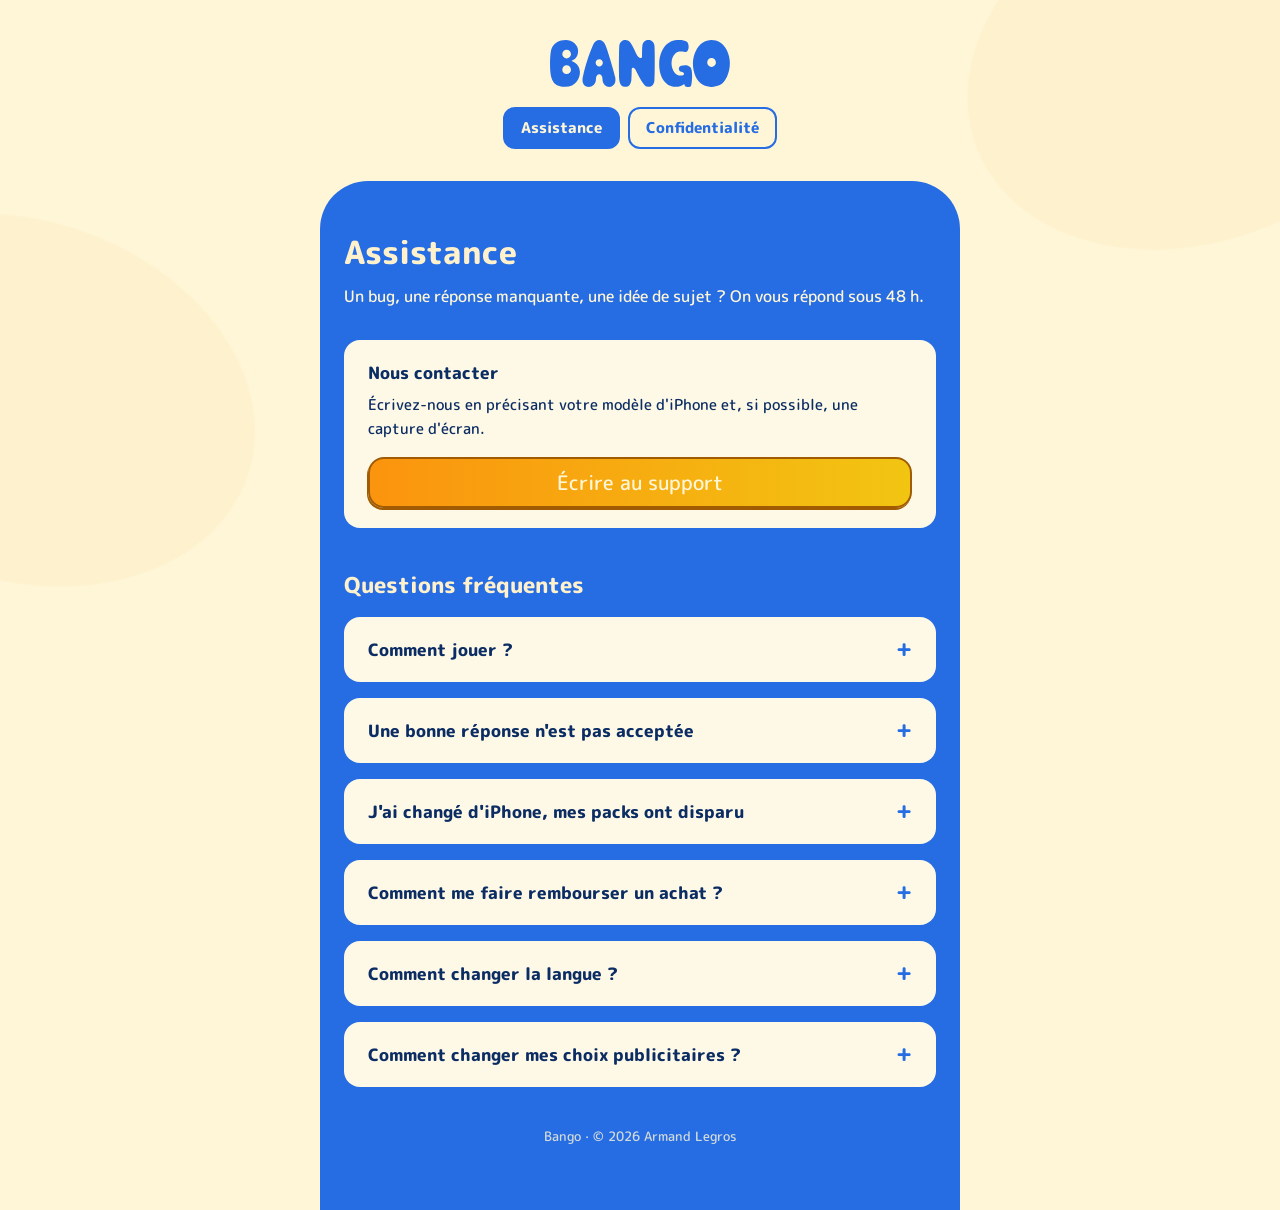
==== index.html @ d4781f30 "chore: le jeu s'appelle Bango (nom et logo)" ====
<!doctype html>
<html lang="fr">
<head>
  <meta charset="utf-8">
  <meta name="viewport" content="width=device-width, initial-scale=1">
  <title>Bango – Assistance</title>
  <meta name="description" content="Assistance du jeu Bango : contact, questions fréquentes, achats et publicité.">
  <link rel="icon" href="assets/favicon.png">
  <link rel="apple-touch-icon" href="assets/icon.png">
  <link rel="preconnect" href="https://fonts.googleapis.com">
  <link rel="preconnect" href="https://fonts.gstatic.com" crossorigin>
  <link href="https://fonts.googleapis.com/css2?family=M+PLUS+Rounded+1c:wght@500;700;800&display=swap" rel="stylesheet">
  <link rel="stylesheet" href="style.css">
</head>
<body>
  <div class="page">
    <header>
      <img class="logo" src="assets/logo.svg" alt="Bango">
      <nav aria-label="Pages">
        <a href="./" aria-current="page">Assistance</a>
        <a href="confidentialite.html">Confidentialité</a>
      </nav>
    </header>

    <main class="panel">
      <h1>Assistance</h1>
      <p class="lead">Un bug, une réponse manquante, une idée de sujet ? On vous répond sous 48 h.</p>

      <div class="card">
        <h3>Nous contacter</h3>
        <p>Écrivez-nous en précisant votre modèle d'iPhone et, si possible, une capture d'écran.</p>
        <a class="btn" href="mailto:komplo.app@gmail.com?subject=Bango%20%E2%80%93%20Assistance">Écrire au support</a>
      </div>

      <h2>Questions fréquentes</h2>

      <details class="card">
        <summary>Comment jouer ?</summary>
        <p>Créez 2 à 4 équipes, choisissez vos thèmes, puis un mode :</p>
        <ul>
          <li><strong>Enchères</strong> : les équipes misent sur le nombre de réponses qu'elles peuvent citer sur un sujet. Celle qui mise le plus doit tenir parole en 60 secondes. Mise ratée : les points vont à l'adversaire.</li>
          <li><strong>Survie</strong> : les équipes citent une réponse chacune leur tour. Celle qui sèche est éliminée, la dernière en lice remporte la cagnotte.</li>
        </ul>
      </details>

      <details class="card">
        <summary>Une bonne réponse n'est pas acceptée</summary>
        <p>Notre base ne contient pas toutes les réponses possibles. Utilisez « Valider quand même » pour la compter, ou « Chercher en ligne » pour vérifier. Envoyez-nous la réponse oubliée : nous l'ajouterons dans une prochaine mise à jour.</p>
      </details>

      <details class="card">
        <summary>J'ai changé d'iPhone, mes packs ont disparu</summary>
        <p>Ouvrez la Boutique et touchez « Restaurer les achats », avec le même identifiant Apple que lors de l'achat. Les packs déjà payés ne sont jamais facturés une seconde fois.</p>
      </details>

      <details class="card">
        <summary>Comment me faire rembourser un achat ?</summary>
        <p>Les paiements sont gérés par Apple. Faites votre demande sur <a href="https://reportaproblem.apple.com">reportaproblem.apple.com</a>.</p>
      </details>

      <details class="card">
        <summary>Comment changer la langue ?</summary>
        <p>Le jeu est disponible en français, anglais, allemand et espagnol. Changez-la avec le sélecteur de langue de l'écran d'accueil : les sujets et les réponses s'adaptent automatiquement.</p>
      </details>

      <details class="card">
        <summary>Comment changer mes choix publicitaires ?</summary>
        <p>En Europe, ouvrez les Réglages de Bango et touchez « Choix publicitaires ». Pour le suivi publicitaire, allez dans les Réglages de l'iPhone, rubrique Confidentialité et sécurité, puis Suivi. Bango n'a pas de compte : vos parties restent sur votre téléphone. Détails dans notre <a href="confidentialite.html">politique de confidentialité</a>.</p>
      </details>

      <p class="updated">Bango · © 2026 Armand Legros</p>
    </main>
  </div>
</body>
</html>
---- style.css ----
/* Design system Bango — repris de src/theme/index.ts */
:root {
  --purple: #266de4;
  --purple-deep: #0c2d64;
  --cream: #fef6d7;
  --cream-card: #fef9e6;
  --cream-title: #fef1cc;
  --orange: #fb940e;
  --yellow: #f2c512;
  --orange-border: #a15c03;
  --blob: #fbb040;
  --font: 'M PLUS Rounded 1c', system-ui, -apple-system, sans-serif;
}

* { box-sizing: border-box; margin: 0; padding: 0; }

body {
  font-family: var(--font);
  font-weight: 500;
  background: var(--cream);
  color: var(--purple-deep);
  min-height: 100vh;
  display: flex;
  flex-direction: column;
  align-items: center;
  overflow-x: hidden;
  -webkit-font-smoothing: antialiased;
}

/* Blobs orange à 6 %, comme HomeBackground */
body::before,
body::after {
  content: '';
  position: fixed;
  z-index: -1;
  border-radius: 50%;
  background: var(--blob);
  opacity: 0.06;
  width: 480px;
  height: 360px;
}
body::before { top: -120px; right: -160px; transform: rotate(-22deg); }
body::after { top: 220px; left: -220px; transform: rotate(18deg); }

.page { width: 100%; max-width: 640px; display: flex; flex-direction: column; flex: 1; }

header {
  display: flex;
  flex-direction: column;
  align-items: center;
  gap: 20px;
  padding: 40px 16px 32px;
}
.logo { width: 180px; height: auto; }

nav { display: flex; gap: 8px; flex-wrap: wrap; justify-content: center; }
nav a {
  font-weight: 800;
  font-size: 15px;
  text-decoration: none;
  color: var(--purple);
  padding: 8px 16px;
  border-radius: 12px;
  border: 2px solid var(--purple);
}
nav a[aria-current='page'] { background: var(--purple); color: var(--cream); }

/* Panneau bleu à coins arrondis + pattern blanc à 4 % */
.panel {
  position: relative;
  flex: 1;
  background: var(--purple);
  border-radius: 48px 48px 0 0;
  padding: 48px 24px 64px;
  overflow: hidden;
}
.panel::before {
  content: '';
  position: absolute;
  inset: 0;
  background: url('assets/pattern.svg') top center / 362px auto repeat;
  opacity: 0.04;
  pointer-events: none;
}
.panel > * { position: relative; }

h1 {
  font-weight: 800;
  font-size: 32px;
  color: var(--cream-title);
  margin-bottom: 8px;
}
.lead { color: var(--cream); font-size: 16px; line-height: 1.5; margin-bottom: 32px; }

h2 {
  font-weight: 800;
  font-size: 22px;
  color: var(--cream-title);
  margin: 40px 0 16px;
}

.card {
  background: var(--cream-card);
  border-radius: 16px;
  padding: 20px 24px;
  margin-bottom: 16px;
}
.card h3 { font-weight: 800; font-size: 17px; margin-bottom: 8px; }
.card p, .card li { font-size: 15px; line-height: 1.6; }
.card p + p, .card p + ul, .card ul + p { margin-top: 8px; }
.card ul { padding-left: 20px; }
.card a { color: var(--purple); font-weight: 700; }

/* Bouton orange de l'app (dégradé, bordure et ombre franche) */
.btn {
  display: flex;
  align-items: center;
  justify-content: center;
  height: 51px;
  border-radius: 16px;
  border: 2px solid var(--orange-border);
  box-shadow: -1px 2px 0 var(--orange-border);
  background: linear-gradient(90deg, var(--orange), var(--yellow));
  color: var(--cream);
  font-family: var(--font);
  font-weight: 500;
  font-size: 20px;
  text-decoration: none;
  margin-top: 16px;
}
.card a.btn { color: var(--cream); font-weight: 500; }
.btn:active { transform: translate(-1px, 2px); box-shadow: none; }

details.card { cursor: pointer; }
details.card summary {
  font-weight: 800;
  font-size: 17px;
  list-style: none;
  display: flex;
  justify-content: space-between;
  gap: 12px;
}
details.card summary::-webkit-details-marker { display: none; }
details.card summary::after { content: '+'; color: var(--purple); font-size: 22px; line-height: 1; }
details.card[open] summary::after { content: '–'; }
details.card[open] summary { margin-bottom: 8px; }

.updated { color: var(--cream); opacity: 0.8; font-size: 13px; margin-top: 40px; text-align: center; }

a:focus-visible, summary:focus-visible { outline: 3px solid var(--yellow); outline-offset: 3px; }
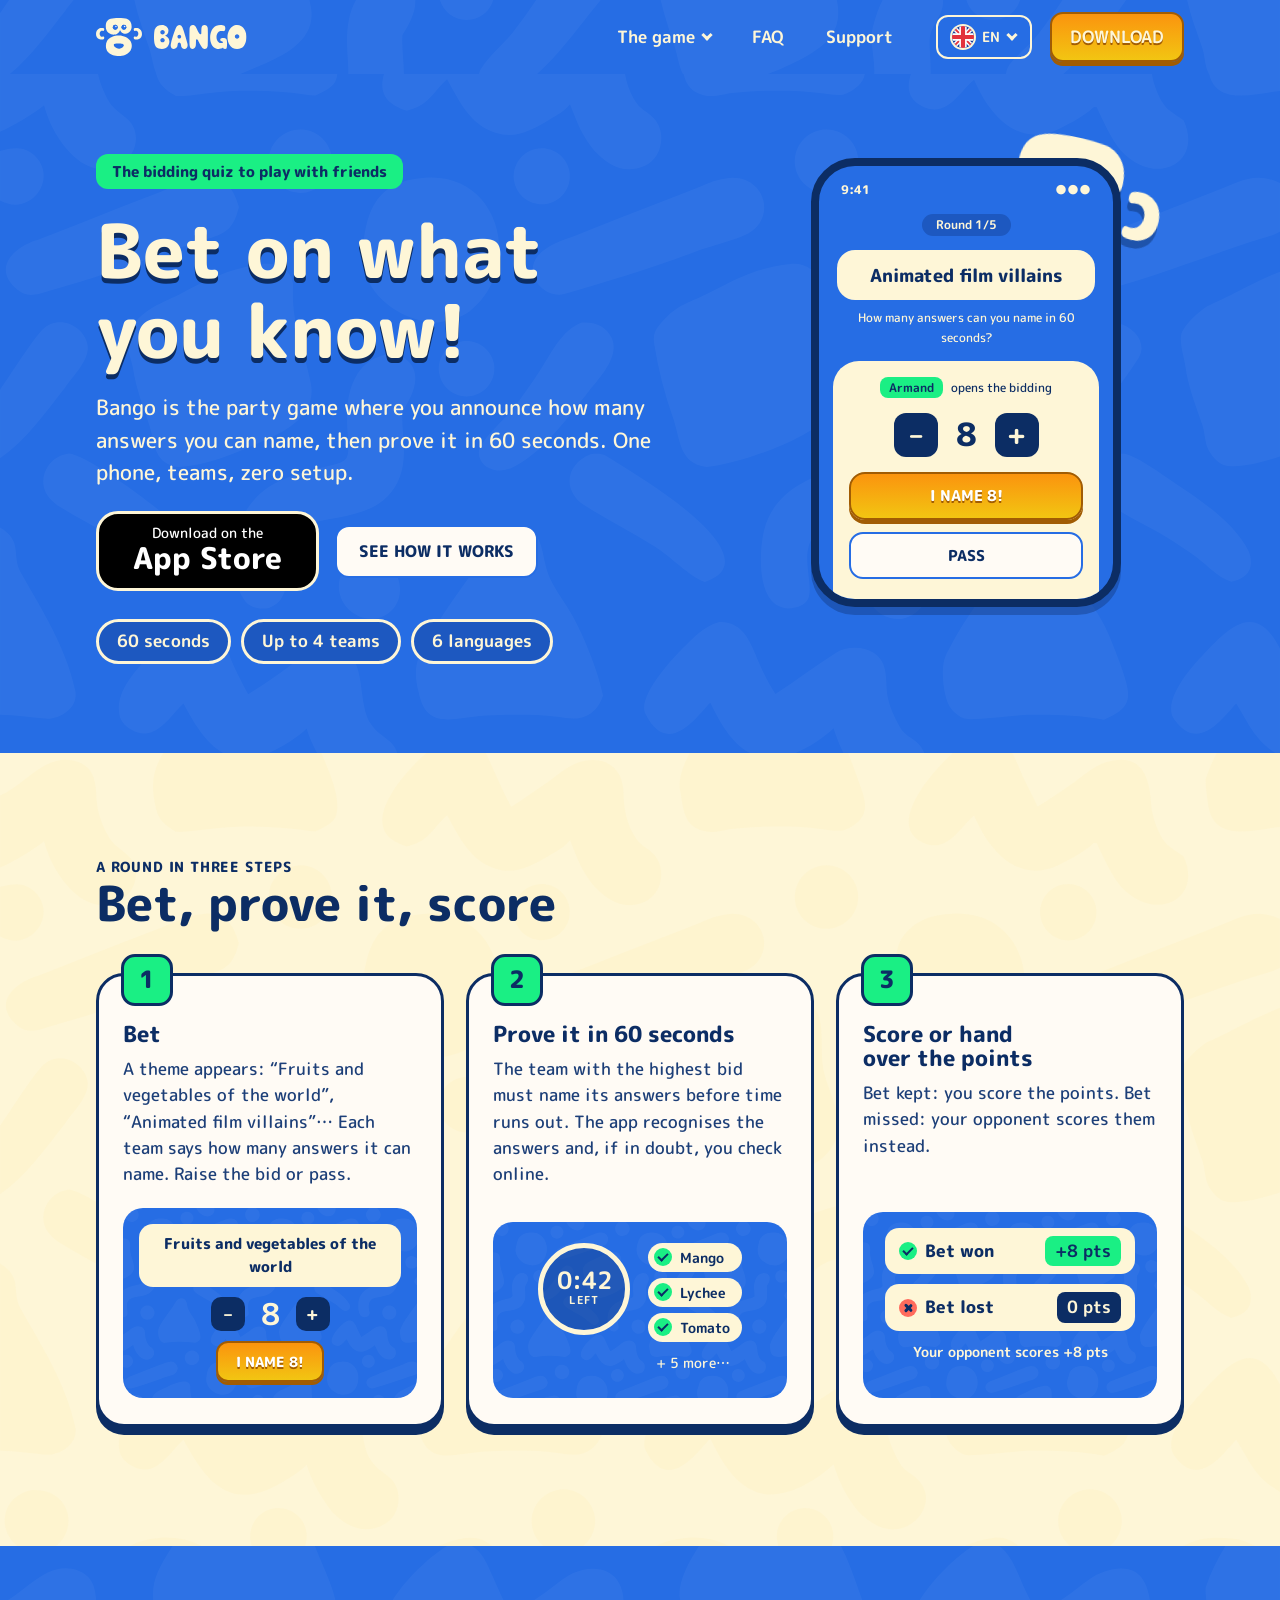
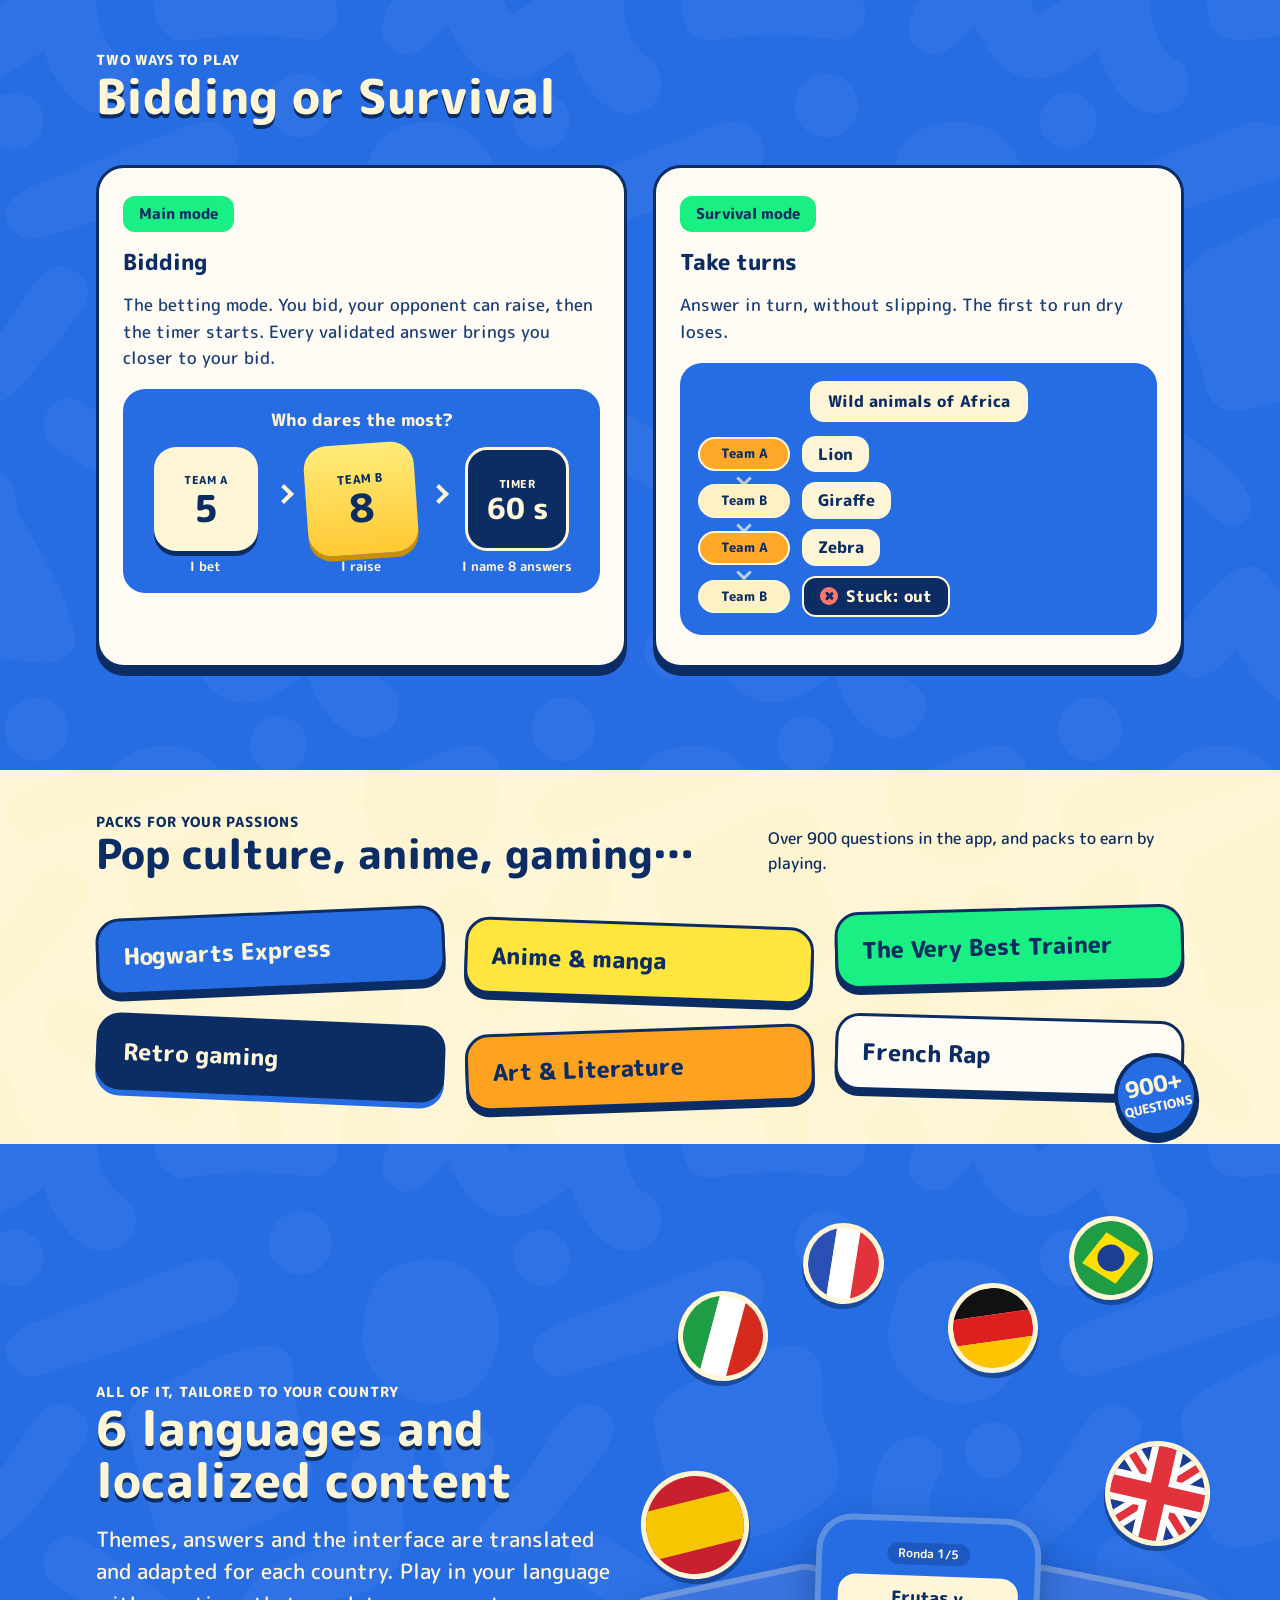
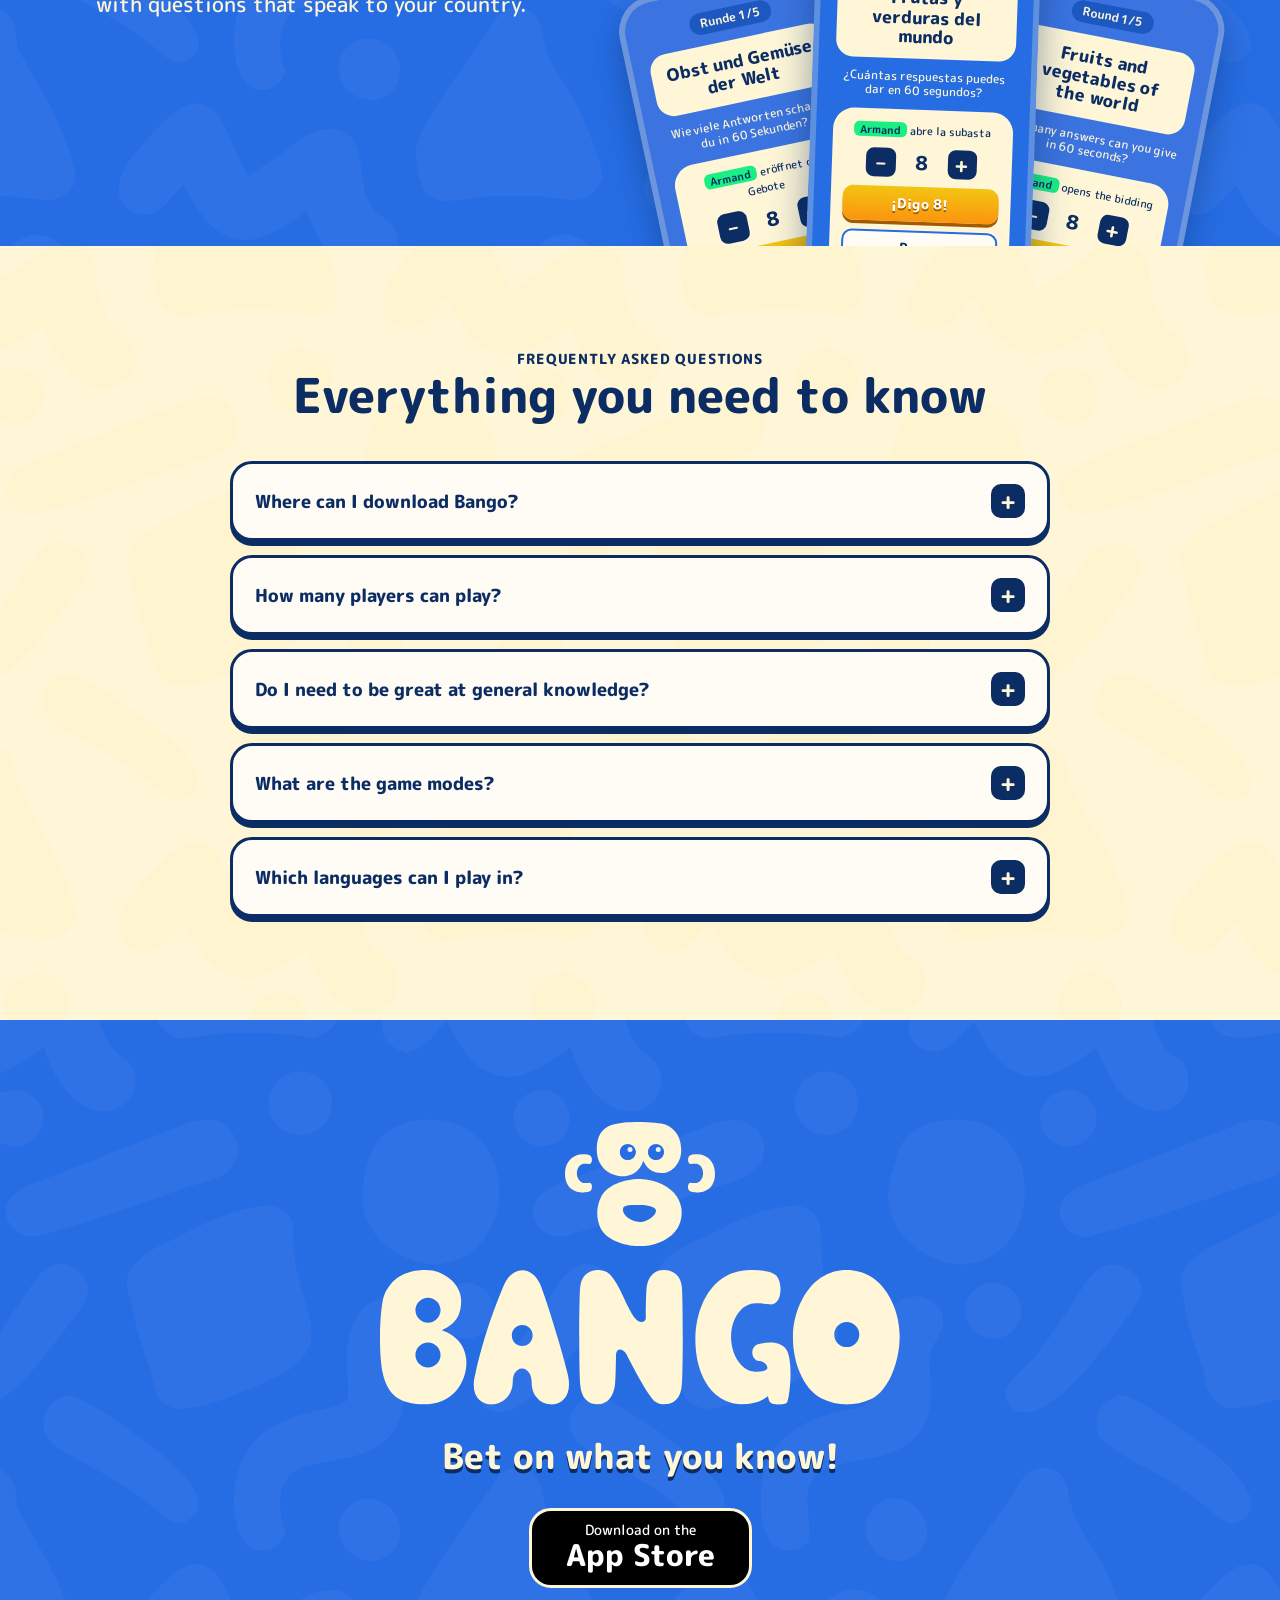
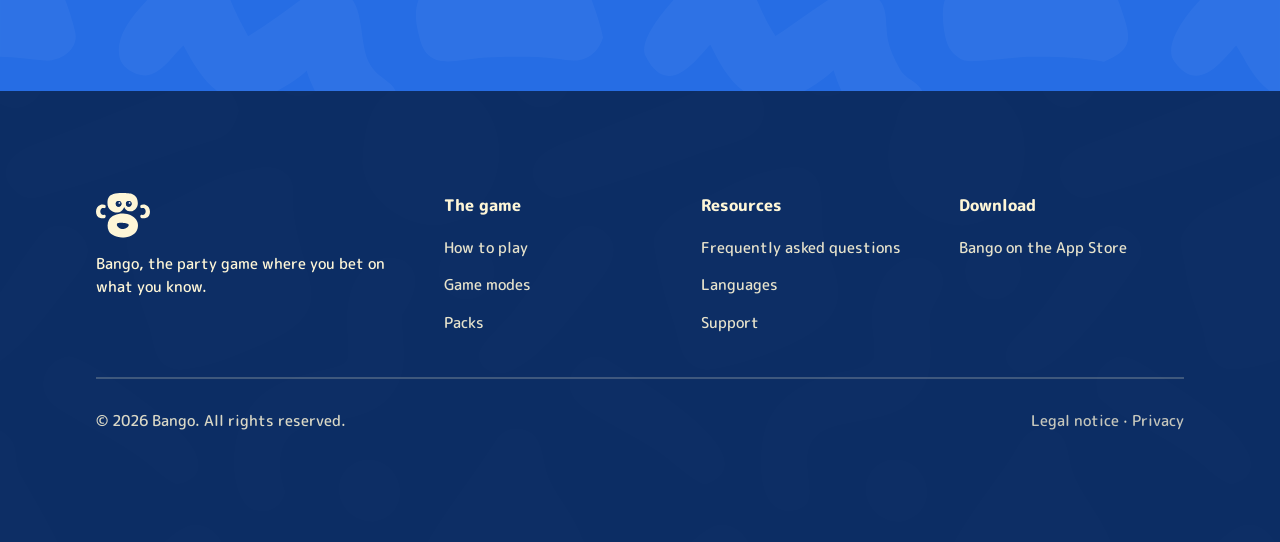
==== commit b6233c60: "feat: site vitrine Bango en page d'accueil - l'ancienne page d'accueil devient assistance.html ; con" ====
--- a/index.html
+++ b/index.html
@@ -1,75 +1,933 @@
-<!doctype html>
-<html lang="fr">
-<head>
-  <meta charset="utf-8">
-  <meta name="viewport" content="width=device-width, initial-scale=1">
-  <title>Bango – Assistance</title>
-  <meta name="description" content="Assistance du jeu Bango : contact, questions fréquentes, achats et publicité.">
-  <link rel="icon" href="assets/favicon.png">
-  <link rel="apple-touch-icon" href="assets/icon.png">
-  <link rel="preconnect" href="https://fonts.googleapis.com">
-  <link rel="preconnect" href="https://fonts.gstatic.com" crossorigin>
-  <link href="https://fonts.googleapis.com/css2?family=M+PLUS+Rounded+1c:wght@500;700;800&display=swap" rel="stylesheet">
-  <link rel="stylesheet" href="style.css">
-</head>
-<body>
-  <div class="page">
-    <header>
-      <img class="logo" src="assets/logo.svg" alt="Bango">
-      <nav aria-label="Pages">
-        <a href="./" aria-current="page">Assistance</a>
-        <a href="confidentialite.html">Confidentialité</a>
-      </nav>
-    </header>
-
-    <main class="panel">
-      <h1>Assistance</h1>
-      <p class="lead">Un bug, une réponse manquante, une idée de sujet ? On vous répond sous 48 h.</p>
-
-      <div class="card">
-        <h3>Nous contacter</h3>
-        <p>Écrivez-nous en précisant votre modèle d'iPhone et, si possible, une capture d'écran.</p>
-        <a class="btn" href="mailto:komplo.app@gmail.com?subject=Bango%20%E2%80%93%20Assistance">Écrire au support</a>
+<!doctype html><html lang="fr"><head><meta charset=utf8><meta name=viewport content="width=device-width,initial-scale=1,viewport-fit=cover"><style>:root{color-scheme:light;box-sizing:border-box;padding-top:env(safe-area-inset-top,0px);padding-bottom:env(safe-area-inset-bottom,0px)}html{scroll-padding-top:env(safe-area-inset-top,0px)}body{margin:0;padding:0;font:14px -apple-system,BlinkMacSystemFont,sans-serif;background:#fff;color:#000}img{max-width:100%}[hidden]:not([hidden=until-found i]){display:none!important}</style></head><body>
+<title>Bango, le jeu de soirée</title>
+<meta name="description" content="Bango, le jeu de soirée où l'on mise sur ses connaissances : annoncez combien de réponses vous savez citer, puis prouvez-le en 60 secondes. Sur iPhone, en 6 langues.">
+<link rel="canonical" href="https://mandarine28.github.io/banco-site/">
+<link rel="icon" href="assets/favicon.png">
+<link rel="apple-touch-icon" href="assets/icon.png">
+<meta property="og:type" content="website">
+<meta property="og:title" content="Bango, le jeu de soirée">
+<meta property="og:description" content="Bango, le jeu de soirée où l'on mise sur ses connaissances : annoncez combien de réponses vous savez citer, puis prouvez-le en 60 secondes. Sur iPhone, en 6 langues.">
+<meta property="og:url" content="https://mandarine28.github.io/banco-site/">
+<meta property="og:image" content="https://mandarine28.github.io/banco-site/assets/icon.png">
+<link rel="preconnect" href="https://fonts.googleapis.com"><link rel="preconnect" href="https://fonts.gstatic.com" crossorigin><link href="https://fonts.googleapis.com/css2?family=M+PLUS+Rounded+1c:wght@500;700;800&display=swap" rel="stylesheet">
+<style>
+/* Bango — design system de l'app
+   Couleurs : bleu #266de4 · marine #0c2d64 · crème #FEF6D7 · orange→jaune (bouton Miser) · vert #1AEF84
+   Police : M PLUS Rounded 1c (500 / 700 / 800)
+   Mise en page : hub à la structure classique (en-tête, hero, sections, FAQ, pied de page), rendu 100 % Bango. */
+:root {
+  --blue: #266de4;
+  --navy: #0c2d64;
+  --cream: #fef6d7;
+  --cream-chip: #fef1c3;
+  --cream-btn: #fffbf5;
+  --chip: #1d58c0;
+  --orange: #fb940e;
+  --orange-end: #f2c512;
+  --orange-border: #a15c03;
+  --green: #1aef84;
+  --yellow: #efcc1a;
+  --font: 'M PLUS Rounded 1c', 'Nunito', 'Arial Rounded MT Bold', system-ui, sans-serif;
+  --gutter-l: max(16px, env(safe-area-inset-left, 0px));
+  --gutter-r: max(16px, env(safe-area-inset-right, 0px));
+  --pattern: url("data:image/svg+xml,%3Csvg width=%22362%22 height=%22512%22 viewBox=%220 0 362 512%22 fill=%22none%22 xmlns=%22http://www.w3.org/2000/svg%22%3E %3Cg clip-path=%22url(%23clip0_54_34)%22%3E %3Cpath d=%22M193.155 512L193.155 511.707C193.144 509.03 191.467 505.728 192.371 503.16C196.155 492.623 203.906 483.695 210.141 474.505C212.019 471.738 214.023 468.208 216.172 465.793C218.427 463.26 223.95 464.077 225.996 466.612C228.641 469.887 227.553 474.443 229.503 478.123C234.107 486.628 239.638 493.89 242.297 503.362C243.177 506.497 244.324 508.538 244.866 512H193.155Z%22 fill=%22%23FEF1C3%22/%3E %3Cpath d=%22M44.0373 512L44.0261 511.707C43.9121 509.137 42.6306 504.73 43.6088 502.337C47.9271 491.92 55.4656 482.922 61.8356 473.685C63.5083 471.262 64.8961 468.742 66.7433 466.36C68.9871 463.47 74.3141 463.662 76.7063 466.192C79.2788 468.912 78.6651 474.557 80.4838 477.835C82.5343 482.187 84.8753 485.25 87.1508 489.147C90.6451 495.135 94.5588 505.317 95.8418 512H44.0373Z%22 fill=%22%23FEF1C3%22/%3E %3Cpath d=%22M362 397.168C357.995 403.298 352.442 407.088 344.76 406.543C339.025 406.135 333.087 402.633 329.527 398.258C325.237 392.988 325.24 386.453 327.02 380.23C328.232 375.4 328.325 372.803 332.647 369.42C337.352 365.74 342.78 365.42 348.52 365.998C355.022 366.793 358.237 370.233 362 375.1V397.168Z%22 fill=%22%23FEF1C3%22/%3E %3Cpath d=%22M362 44.2461C357.965 50.9899 351.797 54.2429 343.937 53.3411C338.157 52.6889 332.89 49.7184 329.34 45.1096C326.672 41.6711 325.205 35.9636 326.08 31.7709C327.38 25.5371 327.445 20.3258 332.957 16.3073C337.93 12.6833 343.52 12.4746 349.367 13.2729C355.132 14.0595 358.822 17.8239 362 22.312V44.2461Z%22 fill=%22%23FEF1C3%22/%3E %3Cpath d=%22M362 215.94V232.097V252.078V268.193C358.055 269.543 349.825 271.958 345.89 270.538C344.397 270 342.3 267.615 341.697 266.145C340.705 264.008 340.757 261.295 340.01 259.108C338.11 253.54 335.967 248.321 335.205 242.43C334.89 239.991 333.24 235.399 334.315 232.921C335.307 230.631 339.107 227.123 341.285 225.735C347.93 222.856 355.355 218.423 362 215.94Z%22 fill=%22%23FEF1C3%22/%3E %3Cpath d=%22M24.1042 91.0782C23.3023 82.8595 21.7773 74.0557 27.737 66.876C29.5945 64.6042 32.2857 63.1725 35.2077 62.9015C39.765 62.5157 42.822 65.3012 43.2055 69.8107C43.5353 73.6877 40.2255 76.2535 39.5387 79.8312C39.2285 81.4322 39.593 83.3687 39.625 85.0247C39.77 92.5707 40.573 96.213 35.8343 102.134C26.0558 114.352 3.52325 103.665 4.97162 122.895C5.21537 126.132 6.44525 130.717 4.39095 132.874C3.05415 134.277 1.79963 134.439 0 134.849V101.274C3.88657 98.3905 9.36212 96.5427 14.0323 95.3727C17.5329 94.4957 22.0954 94.4132 24.1042 91.0782Z%22 fill=%22%23FEF1C3%22/%3E %3Cpath d=%22M0 454.045C4.21578 451.48 8.78227 449.567 13.5684 448.337C16.2476 447.65 19.7334 447.32 22.203 446.112C25.0107 444.742 23.4105 437.805 23.2848 435.12C22.8865 426.612 27.0785 414.135 37.7938 416.072C42.2043 416.96 44.2727 421.325 42.7887 425.4C41.8627 427.942 40.1485 430.107 39.5685 432.71C39.2335 434.887 39.664 437.407 39.67 439.61C39.9792 446.822 39.8453 450.885 34.6878 456.307C25.0823 466.41 2.42856 456.925 5.04507 477.092C5.76795 482.665 6.87545 486.4 0 487.712V454.045Z%22 fill=%22%23FEF1C3%22/%3E %3Cpath d=%22M362 204.642C361.5 204.9 360.99 205.135 360.47 205.347C358.415 206.2 355.912 206.753 353.76 207.468C338.64 212.496 323.77 218.344 308.312 222.275C303.027 223.618 298.02 217.586 300.257 212.727C302.027 208.888 307.792 207.156 311.485 205.756C314.622 204.533 317.91 203.242 321.117 201.977L343.94 193.065C350.652 190.485 354.75 187.456 362 190.853V204.642Z%22 fill=%22%23FEF1C3%22/%3E %3Cpath d=%22M0 155.944C7.22437 152.959 13.2116 143.13 22.1894 146.494C27.5292 148.494 27.0675 153.836 27.4655 158.369C27.7372 161.467 29.6222 166.241 31.5042 168.769C34.153 171.98 37.913 172.637 38.3882 177.417C38.5337 178.771 38.3348 180.139 37.8095 181.396C35.7328 186.266 29.9327 188.231 25.153 186.131C18.8951 183.382 14.1136 175.35 12.4545 168.844C9.49635 171.263 3.57113 174.893 0 176.311V155.944Z%22 fill=%22%23FEF1C3%22/%3E %3Cpath d=%22M108.539 512C110.94 506.785 114.606 503.41 118.528 499.09C123.47 493.647 130.298 486.997 136.501 495.372C137.92 497.287 139.123 500.557 140.146 502.847C141.523 505.927 142.96 508.977 144.457 512L144.692 511.877C147.22 510.545 151.675 507.3 154.234 505.515C159.03 502.165 163.62 497.44 170.222 499.015C172.183 499.482 174.731 502.12 175.654 503.747C176.804 505.775 176.08 509.632 176.477 512H108.539Z%22 fill=%22%23FEF1C3%22/%3E %3Cpath d=%22M257.605 512C259.957 506.48 270.43 494.618 275.992 491.978C283.512 488.408 287.752 499.235 289.677 504.408C290.647 506.615 292.062 508.513 292.907 510.723C293.06 511.123 293.195 511.53 293.312 511.94L293.562 511.83C301.8 508.11 317.167 489.793 324.415 504.025C325.802 506.75 324.945 509.248 325.477 512H257.605Z%22 fill=%22%23FEF1C3%22/%3E %3Cpath d=%22M349.607 338.063C345.712 342.295 338.872 352.095 332.117 342.603C328.697 337.798 335.805 329.068 339.262 325.358C346.782 317.293 354.687 308.17 362 322.488V352.833C354.965 348.75 353.647 344.568 349.607 338.063Z%22 fill=%22%23FEF1C3%22/%3E %3Cpath d=%22M0 288.292C6.5998 292.22 3.11085 296.135 5.94655 301.172C12.0175 311.955 18.6237 322.082 21.283 334.417C22.308 339.172 16.9695 342.635 12.7718 342.322C8.46225 341.942 4.35458 341.207 0 341.21V326.797V320.025V288.292Z%22 fill=%22%23FEF1C3%22/%3E %3Cpath d=%22M362 164.851C355.733 165.275 343.873 169.582 341.835 159.498C341.545 158.062 340.698 152.123 341.028 151.11C345.018 138.825 355.063 128.085 362 117.409V141.063V150.398V164.851Z%22 fill=%22%23FEF1C3%22/%3E %3Cpath d=%22M362 470.475V494.015V503.258V512H341.775C341.787 509.913 340.545 505.715 341.045 504.043C344.292 493.19 355.667 479.605 362 470.475Z%22 fill=%22%23FEF1C3%22/%3E %3Cpath d=%22M0 37.2153C7.17775 37.2773 9.3922 41.1238 8.82865 48.1078C8.06958 57.5148 13.1094 64.1986 13.6646 73.0981C13.9706 80.5208 6.28013 85.0286 0 87.2123V37.2153Z%22 fill=%22%23FEF1C3%22/%3E %3Cpath d=%22M0 390.127C2.5095 390.087 4.58878 390.327 6.55865 392.112C8.80095 394.175 8.7218 397.442 8.80857 400.19C8.9255 403.89 8.9323 408.172 9.99063 411.707C12.2825 419.365 17.0583 427.477 10.0237 434.305C6.7115 437.517 4.27042 438.54 0 440.097V390.127Z%22 fill=%22%23FEF1C3%22/%3E %3Cpath d=%22M0 249.283C2.88243 245.302 9.68375 234.302 12.3579 232.007C13.3676 231.125 14.6046 230.543 15.9283 230.328C19.9423 229.679 24.1128 232.741 24.7725 236.725C25.4498 240.814 20.5353 245.542 18.3765 248.713C12.6691 255.923 7.59882 263.335 0 268.698V249.283Z%22 fill=%22%23FEF1C3%22/%3E %3Cpath d=%22M0 509.035C6.74872 505.21 19.0535 491.68 26.3113 503.242C27.5438 505.205 27.2725 509.542 27.311 512H0V509.035Z%22 fill=%22%23FEF1C3%22/%3E %3Cpath d=%22M303.587 0H312.76C317.112 4.31035 319.485 8.7947 315.002 14.1401C312.167 17.6762 305.65 18.371 302.395 14.9877C296.907 9.28653 298.987 4.89302 303.587 0Z%22 fill=%22%23FEF1C3%22/%3E %3Cpath d=%22M5.7466 0H14.4859C22.4988 4.9796 19.9838 16.3775 11.283 17.1375C8.82133 17.3662 6.37503 16.5641 4.5267 14.9222C-1.43277 9.70275 1.60741 4.73795 5.7466 0Z%22 fill=%22%23FEF1C3%22/%3E %3Cpath d=%22M154.846 0H163.61C166.143 2.34242 168.214 4.38297 168.361 8.04552C168.56 13.0181 164.191 17.1549 159.314 17.1765C156.981 17.2003 154.735 16.2871 153.08 14.6414C151.357 12.9208 150.294 10.328 150.329 7.89065C150.378 4.40832 152.486 2.24966 154.846 0Z%22 fill=%22%23FEF1C3%22/%3E %3Cpath d=%22M362 424.663C352.25 433.048 342.708 421.503 350.358 413.665C353.288 410.665 359.178 411.725 362 415.3V424.663Z%22 fill=%22%23FEF1C3%22/%3E %3Cpath d=%22M362 71.7748C360 73.4038 358.093 74.5561 355.388 74.6691C348.318 75.2278 345.05 65.6851 349.84 61.2251C353.765 57.5718 358.645 58.8326 362 62.2358V71.7748Z%22 fill=%22%23FEF1C3%22/%3E %3Cpath d=%22M239.216 0H261.705C261.807 1.75912 261.867 2.74712 261.335 4.42557C258.9 12.1343 249.066 11.5747 244.059 6.81283C241.663 4.53403 240.64 2.97618 239.216 0Z%22 fill=%22%23FEF1C3%22/%3E %3Cpath d=%22M90.1099 0H112.537C113.651 8.043 107.268 11.9778 99.9586 9.6751C95.5826 8.29655 92.0881 4.00173 90.1099 0Z%22 fill=%22%23FEF1C3%22/%3E %3Cpath d=%22M0 181.758C2.81442 181.085 5.74763 180.365 8.4551 182.075C14.7881 186.077 13.0242 194.847 6.01027 196.784C3.88195 197.371 1.95363 196.704 0 195.771V181.758Z%22 fill=%22%23FEF1C3%22/%3E %3Cpath d=%22M362 438.072V448.482C360.292 447.065 359.325 445.315 358.505 443.305C359.592 440.845 360.137 440.015 362 438.072Z%22 fill=%22%23FEF1C3%22/%3E %3Cpath d=%22M362 85.1604V95.5489C360.202 94.0697 359.363 92.5757 358.562 90.4519C359.478 88.1132 360.245 86.9432 362 85.1604Z%22 fill=%22%23FEF1C3%22/%3E %3Cpath d=%22M148.8 37.3391C149.026 37.3166 149.252 37.2976 149.478 37.2823C160.341 36.5491 156.989 50.5756 158.685 57.4413C160.588 65.1403 166.413 74.6176 159.085 81.1588C152.38 87.1438 134.476 94.3726 125.361 94.6683C117.834 93.9626 117.924 87.2523 116.21 81.4881C115.374 78.6781 114.123 75.8858 113.346 73.1051C112.17 68.8941 111.59 64.3691 110.737 60.0723C110.285 57.4883 110.734 56.3658 112.208 54.3678C116.01 49.2133 120.34 48.4233 125.531 45.7126C133.602 41.4981 139.677 38.4568 148.8 37.3391Z%22 fill=%22%23FEF1C3%22/%3E %3Cpath d=%22M222.885 213.84C222.972 213.825 223.058 213.806 223.146 213.794C225.443 213.494 227.669 213.883 229.504 215.353C230.66 216.278 231.393 217.472 231.756 218.905C232.897 223.422 232.022 228.529 232.856 233.18C233.731 238.058 236.422 242.435 236.961 247.375C237.347 250.905 236.678 253.805 234.424 256.578C228.877 263.403 208.779 270.3 199.818 271.18C191.861 270.075 192.516 263.333 190.271 257.03C187.908 250.393 186.158 243.565 185.063 236.611C184.701 234.311 184.868 233.005 186.386 231.173C191.023 225.263 194.054 225.1 199.873 222.212C208.874 217.745 212.885 215.17 222.885 213.84Z%22 fill=%22%23FEF1C3%22/%3E %3Cpath d=%22M147.957 390.34C148.061 390.325 148.164 390.308 148.268 390.295C150.568 390.018 152.939 390.043 154.789 391.628C156.126 392.775 156.869 394.385 157.293 396.065C158.343 400.233 157.783 405.863 158.719 410.49C159.686 415.273 162.425 419.803 162.739 424.645C162.975 428.285 161.701 431.128 159.301 433.825C154.107 439.665 133.71 447.145 125.544 447.58C117.82 447.253 118.03 439.958 116.225 434.463C114.326 428.678 112.272 423.473 111.526 417.308C111.332 415.708 110.177 411.498 110.689 409.908C111.522 407.323 115.355 403.905 117.574 402.34C125.047 398.918 132.72 394.553 140.522 391.95C143.043 391.108 145.566 390.7 147.957 390.34Z%22 fill=%22%23FEF1C3%22/%3E %3Cpath d=%22M73.8071 213.841C78.3741 213.056 83.1359 215.7 82.8836 220.299C82.3269 230.437 86.0209 237.888 87.8869 247.372C89.6866 256.52 80.8934 261.073 73.7899 264.1C65.8276 267.495 59.7676 270.303 50.7141 271.185C43.4359 270.298 43.8999 264.713 42.2631 259.398C40.4961 254.123 38.4801 248.945 37.6244 243.404C37.0166 239.47 34.4216 235.338 36.9569 231.792C41.0666 226.042 45.6316 224.939 51.3606 222.001C59.4644 217.847 64.7676 215.125 73.8071 213.841Z%22 fill=%22%23FEF1C3%22/%3E %3Cpath d=%22M297.803 37.3394C309.955 35.5676 305.11 50.9906 307.598 57.8726C309.92 64.3021 314.403 75.9471 307.98 81.2596C300.815 87.1836 282.993 94.6736 273.738 94.6684C271.313 94.3814 268.573 92.5726 267.603 90.2399C266.738 88.1444 266.468 85.5834 265.723 83.4809C263.698 77.7816 262.028 72.2661 260.878 66.3161C260.453 64.1119 259.695 61.9589 259.363 59.6781C259.04 57.4586 259.218 56.7431 260.653 54.9384C265.255 49.0429 268.97 48.4129 274.87 45.4709C283.573 41.1319 288.045 38.5954 297.803 37.3394Z%22 fill=%22%23FEF1C3%22/%3E %3Cpath d=%22M296.86 390.33C297.082 390.295 297.305 390.268 297.53 390.248C310.035 389.103 305.157 402.008 307.087 408.53C311.825 424.528 316.625 433.025 297.067 440.62C289.727 443.473 283.16 447.145 274.29 447.583C271.91 447.445 268.25 445.488 267.665 443.32C266.317 438.325 264.657 433.31 263.065 428.388C261.502 423.563 260.72 417.91 259.42 412.965C258.94 411.145 259.195 409.523 260.39 408.175C264.172 402.94 267.82 401.835 273.21 399.185C281.52 395.098 287.59 391.723 296.86 390.33Z%22 fill=%22%23FEF1C3%22/%3E %3Cpath d=%22M54.1864 315.038C62.0614 314.655 63.6769 322.023 66.2777 327.785C67.4274 330.33 68.8734 332.963 70.1832 335.445C74.3724 332.848 78.4554 330.088 82.3819 327.108C84.0177 325.868 85.6647 324.615 87.5129 323.703C89.1792 322.88 90.9982 322.413 92.8544 322.333C104.962 321.868 100.315 337.06 104.916 343.853C106.777 346.6 108.274 347 110.414 348.97C114.202 352.458 113.214 359.715 108.579 362.05C103.183 365.143 97.9274 362.585 94.0524 358.628C91.2264 355.238 87.8339 349.388 86.7384 345.143C84.2672 347.798 77.4099 351.79 73.9379 352.89C62.4429 356.538 56.5074 346.665 51.8822 338.065C48.9759 340.755 46.5207 344.86 42.8712 346.203C39.6982 347.45 34.6562 344.885 33.8459 341.553C32.3429 335.223 37.9634 329.113 41.9582 324.825C45.3802 321.155 49.2704 316.448 54.1864 315.038Z%22 fill=%22%23FEF1C3%22/%3E %3Cpath d=%22M277.31 138.547C278.403 138.485 280.988 138.618 281.975 139.146C286.158 141.384 287.933 147.862 289.91 151.854C291.21 154.479 292.358 156.586 293.463 159.078C296.613 157.123 299.79 154.979 302.838 152.859C305.15 151.25 307.703 148.962 310.125 147.646C311.495 146.919 312.965 146.401 314.488 146.11C323.893 144.382 325.168 151.974 325.663 159.041C325.89 162.263 328.04 168.187 330.59 170.193C331.763 171.114 333.415 172.186 334.72 173.122C340.385 185.137 326.845 192.299 316.963 181.64C314.373 178.664 311.89 173.082 310.168 169.424L309.405 169.342C308.873 169.641 308.468 170.186 308 170.56C305.523 172.445 302.42 174.127 299.618 175.494C287.915 181.197 279.69 171.495 275.485 161.656C271.118 165.244 267.935 172.572 260.763 169.14C248.028 163.047 271.173 140.109 277.31 138.547Z%22 fill=%22%23FEF1C3%22/%3E %3Cpath d=%22M203.227 315.04C210.327 314.733 212.261 320.965 214.6 326.408C216.064 329.813 217.34 332.26 219.307 335.4C224.918 331.68 230.799 327.318 236.46 323.693C239.224 321.923 244.068 321.8 246.942 323.658C251.583 326.658 250.208 331.428 251.028 336.08C251.583 339.075 253.043 342.193 254.578 344.82C255.658 346.933 258.01 347.725 259.563 349.298C265.195 354.995 259.745 363.408 252.593 363.468C248.769 363.503 245.318 361.033 242.734 358.38C239.238 354.048 237.433 350.39 235.742 345.088C230.572 349.963 221.154 355.505 214.003 352.91C207.348 350.495 203.812 343.75 200.897 337.833C198.029 340.383 189.097 354.298 182.536 340.98C180.163 336.163 189.956 325.565 193.144 322.365C195.636 319.863 199.097 316.11 203.227 315.04Z%22 fill=%22%23FEF1C3%22/%3E %3Cpath d=%22M70.9827 111.287C80.0137 111.032 77.8897 119.765 80.7825 125.503C83.0435 130.824 87.5725 135.599 89.6507 140.949C91.7662 146.394 96.6952 155.641 95.123 161.443C94.4852 163.797 91.1497 165.222 89.158 166.123C88.211 166.059 87.1337 165.926 86.1875 165.779C80.058 164.828 74.1467 164.69 67.96 164.754C63.5625 164.829 59.223 165.348 54.868 165.918C53.0965 166.149 51.5067 166.32 49.718 166.217L49.4295 166.046C46.7147 164.424 44.8442 162.886 44.1127 159.711C41.9315 150.242 44.0975 147.039 49.0347 139.116C53.1092 132.988 57.3222 126.887 61.6857 120.959C64.711 116.849 65.6295 112.51 70.9827 111.287Z%22 fill=%22%23FEF1C3%22/%3E %3Cpath d=%22M219.674 111.317C219.82 111.309 219.966 111.3 220.112 111.292C222.115 111.215 224.067 111.939 225.535 113.306C228.763 116.353 227.417 121.083 229.387 125.013C231.657 129.542 234.62 133.834 237.139 138.24C239.512 142.356 241.041 146.884 242.639 151.346C243.642 154.358 245.404 157.826 244.315 161.03C243.551 163.277 240.558 165.367 238.327 165.861C236.7 166.053 234.659 165.749 233.05 165.521C227.673 164.76 222.502 164.693 217.082 164.747C213.997 164.815 210.867 165.059 207.804 165.321C203.637 165.687 200.81 167.339 196.822 165.142C192.899 163.131 193.086 157.71 192.202 153.836C191.787 149.52 194.897 143.755 197.224 140.243C203.388 130.94 209.892 121.858 216.314 112.764C216.841 112.017 218.765 111.535 219.674 111.317Z%22 fill=%22%23FEF1C3%22/%3E %3Cpath d=%22M128.592 138.586C135.275 138.092 137.149 143.197 139.439 148.337C141.024 151.896 142.672 155.722 144.597 159.094C147.726 157.209 151.273 154.663 154.308 152.579C156.891 150.805 159.09 148.629 161.998 147.23C163.784 146.373 165.738 145.923 167.719 145.911C173.728 145.897 176.45 150.401 176.372 155.808C176.355 156.986 176.564 158.732 176.744 159.871C177.122 162.335 177.937 164.711 179.151 166.889C181.111 170.393 182.632 170.175 184.886 172.544C188.624 176.475 187.304 183.918 182.212 186.052C176.401 188.488 171.915 185.715 168.087 181.69C164.296 176.921 163.414 174.091 161.197 168.584C159.347 170.761 157.743 171.528 155.353 172.926C150.572 175.723 146.062 178.392 140.324 176.71C132.899 174.534 129.857 167.596 126.426 161.521C121.833 165.789 121.403 168.878 115.053 170.378C113.836 170.047 112.668 169.554 111.582 168.911C99.3254 161.731 122.983 139.762 128.592 138.586Z%22 fill=%22%23FEF1C3%22/%3E %3Cpath d=%22M293.915 287.777C300.845 287.6 301.545 291.497 302.578 297.035C304.045 304.91 310.795 311.485 313.71 318.89C314.79 321.627 315.925 324.395 316.93 327.167C319.73 335.527 321.068 339.002 312.205 342.63C304.868 341.222 298.54 341.185 291.17 341.23C287.67 341.235 274.293 343.122 272.493 342.257C270.35 341.23 268.538 339.462 267.79 337.17C266.77 334.047 266.208 328.79 267.065 325.65C267.418 324.36 268.188 323.035 268.81 321.85C273.418 313.095 279.578 305.372 285.173 297.26C286.818 294.872 288.333 291.502 290.408 289.495C291.36 288.572 292.68 288.162 293.915 287.777Z%22 fill=%22%23FEF1C3%22/%3E %3Cpath d=%22M144.875 287.795C154.699 287.438 152.492 296.275 155.629 302.823C157.455 306.635 160.063 309.808 161.982 313.37C165.376 319.675 169.18 328.905 170.539 335.85C169.871 337.555 169.398 338.655 168.091 339.98C166.892 341.2 165.327 341.99 163.635 342.23C161.746 342.503 159.531 342.105 157.631 341.83C152.804 341.133 148.069 341.208 143.202 341.215C140.627 341.238 138.243 341.365 135.576 341.573C129.193 342.07 121.29 345.268 118.889 336.723C116.761 329.115 117.179 326.29 121.131 319.548C126.726 310.005 133.489 301.595 139.473 292.348C141.043 289.923 142.016 288.603 144.875 287.795Z%22 fill=%22%23FEF1C3%22/%3E %3Cpath d=%22M183.003 63.0306C186.228 62.6939 189.375 63.1194 190.978 66.3966C191.5 67.4854 192.188 69.4881 191.934 70.6856C190.79 76.0826 187.975 77.4254 188.699 83.4421C189.125 86.9869 189.056 92.9186 188.059 96.2411C185.938 102.74 181.036 106.434 174.61 108.076C169.473 109.388 163.268 109.768 158.539 111.811C153.672 114.029 153.893 120.668 154.196 125.122C154.527 129.99 156.316 131.968 150.91 134.395C140.276 136.986 140.836 123.368 141.187 116.681C141.825 104.541 151.397 97.9741 162.27 95.4649C164.594 94.9236 166.957 94.5951 169.266 93.9911C173.207 92.9601 172.999 90.8041 172.707 87.3761C172.175 81.1344 171.642 74.9059 174.993 69.2699C177.124 65.6871 178.997 64.1079 183.003 63.0306Z%22 fill=%22%23FEF1C3%22/%3E %3Cpath d=%22M258.367 239.317C259.922 239.275 261.235 239.405 262.625 240.155C264.337 241.079 265.96 242.531 266.48 244.465C267.705 249.007 263.772 251.728 263.035 255.723C262.727 257.38 262.927 259.135 263.017 260.805C263.282 265.683 263.692 271.38 261.262 275.805C255.917 285.538 244.8 284.595 235.638 287.278C222.992 290.985 231.164 304.163 228.356 308.793C227.356 310.44 225.598 310.788 223.859 311.14C213.753 311.883 214.569 295.418 216.095 289.05C218.516 278.943 228.23 273.77 237.65 271.8C239.849 271.343 245.993 270.583 247.067 267.845C247.969 263.243 245.63 257.78 246.907 253.053C248.718 246.351 250.792 240.607 258.367 239.317Z%22 fill=%22%23FEF1C3%22/%3E %3Cpath d=%22M184.239 415.83C185.046 415.765 185.96 415.91 186.754 416.057C188.464 416.372 189.781 417.417 190.732 418.827C191.632 420.157 192.086 421.645 191.968 423.255C191.721 426.625 189.155 429.272 188.702 432.582C188.044 437.392 189.539 442.42 188.569 447.275C188.057 449.837 186.842 452.34 185.277 454.422C180.186 461.197 171.552 461.497 163.93 463.077C161.739 463.53 159.327 464.035 157.458 465.32C151.457 469.452 155.424 479.115 154.393 485.012C153.029 486.327 151.652 486.962 149.874 487.587C147.937 487.695 146.233 487.467 144.613 486.312C142.486 484.797 141.764 481.867 141.388 479.425C140.972 476.722 140.974 473.9 141.099 471.17C142.264 445.685 169.557 449.992 172.356 444.965C174.704 440.75 168.581 430.517 176.71 419.702C178.639 417.137 181.185 416.275 184.239 415.83Z%22 fill=%22%23FEF1C3%22/%3E %3Cpath d=%22M333.247 62.812C343.21 63.3015 342.015 72.6113 337.317 78.5613C336.94 85.2208 338.887 92.9455 335.725 99.1768C330.537 109.488 318.165 108.26 308.83 111.23C301.68 113.504 301.682 123.488 303.952 129.245C302.875 133.029 301.787 134.14 297.84 134.754C297.112 134.723 296.387 134.626 295.675 134.466C289.037 133.031 289.015 119.301 290.26 114.012C292.622 103.957 300.092 98.345 309.65 95.84C315.03 94.4303 317.205 94.8568 321.982 91.8395C322.252 85.1123 320.037 79.3565 322.547 72.5053C324.662 66.7308 327.187 63.8268 333.247 62.812Z%22 fill=%22%23FEF1C3%22/%3E %3Cpath d=%22M332.925 415.817C334.685 415.642 337.24 416.25 338.61 417.397C340.08 418.627 340.71 420.51 340.807 422.375C340.98 425.675 339.43 429.04 337.282 431.47C336.992 438.262 338.725 445.122 335.922 451.645C330.98 463.142 317.682 460.385 308.442 464.265C306.132 465.235 304.562 466.835 303.64 469.165C302.03 473.305 302.14 477.917 303.945 481.977C303.695 482.855 303.455 483.752 303.03 484.565C302.067 486.405 300.75 486.995 298.882 487.58C298.04 487.605 297.185 487.64 296.347 487.51C294.777 487.265 293.635 486.687 292.697 485.372C289.31 480.627 289.022 473.745 290.01 468.147C291.915 457.37 299.945 451.277 310.025 448.7C314.332 447.597 318.245 447.295 322.002 444.635C322.24 436.245 319.395 428.352 324.827 420.67C326.907 417.725 329.427 416.39 332.925 415.817Z%22 fill=%22%23FEF1C3%22/%3E %3Cpath d=%22M109.246 239.312C110.741 239.178 113.507 239.625 114.677 240.529C120.091 244.706 116.391 251.443 113.812 255.49C113.37 261.62 115.806 269.115 112.29 275.74C106.948 285.9 95.0349 284.653 85.6659 287.645C78.0444 290.08 78.3419 299.67 80.6884 305.83C80.6187 306.043 80.5429 306.255 80.4614 306.463C79.4424 309.073 78.6127 309.94 76.0592 311.048C74.4284 311.34 72.3712 311.245 70.8999 310.418C68.7049 309.185 67.4822 305.97 66.9042 303.67C65.2602 297.128 66.3327 288.853 69.8542 283.13C74.9692 274.818 84.3837 272.868 93.1652 270.798C94.6854 270.438 96.9754 269.998 97.9477 268.66C99.9702 265.878 95.4907 253.728 101.112 244.8C103.09 241.659 105.703 240.112 109.246 239.312Z%22 fill=%22%23FEF1C3%22/%3E %3Cpath d=%22M120.232 189.358C141.655 187.818 148.103 215.061 132.844 227.077C130.509 228.916 126.758 229.688 123.863 230.276C115.017 230.35 105.215 224.229 102.942 215.303C102.767 214.618 102.431 213.043 102.468 212.36C103.151 199.672 105.65 190.324 120.232 189.358Z%22 fill=%22%23FEF1C3%22/%3E %3Cpath d=%22M193.878 365.853C198.05 365.398 203.323 366.195 206.809 368.578C210.597 371.178 214.547 376.553 215.144 381.225C216.771 393.933 211.961 404.19 198.97 406.533C198.725 406.57 198.479 406.6 198.232 406.623C188.999 407.48 177.12 398.478 176.807 388.935C176.645 384.02 178.482 375.17 181.765 371.265C184.886 367.553 189.237 366.243 193.878 365.853Z%22 fill=%22%23FEF1C3%22/%3E %3Cpath d=%22M44.7352 365.855C55.4019 364.952 64.6282 370.56 66.1412 381.817C67.7997 394.155 62.7279 404.77 49.5104 406.627C40.0022 407.737 28.3637 398.272 27.7254 388.732C27.4439 384.525 28.9294 381.877 29.7364 377.982C31.3902 369.997 37.0672 366.587 44.7352 365.855Z%22 fill=%22%23FEF1C3%22/%3E %3Cpath d=%22M269.083 189.357C273.42 189.047 278.18 189.93 281.773 192.488C285.885 195.426 288.65 199.887 289.45 204.876C290.405 210.76 289.458 218.273 285.785 223.095C282.033 228.022 278.065 229.449 272.218 230.307C258.038 229.461 247.078 217.256 252.685 203.247C253.943 200.106 253.543 197.568 256.263 194.659C260.018 190.642 263.865 189.742 269.083 189.357Z%22 fill=%22%23FEF1C3%22/%3E %3Cpath d=%22M192.293 13.084C212.071 10.3374 221.198 29.8599 211.889 45.7797C209.259 50.2764 205.435 52.1317 200.501 53.2127C200.319 53.2444 200.136 53.2729 199.953 53.2984C189.55 54.7929 178.486 47.4204 176.934 36.8699C176.237 32.1264 178.372 22.9676 181.248 18.9978C183.736 15.5643 188.173 13.651 192.293 13.084Z%22 fill=%22%23FEF1C3%22/%3E %3Cpath d=%22M43.4352 13.0847C44.4692 12.9423 45.5074 13.0029 46.5727 12.9265C66.4032 11.5037 72.4464 37.0427 60.1334 49.2399C57.7389 51.6119 54.6904 52.5469 51.3554 53.3139C40.1637 54.5322 29.8524 47.6737 27.8119 36.4302C27.2637 33.4097 29.5374 24.7209 30.6972 21.7697C31.0719 20.8246 31.5704 19.9334 32.1797 19.1196C34.9677 15.3913 38.9739 13.7243 43.4352 13.0847Z%22 fill=%22%23FEF1C3%22/%3E %3Cpath d=%22M57.9692 189.354C63.6687 188.846 66.2187 192.7 67.566 197.646C66.112 203.352 64.4812 204.918 59.0407 206.546C48.0997 209.821 37.434 214.062 26.556 217.565C21.4274 219.217 16.3044 220.551 11.1732 222.162C8.84609 222.676 7.04594 222.744 5.05574 221.11C-2.1427 215.2 3.28331 209.48 10.0122 207.129C10.9487 206.802 12.3444 206.265 13.3301 205.889L23.4786 201.908C30.7717 198.923 38.1115 196.054 45.4952 193.302C50.2985 191.471 52.7262 189.875 57.9692 189.354Z%22 fill=%22%23FEF1C3%22/%3E %3Cpath d=%22M280.647 365.845C287.642 364.77 292.805 371.812 289.54 378.117C287.395 382.257 282.935 382.765 278.775 384.082C266.632 387.925 254.81 392.992 242.502 396.28C239.985 396.952 237.486 397.68 234.987 398.4C232.756 398.895 230.825 399.382 228.822 397.83C225.832 395.412 223.36 391.897 226.281 388.3C229.252 384.642 232.68 383.835 236.881 382.247C240.305 380.937 243.722 379.61 247.13 378.26L268.01 370.092C272.295 368.425 276.032 366.34 280.647 365.845Z%22 fill=%22%23FEF1C3%22/%3E %3Cpath d=%22M131.701 365.848C141.793 364.615 145.394 377.223 137.331 381.485C134.011 383.24 125.97 385.38 121.996 386.76C112.857 389.93 103.829 393.468 94.5143 396.025C91.642 396.813 88.7938 397.568 85.9483 398.45C85.536 398.553 85.122 398.648 84.7063 398.735C78.1328 400.078 74.0853 391.6 77.661 387.823C81.3095 383.965 93.164 380.25 98.3775 378.185C105.15 375.448 111.951 372.785 118.782 370.2C123.08 368.55 127.169 366.38 131.701 365.848Z%22 fill=%22%23FEF1C3%22/%3E %3Cpath d=%22M207.163 189.354C216.844 189.399 219.22 201.089 211.602 205.101C207.852 207.076 200.878 208.616 196.601 210.252C184.424 214.909 172.061 218.627 159.555 222.249C153.568 223.629 147.946 216.332 152.137 211.382C154.855 208.173 159.387 206.974 163.184 205.517C167.092 203.999 170.993 202.461 174.885 200.904L195.136 193.033C200.039 191.175 201.733 189.799 207.163 189.354Z%22 fill=%22%23FEF1C3%22/%3E %3Cpath d=%22M279.71 13.0716C285.068 12.4849 288.37 13.8828 290.298 19.1413C291.435 22.2417 289.425 26.8918 286.625 28.4543C283.555 30.1663 279.48 30.6646 276.205 31.9693C266.685 35.2876 257.208 38.8276 247.601 41.9131C243.664 43.1658 239.321 44.2801 235.314 45.4373C234.676 45.5951 234.035 45.7391 233.391 45.8698C229.433 46.6448 225.529 42.8658 225.031 39.3586C224.235 33.7548 232.772 30.8553 236.358 29.5303C239.508 28.3558 242.647 27.1513 245.775 25.9168L269.38 16.6614C272.925 15.309 275.97 13.6154 279.71 13.0716Z%22 fill=%22%23FEF1C3%22/%3E %3Cpath d=%22M130.891 13.0495C135.628 12.6645 139.867 13.8367 141.437 18.8789C142.084 20.9564 141.851 23.2085 140.791 25.109C140.237 26.1027 138.362 28.3035 137.363 28.6397C120.796 34.2127 103.543 40.6165 86.8075 45.3137C86.2643 45.494 85.7113 45.6427 85.151 45.7595C78.183 47.2597 74.1565 39.2155 77.6543 34.973C80.814 31.141 94.505 26.839 99.2483 24.9553L120.13 16.7692C123.746 15.3816 127.082 13.724 130.891 13.0495Z%22 fill=%22%23FEF1C3%22/%3E %3Cpath d=%22M93.6665 443.797C94.7835 443.87 95.8407 444.072 96.8687 444.52C99.8475 445.817 102.593 447.897 105.293 449.7C112.289 454.365 119.343 458.935 125.241 464.995C127.643 467.465 130.617 471.127 130.449 474.815C130.374 476.462 129.649 477.582 128.436 478.632C127.277 479.637 125.845 480.297 124.29 480.17C120.262 478.322 115.448 473.232 111.326 470.53C105.028 466.4 98.135 463.282 91.8592 459.197C89.6492 457.76 87.0555 455.667 86.576 452.922C86.2477 451.045 86.8055 449.05 87.8982 447.507C89.3192 445.502 91.2615 444.225 93.6665 443.797Z%22 fill=%22%23FEF1C3%22/%3E %3Cpath d=%22M242.493 443.782C243.602 443.74 244.64 444.002 245.648 444.45C248.651 445.78 251.422 447.86 254.147 449.672C258.237 452.392 262.35 455.09 266.28 458.042C270.735 461.39 278.772 468.182 279.515 473.962C279.672 475.187 279.485 476.402 278.677 477.375C277.422 478.887 275.267 480.065 273.337 480.332C269.425 478.452 264.36 473.292 260.297 470.525C254.547 466.61 248.207 463.535 242.17 460.09C239.499 458.565 236.621 456.477 235.821 453.332C235.298 451.277 235.801 449.297 236.88 447.515C238.18 445.37 240.115 444.352 242.493 443.782Z%22 fill=%22%23FEF1C3%22/%3E %3Cpath d=%22M241.919 91.0135C244.742 90.7915 245.897 91.5447 248.256 92.973C253.187 95.998 257.687 99.091 262.475 102.395C268.6 106.621 275.16 111.782 278.755 118.457C279.502 119.843 279.78 121.999 279.17 123.438C278.237 125.629 275.94 126.473 273.882 127.294C269.127 125.573 265.162 120.698 260.822 117.914C253.99 113.53 246.708 110.034 239.895 105.66C238.507 104.769 236.575 103.028 236.077 101.384C234.669 96.1247 237.163 92.6457 241.919 91.0135Z%22 fill=%22%23FEF1C3%22/%3E %3Cpath d=%22M92.5247 91.057C94.0777 90.9375 95.9434 90.9815 97.3659 91.815C102.842 95.024 145.739 120.495 124.9 127.209C121.59 125.995 115.26 120.549 112.098 118.09C107.188 114.271 89.1864 106.348 87.1254 101.703C86.3424 99.9318 86.3187 97.9175 87.0594 96.1288C88.0302 93.7573 90.1964 92.0065 92.5247 91.057Z%22 fill=%22%23FEF1C3%22/%3E %3Cpath d=%22M315.768 267.535C317.33 267.328 318.448 267.358 319.968 268.033C323.27 269.5 326.413 271.715 329.515 273.818C337.545 279.258 348.578 285.933 353.073 294.85C353.8 296.29 354.075 298.84 353.345 300.265C352.205 302.495 350.39 302.923 348.238 303.653C343.77 301.955 342.21 299.555 338.485 296.768C336.348 295.078 334.01 293.693 331.758 292.178C325.083 287.683 316.243 284.685 310.668 278.815C309.175 273.185 310.46 270.13 315.768 267.535Z%22 fill=%22%23FEF1C3%22/%3E %3Cpath d=%22M19.451 267.325C24.9451 267.778 44.8778 282.735 49.4546 287.243C52.3013 290.045 56.2706 294.183 56.1706 298.448C56.1403 299.745 55.6113 300.695 54.6586 301.545C53.2993 302.755 51.4926 303.57 49.6548 303.465C47.7746 302.625 45.7803 301.138 44.2496 299.74C36.2141 292.403 26.1313 288.153 17.0051 282.45C14.8647 281.113 12.8072 279.168 12.3477 276.573C11.9914 274.548 12.4618 272.465 13.6538 270.788C15.1443 268.718 16.9984 267.735 19.451 267.325Z%22 fill=%22%23FEF1C3%22/%3E %3Cpath d=%22M167.02 267.535C168.588 267.415 170.174 267.267 171.585 268.14C180.62 273.822 190.42 279.635 198.16 287.002C203.448 292.035 209.917 300.287 199.337 303.662C194.831 302.015 189.692 296.492 185.269 293.705C178.744 289.592 171.964 286.25 165.484 282.147C158.937 278.002 159.877 270.367 167.02 267.535Z%22 fill=%22%23FEF1C3%22/%3E %3Cpath d=%22M90.1327 53.5357C93.5954 53.1934 96.9592 55.0994 98.5639 58.1572C101.205 63.1907 95.4104 68.8992 92.3957 72.8114C86.8059 80.0652 78.6627 91.1587 70.0964 95.0414C62.7909 97.4979 57.8932 91.6239 63.5864 85.7612C65.9564 83.3204 68.5292 80.9607 70.5904 78.2602C73.1484 74.9232 75.5832 71.4934 77.8897 67.9779C81.1604 62.9587 84.6239 56.1009 90.1327 53.5357Z%22 fill=%22%23FEF1C3%22/%3E %3Cpath d=%22M238.868 53.5379C242.787 53.0482 245.934 55.2429 247.639 58.6472C248.256 59.8792 248.682 61.1527 248.151 62.5104C246.613 66.4357 243.638 69.6602 241.155 73.0052C235.81 79.8482 227.607 90.9379 219.61 94.7854C214.866 96.5367 208.935 95.8217 210.52 88.8304C210.672 88.1614 211.51 86.6782 212.047 86.1944C218.299 80.6242 222.772 73.9954 227.393 67.0822C230.884 61.8594 233.102 56.5127 238.868 53.5379Z%22 fill=%22%23FEF1C3%22/%3E %3Cpath d=%22M90.9478 406.538C96.5563 406.575 101.481 412.033 98.378 417.403C96.5905 420.495 94.0668 423.6 91.843 426.42C86.32 433.425 77.559 445.58 68.8065 448.318C64.0243 449.48 59.3158 446.158 61.827 440.96C62.615 439.328 66.0875 436.173 67.5263 434.67C68.9885 433.148 70.3505 431.533 71.604 429.835C76.58 423.19 80.7515 415.873 85.8943 409.39C87.2203 407.718 88.9248 407.055 90.9478 406.538Z%22 fill=%22%23FEF1C3%22/%3E %3Cpath d=%22M314.235 230.296C319.99 230.323 324.945 235.894 321.925 240.483C316.08 249.363 302.51 268.39 292.645 271.737C290.275 272.34 288.882 272.472 286.687 271.2C284.09 269.695 283.86 266.12 285.527 263.875C287.877 260.717 291.302 258.375 293.645 255.192C298.43 248.966 302.58 242.297 306.895 235.749C308.815 232.836 310.767 230.899 314.235 230.296Z%22 fill=%22%23FEF1C3%22/%3E %3Cpath d=%22M238.526 406.783C240.149 406.535 241.87 406.688 243.403 407.295C245.466 408.11 246.979 409.87 247.815 411.898C248.409 413.338 248.529 414.768 247.905 416.233C246.502 419.528 243.553 422.81 241.374 425.633C235.969 432.638 227.457 444.488 219.062 447.855C217.344 448.515 215.582 448.875 213.779 448.35C212.457 447.965 211.297 447.113 210.653 445.88C209.972 444.575 210.027 443.073 210.504 441.71C211.78 438.068 216.382 435.155 218.77 432.13C222.168 427.823 225.236 423.268 228.231 418.678C230.122 415.775 231.911 412.643 234.129 409.99C235.375 408.5 236.792 407.618 238.526 406.783Z%22 fill=%22%23FEF1C3%22/%3E %3Cpath d=%22M164.561 230.31C168.092 230.092 171.454 231.294 172.986 234.654C175.354 239.85 169.698 245.72 166.623 249.606C160.973 256.745 152.874 268.01 144.303 271.57C142.42 272.142 140.904 272.455 138.994 271.712C136.389 270.925 134.419 267.845 135.964 265.212C138.319 261.2 142.549 258.012 145.449 254.217C148.102 250.735 150.617 247.148 152.989 243.467C156.137 238.567 158.926 232.417 164.561 230.31Z%22 fill=%22%23FEF1C3%22/%3E %3Cpath d=%22M306.415 352.288C311.283 351.265 316.058 354.38 317.083 359.248C318.108 364.115 314.995 368.893 310.128 369.923C305.258 370.95 300.475 367.835 299.45 362.963C298.423 358.09 301.543 353.31 306.415 352.288Z%22 fill=%22%23FEF1C3%22/%3E %3Cpath d=%22M9.04518 352.3C21.2962 351.572 23.1096 366.905 12.0562 369.992C-0.480621 370.852 -2.77622 354.62 9.04518 352.3Z%22 fill=%22%23FEF1C3%22/%3E %3Cpath d=%22M157.355 352.335C162.189 351.243 166.996 354.273 168.098 359.105C169.201 363.938 166.183 368.75 161.353 369.863C156.508 370.978 151.678 367.95 150.572 363.103C149.466 358.255 152.505 353.43 157.355 352.335Z%22 fill=%22%23FEF1C3%22/%3E %3Cpath d=%22M232.155 175.828C235.365 175.252 238.634 176.462 240.696 178.989C242.757 181.516 243.286 184.962 242.077 187.991C240.868 191.019 238.111 193.154 234.876 193.567C230.047 194.183 225.607 190.836 224.868 186.024C224.13 181.212 227.363 176.688 232.155 175.828Z%22 fill=%22%23FEF1C3%22/%3E %3Cpath d=%22M83.2685 175.848C88.0815 174.942 92.7313 178.064 93.714 182.862C94.697 187.66 91.6498 192.359 86.8683 193.419C83.7063 194.12 80.412 193.061 78.2498 190.65C76.0875 188.239 75.3933 184.849 76.433 181.782C77.473 178.715 80.0858 176.447 83.2685 175.848Z%22 fill=%22%23FEF1C3%22/%3E %3Cpath d=%22M326.832 120.198C331.6 119.615 335.945 122.983 336.57 127.744C337.195 132.506 333.865 136.881 329.11 137.548C324.295 138.224 319.852 134.844 319.217 130.022C318.585 125.201 322.005 120.788 326.832 120.198Z%22 fill=%22%23FEF1C3%22/%3E %3Cpath d=%22M326.11 473.218C330.807 472.238 335.417 475.228 336.44 479.918C337.462 484.605 334.515 489.243 329.835 490.308C325.095 491.388 320.382 488.393 319.347 483.643C318.312 478.893 321.35 474.208 326.11 473.218Z%22 fill=%22%23FEF1C3%22/%3E %3Cpath d=%22M251.85 296.57C253.89 296.51 255.46 296.518 257.297 297.563C261.285 299.83 263.687 305.505 261.28 309.705C259.852 312.193 257.937 313.363 255.245 314.115C253.222 314.32 251.187 313.933 249.436 312.885C247.275 311.598 245.71 309.51 245.081 307.075C244.499 304.815 244.863 302.415 246.09 300.428C247.466 298.223 249.395 297.15 251.85 296.57Z%22 fill=%22%23FEF1C3%22/%3E %3Cpath d=%22M28.0943 473.057C29.9908 472.955 31.7598 472.933 33.4978 473.795C35.8116 474.943 37.5641 477.172 38.3373 479.617C39.0233 481.787 38.9608 484.185 37.8496 486.205C36.6471 488.387 34.6011 489.78 32.2596 490.483C30.2303 490.565 28.6156 490.585 26.7533 489.693C24.5007 488.61 22.6424 486.533 21.8586 484.158C21.1337 481.96 21.2853 479.41 22.3732 477.358C23.5831 475.075 25.6768 473.767 28.0943 473.057Z%22 fill=%22%23FEF1C3%22/%3E %3Cpath d=%22M28.9188 120.222C33.7251 119.564 38.1468 122.948 38.7686 127.759C39.3901 132.57 35.9733 136.966 31.1578 137.552C26.3931 138.131 22.0532 134.758 21.4382 129.998C20.8232 125.238 24.1634 120.873 28.9188 120.222Z%22 fill=%22%23FEF1C3%22/%3E %3Cpath d=%22M103.222 296.54C114.393 295.852 117.388 312.317 105.484 314.185C94.1063 313.792 92.0741 298.815 103.222 296.54Z%22 fill=%22%23FEF1C3%22/%3E %3Cpath d=%22M178.243 120.077C183.501 120.366 186.5 122.844 187.477 128.055C188.439 133.194 184.841 136.963 180.061 137.675C169.52 138.462 166.067 121.79 178.243 120.077Z%22 fill=%22%23FEF1C3%22/%3E %3Cpath d=%22M177.526 473.045C179.333 472.915 181.412 473.105 183.012 474.013C185.943 475.673 186.996 479.243 187.879 482.273C187.551 483.853 187.109 485.27 186.314 486.685C185.077 488.885 183.359 489.85 180.979 490.485C178.779 490.635 176.806 490.458 174.878 489.298C172.808 488.053 171.338 485.913 170.775 483.578C170.222 481.283 170.559 478.705 171.817 476.69C173.197 474.478 175.055 473.61 177.526 473.045Z%22 fill=%22%23FEF1C3%22/%3E %3Cpath d=%22M76.5916 357.675C79.3858 356.892 82.3851 357.68 84.4328 359.737C86.4808 361.792 87.2573 364.795 86.4633 367.587C85.6693 370.377 83.4288 372.522 80.6053 373.192C76.3593 374.2 72.0876 371.625 70.9946 367.4C69.9016 363.175 72.3896 358.852 76.5916 357.675Z%22 fill=%22%23FEF1C3%22/%3E %3Cpath d=%22M77.065 4.6558C81.4 3.71893 85.6698 6.48865 86.5815 10.8292C87.493 15.1698 84.6985 19.4232 80.3528 20.3097C76.0425 21.1889 71.8315 18.4222 70.9273 14.1172C70.023 9.81215 72.7653 5.585 77.065 4.6558Z%22 fill=%22%23FEF1C3%22/%3E %3Cpath d=%22M225.436 357.72C229.69 356.477 234.144 358.93 235.367 363.19C236.59 367.45 234.116 371.892 229.85 373.095C225.614 374.29 221.208 371.835 219.993 367.605C218.778 363.372 221.211 358.955 225.436 357.72Z%22 fill=%22%23FEF1C3%22/%3E %3Cpath d=%22M225.928 4.68064C230.228 3.70859 234.503 6.40597 235.476 10.7061C235.948 12.7875 235.566 14.9709 234.417 16.7691C233.268 18.5673 231.446 19.8306 229.36 20.2773C225.065 21.1966 220.834 18.4746 219.89 14.185C218.946 9.89547 221.644 5.64897 225.928 4.68064Z%22 fill=%22%23FEF1C3%22/%3E %3Cpath d=%22M300.447 181.13C303.26 180.522 306.18 181.476 308.095 183.625C310.007 185.775 310.615 188.787 309.685 191.51C308.757 194.234 306.435 196.246 303.607 196.778C299.315 197.585 295.17 194.793 294.305 190.513C293.442 186.232 296.177 182.051 300.447 181.13Z%22 fill=%22%23FEF1C3%22/%3E %3Cpath d=%22M151.438 181.189C155.738 180.196 160.021 182.902 160.972 187.211C161.922 191.521 159.173 195.778 154.855 196.685C150.596 197.579 146.412 194.878 145.475 190.628C144.538 186.379 147.198 182.168 151.438 181.189Z%22 fill=%22%23FEF1C3%22/%3E %3Cpath d=%22M279.45 235.588C282.248 235.068 285.108 236.094 286.938 238.273C288.768 240.452 289.283 243.447 288.288 246.113C287.29 248.778 284.938 250.7 282.128 251.147C279.83 251.51 277.49 250.842 275.73 249.321C273.97 247.799 272.97 245.579 272.998 243.253C273.045 239.485 275.748 236.276 279.45 235.588Z%22 fill=%22%23FEF1C3%22/%3E %3Cpath d=%22M204.837 412.07C209.045 411.21 213.167 413.878 214.106 418.07C215.046 422.26 212.457 426.433 208.284 427.45C205.514 428.128 202.594 427.255 200.649 425.168C198.704 423.083 198.038 420.11 198.906 417.393C199.775 414.678 202.043 412.64 204.837 412.07Z%22 fill=%22%23FEF1C3%22/%3E %3Cpath d=%22M205.649 59.0497C209.988 58.6282 213.845 61.8087 214.257 66.1482C214.67 70.4877 211.481 74.338 207.141 74.7415C202.813 75.1437 198.977 71.9664 198.566 67.6397C198.154 63.313 201.324 59.4697 205.649 59.0497Z%22 fill=%22%23FEF1C3%22/%3E %3Cpath d=%22M56.5588 59.0592C59.3913 58.7172 62.1873 59.9327 63.8693 62.2372C65.5515 64.5417 65.8568 67.5754 64.6675 70.1687C63.4783 72.7622 60.9803 74.5104 58.1365 74.7394C53.8588 75.0844 50.0915 71.9429 49.6618 67.6727C49.232 63.4027 52.298 59.5737 56.5588 59.0592Z%22 fill=%22%23FEF1C3%22/%3E %3Cpath d=%22M56.0006 412.058C60.2966 411.218 64.4539 414.043 65.2556 418.345C66.0576 422.648 63.1964 426.78 58.8859 427.543C54.6301 428.295 50.5624 425.478 49.7709 421.23C48.9791 416.98 51.7594 412.888 56.0006 412.058Z%22 fill=%22%23FEF1C3%22/%3E %3Cpath d=%22M130.499 235.636C134.767 234.827 138.881 237.637 139.679 241.907C140.477 246.177 137.656 250.282 133.384 251.07C129.127 251.855 125.04 249.045 124.245 244.791C123.45 240.537 126.247 236.442 130.499 235.636Z%22 fill=%22%23FEF1C3%22/%3E %3C/g%3E %3Cdefs%3E %3CclipPath id=%22clip0_54_34%22%3E %3Crect width=%22362%22 height=%22512%22 fill=%22white%22/%3E %3C/clipPath%3E %3C/defs%3E %3C/svg%3E ");
+  color-scheme: light;
+}
+* { box-sizing: border-box; }
+html { scroll-behavior: smooth; }
+body {
+  margin: 0;
+  background: var(--blue);
+  color: var(--cream);
+  font-family: var(--font);
+  font-weight: 500;
+  font-size: 1.0625rem;
+  line-height: 1.55;
+  -webkit-font-smoothing: antialiased;
+}
+img, svg { max-width: 100%; }
+a { color: inherit; }
+:focus-visible { outline: 3px solid var(--green); outline-offset: 3px; border-radius: 8px; }
+
+.wrap { max-width: 1120px; margin-inline: auto; padding-inline: var(--gutter-l) var(--gutter-r); }
+.band { position: relative; padding-block: clamp(56px, 8vw, 104px); isolation: isolate; }
+.band--blue { background: var(--blue); color: var(--cream); }
+.band--cream { background: var(--cream); color: var(--navy); }
+.band--navy { background: var(--navy); color: var(--cream); }
+.band--blue::before, .band--navy::before {
+  content: ''; position: absolute; inset: 0; z-index: -1; pointer-events: none;
+  background-image: var(--pattern); background-size: cover; background-position: center; opacity: 0.035; filter: brightness(10);
+}
+.band--cream::before {
+  content: ''; position: absolute; inset: 0; z-index: -1; pointer-events: none;
+  background-image: var(--pattern); background-size: cover; background-position: center; opacity: 0.35;
+}
+
+h1, h2, h3 { font-weight: 800; line-height: 1.08; margin: 0; text-wrap: balance; }
+h1 { font-size: clamp(2.5rem, 6.4vw, 4.6rem); text-shadow: 0 5px 0 var(--navy); }
+h2 { font-size: clamp(1.9rem, 4.2vw, 3rem); }
+.band--blue h2, .band--navy h2 { text-shadow: 0 4px 0 var(--navy); }
+.band--navy h2 { text-shadow: none; }
+h3 { font-size: 1.4rem; }
+p { margin: 0; }
+.lead { font-size: clamp(1.1rem, 2vw, 1.3rem); max-width: 34em; }
+.eyebrow { font-weight: 800; letter-spacing: 0.06em; text-transform: uppercase; font-size: 0.85rem; }
+
+/* ───── Boutons et pastilles de l'app ───── */
+.pill-green {
+  display: inline-block; background: var(--green); color: var(--navy);
+  font-weight: 800; font-size: 0.95rem; padding: 6px 16px; border-radius: 12px;
+}
+.btn-miser {
+  display: inline-flex; align-items: center; justify-content: center; gap: 10px;
+  font-family: var(--font); font-weight: 800; font-size: 1.1rem; text-decoration: none; text-transform: uppercase;
+  color: var(--cream); background: linear-gradient(180deg, var(--orange), var(--orange-end));
+  border: 2px solid var(--orange-border); border-radius: 16px; padding: 14px 26px;
+  box-shadow: 0 5px 0 var(--orange-border); text-shadow: 0 2px 0 rgba(161, 92, 3, 0.55);
+  transition: transform 0.12s ease, box-shadow 0.12s ease;
+}
+.btn-miser { color: #fff; text-shadow: 0 2px 0 var(--orange-border); }
+.btn-miser:hover { transform: translateY(2px); box-shadow: 0 3px 0 var(--orange-border); }
+.btn-miser:active { transform: translateY(5px); box-shadow: 0 0 0 var(--orange-border); }
+.btn-passer {
+  display: inline-flex; align-items: center; justify-content: center;
+  font-family: var(--font); font-weight: 800; font-size: 1rem; text-transform: uppercase; text-decoration: none;
+  color: var(--navy); background: var(--cream-btn); border: 2px solid var(--blue); border-radius: 14px; padding: 12px 22px;
+}
+.store {
+  display: inline-block; background: #000; color: #fff; border: 3px solid var(--cream); border-radius: 22px;
+  padding: 12px 34px 14px; text-align: center; line-height: 1.1;
+}
+.store small { display: block; font-size: 0.9rem; font-weight: 500; }
+.store strong { display: block; font-size: 1.85rem; font-weight: 800; }
+
+/* ───── En-tête (sticky, menus déroulants, burger) ───── */
+.top { position: sticky; top: 0; z-index: 50; padding-block: 0; transition: box-shadow .2s; }
+.top.scrolled { box-shadow: 0 6px 0 rgba(12, 45, 100, .18); }
+.top .bar { display: flex; align-items: center; justify-content: space-between; gap: 16px; padding-block: 12px; min-height: 72px; }
+.brand { display: flex; align-items: center; gap: 12px; text-decoration: none; flex: none; }
+.brand .monkey { width: 46px; height: auto; color: var(--cream); --hole: var(--blue); }
+.brand .wordmark { height: 24px; width: auto; fill: var(--cream); }
+.nav { display: flex; align-items: center; justify-content: flex-end; gap: clamp(16px, 2.4vw, 36px); flex: 1; }
+.nav-links, .nav-tools { display: flex; align-items: center; gap: clamp(6px, 1.4vw, 18px); }
+.nav-links { margin-left: auto; }
+.nav a, .dd-btn { text-decoration: none; font: inherit; font-weight: 700; color: var(--cream); }
+.nav-plain, .dd-btn { padding: 10px 12px; border-radius: 12px; background: none; border: 0; cursor: pointer; display: inline-flex; align-items: center; gap: 8px; }
+.nav-plain:hover, .dd-btn:hover, .dd.open > .dd-btn { background: rgba(254, 246, 215, .16); }
+.chev { width: 8px; height: 8px; border-right: 3px solid currentColor; border-bottom: 3px solid currentColor; transform: translateY(-2px) rotate(45deg); transition: transform .2s; }
+.dd.open > .dd-btn .chev { transform: translateY(1px) rotate(-135deg); }
+.dd { position: relative; }
+.dd-panel {
+  position: absolute; top: calc(100% + 8px); left: 0; min-width: 240px; display: none; flex-direction: column; gap: 2px; padding: 10px;
+  background: var(--cream); color: var(--navy); border: 3px solid var(--navy); border-radius: 18px; box-shadow: 0 6px 0 var(--navy);
+}
+.dd.open > .dd-panel { display: flex; }
+@media (hover: hover) and (min-width: 961px) { .dd:hover > .dd-panel { display: flex; } .dd:hover > .dd-btn { background: rgba(254, 246, 215, .16); } .dd:hover > .dd-btn .chev { transform: translateY(1px) rotate(-135deg); } .dd::after { content: ""; position: absolute; left: 0; right: 0; top: 100%; height: 10px; } }
+.dd-panel a, .dd-panel span { color: var(--navy); padding: 10px 14px; border-radius: 12px; font-weight: 700; white-space: nowrap; }
+.dd-panel a:hover { background: #fef1c3; }
+.dd-panel .dd-all { margin-top: 4px; border-top: 2px solid rgba(12, 45, 100, .15); border-radius: 0 0 12px 12px; color: var(--blue); }
+.dd-panel--wide { min-width: 330px; }
+.dd--lang .dd-panel { left: auto; right: 0; min-width: 190px; }
+.dd-title { margin: 0; padding: 6px 14px 4px; font-size: .78rem; font-weight: 800; text-transform: uppercase; letter-spacing: .06em; opacity: .6; }
+.dd-panel span[aria-current] { background: var(--navy); color: var(--cream); }
+.dd-btn--chip { border: 2px solid var(--cream); padding: 6px 12px; font-size: .9rem; }
+.top-cta { font-size: .9rem; padding: 10px 18px; border-radius: 13px; box-shadow: 0 4px 0 var(--orange-border); white-space: nowrap; }
+.burger { display: none; width: 48px; height: 48px; border: 2px solid var(--cream); border-radius: 14px; background: none; cursor: pointer; padding: 0; flex: none; position: relative; }
+.burger span { position: absolute; left: 12px; right: 12px; height: 3px; border-radius: 3px; background: var(--cream); transition: transform .2s, opacity .2s, top .2s; }
+.burger span:nth-child(1) { top: 14px; } .burger span:nth-child(2) { top: 21px; } .burger span:nth-child(3) { top: 28px; }
+.menu-open .burger span:nth-child(1) { top: 21px; transform: rotate(45deg); }
+.menu-open .burger span:nth-child(2) { opacity: 0; }
+.menu-open .burger span:nth-child(3) { top: 21px; transform: rotate(-45deg); }
+html.lock { overflow: hidden; }
+
+/* ───── Hero ───── */
+.hero { padding-block: clamp(36px, 6vw, 72px) clamp(64px, 9vw, 112px); overflow: hidden; }
+.hero .grid { display: grid; grid-template-columns: minmax(0, 1.15fr) minmax(0, 0.85fr); gap: clamp(28px, 5vw, 64px); align-items: center; }
+.hero .stack { display: flex; flex-direction: column; align-items: flex-start; gap: 22px; }
+.hero .actions { display: flex; flex-wrap: wrap; gap: 16px; align-items: center; }
+.facts { display: flex; flex-wrap: wrap; gap: 10px; list-style: none; padding: 0; margin: 6px 0 0; }
+.facts li { background: var(--chip); border: 3px solid var(--cream); border-radius: 99px; padding: 6px 18px; font-weight: 700; }
+.stage { position: relative; display: flex; justify-content: center; padding-top: 70px; }
+.stage .monkey-big { position: absolute; top: 18px; right: 6%; width: clamp(130px, 22vw, 190px); color: var(--cream); --hole: var(--blue); transform: rotate(12deg); z-index: 0; filter: drop-shadow(0 8px 0 rgba(12, 45, 100, 0.45)); }
+
+/* Téléphone (reconstitué en HTML/CSS) */
+.phone {
+  position: relative; z-index: 1; width: min(100%, 310px); background: var(--blue); border: 8px solid var(--navy);
+  border-radius: 44px; padding: 16px 14px 0; overflow: hidden; box-shadow: 0 8px 0 rgba(12, 45, 100, 0.35); color: var(--cream);
+}
+.phone .status { display: flex; justify-content: space-between; font-size: 0.72rem; font-weight: 800; padding: 0 8px 10px; }
+.phone .round { text-align: center; }
+.phone .round span { display: inline-block; background: var(--chip); border-radius: 99px; padding: 2px 14px; font-size: 0.75rem; font-weight: 700; }
+.phone .q { margin: 14px 4px 8px; background: var(--cream); color: var(--navy); border-radius: 18px; padding: 14px 16px; text-align: center; font-weight: 800; font-size: 1.15rem; line-height: 1.2; }
+.phone .hint { text-align: center; font-size: 0.78rem; padding: 0 10px 14px; }
+.phone .sheet { background: var(--cream); color: var(--navy); border-radius: 26px 26px 0 0; padding: 16px 16px 20px; display: grid; gap: 12px; }
+.phone .who { display: flex; gap: 8px; justify-content: center; align-items: center; font-size: 0.78rem; }
+.phone .who b { background: var(--green); border-radius: 8px; padding: 1px 9px; font-weight: 700; }
+.phone .stepper { display: flex; justify-content: center; align-items: center; gap: 18px; font-weight: 800; font-size: 1.6rem; }
+.phone .stepper i { font-style: normal; display: grid; place-items: center; width: 44px; height: 44px; background: var(--navy); color: var(--cream); border-radius: 12px; }
+.phone .stepper span { font-size: 2rem; }
+.phone .btn-miser, .phone .btn-passer { width: 100%; padding-block: 10px; font-size: 0.95rem; }
+.phone .btn-miser { box-shadow: 0 4px 0 var(--orange-border); }
+
+/* ───── Règles ───── */
+.steps { display: grid; grid-template-columns: repeat(3, minmax(0, 1fr)); gap: 22px; margin-top: 44px; list-style: none; padding: 0; counter-reset: s; }
+.steps > li { background: var(--cream-btn); border: 3px solid var(--navy); border-radius: 28px; padding: 28px 24px 30px; box-shadow: 0 8px 0 var(--navy); counter-increment: s; position: relative; }
+.steps > li::before {
+  content: counter(s); position: absolute; top: -22px; left: 22px; width: 46px; height: 46px; border-radius: 14px; display: grid; place-items: center;
+  background: var(--green); color: var(--navy); font-weight: 800; font-size: 1.5rem; border: 3px solid var(--navy);
+}
+.steps h3 { margin: 10px 0 10px; }
+.steps p { color: #1d3f78; }
+
+/* ───── Modes ───── */
+.modes { display: grid; grid-template-columns: repeat(2, minmax(0, 1fr)); gap: 26px; margin-top: 44px; }
+.mode { background: var(--cream); color: var(--navy); border-radius: 32px; padding: clamp(22px, 3vw, 34px); display: grid; gap: 18px; align-content: start; }
+.mode--alt { background: var(--navy); color: var(--cream); border: 3px solid var(--cream); }
+.mode .tag { justify-self: start; }
+.mode p { max-width: 30em; }
+.demo { background: var(--blue); border-radius: 22px; padding: 18px; display: grid; gap: 14px; color: var(--cream); }
+.mode--alt .demo { background: var(--blue); }
+.chips { display: flex; flex-wrap: wrap; gap: 8px; }
+.chip { border: 3px solid var(--cream); background: var(--chip); color: var(--cream); border-radius: 99px; padding: 4px 16px; font-weight: 500; font-size: 0.98rem; white-space: nowrap; }
+.chip--ghost { background: transparent; }
+.timer { display: flex; align-items: center; gap: 14px; }
+.timer .track { flex: 1; height: 22px; border-radius: 99px; background: var(--cream-chip); overflow: hidden; }
+.timer .fill { display: block; width: 62%; height: 100%; background: var(--orange); border-radius: 99px; }
+.timer b { font-size: 1.6rem; font-weight: 500; min-width: 1.4em; text-align: right; }
+.turn { background: var(--cream); color: var(--navy); border-radius: 18px; padding: 10px 22px; font-weight: 800; font-size: 1.5rem; justify-self: start; box-shadow: -4px 8px 0 var(--navy); transform: rotate(-2deg); }
+.demo .label { font-weight: 700; font-size: 0.9rem; opacity: 0.9; }
+
+/* ───── Packs ───── */
+.packs-head { display: flex; flex-wrap: wrap; justify-content: space-between; gap: 18px 40px; align-items: end; }
+.pack-grid { display: grid; grid-template-columns: repeat(auto-fill, minmax(min(100%, 250px), 1fr)); gap: 18px; margin-top: 40px; }
+.pack { background: var(--cream-btn); border: 3px solid var(--navy); border-radius: 24px; padding: 20px 22px 22px; box-shadow: 0 6px 0 var(--navy); display: grid; gap: 10px; align-content: start; }
+.pack h3 { font-size: 1.15rem; line-height: 1.2; }
+.pack .meta { font-size: 0.9rem; font-weight: 700; color: #2a4f8f; }
+.pack--soon { background: var(--yellow); }
+.pack--soon .meta { color: var(--navy); }
+.count { margin-top: 38px; font-weight: 800; font-size: clamp(1.1rem, 2.4vw, 1.5rem); }
+
+/* ───── Langues ───── */
+.langs-grid { display: grid; grid-template-columns: minmax(0, 1fr) minmax(0, 1fr); gap: 44px; align-items: center; }
+.lang-cards { display: grid; grid-template-columns: repeat(2, minmax(0, 1fr)); gap: 16px; }
+.lang-card { background: var(--cream); color: var(--navy); border-radius: 22px; padding: 18px 20px; display: grid; gap: 4px; }
+.lang-card b { font-size: 1.8rem; font-weight: 800; line-height: 1; }
+.lang-card span { font-weight: 700; }
+.lang-card em { font-style: normal; font-size: 0.92rem; color: #2a4f8f; }
+
+/* ───── FAQ ───── */
+.faq { max-width: 820px; margin: 40px auto 0; display: grid; gap: 14px; }
+.faq details { background: var(--cream-btn); border: 3px solid var(--navy); border-radius: 22px; padding: 4px 22px; box-shadow: 0 5px 0 var(--navy); }
+.faq summary { cursor: pointer; font-weight: 800; font-size: 1.15rem; padding: 16px 0; list-style: none; display: flex; justify-content: space-between; gap: 16px; align-items: center; }
+.faq summary::-webkit-details-marker { display: none; }
+.faq summary::after { content: '+'; flex: none; width: 34px; height: 34px; display: grid; place-items: center; background: var(--navy); color: var(--cream); border-radius: 10px; font-size: 1.4rem; line-height: 1; }
+.faq details[open] summary::after { content: '–'; }
+.faq details p { padding: 0 0 18px; color: #1d3f78; max-width: 40em; }
+
+/* ───── Bande finale + pied de page ───── */
+.final { text-align: center; }
+.final .inner { display: grid; justify-items: center; gap: 24px; }
+.final .monkey-final { width: 150px; color: var(--cream); --hole: var(--blue); }
+.final .wordmark-big { width: min(100%, 520px); height: auto; fill: var(--cream); }
+.final p.slogan { font-weight: 800; font-size: clamp(1.4rem, 3.4vw, 2.2rem); text-shadow: 0 4px 0 var(--navy); }
+.foot { font-size: 0.95rem; }
+.foot .cols { display: grid; grid-template-columns: 1.4fr repeat(3, minmax(0, 1fr)); gap: 32px; }
+.foot h4 { margin: 0 0 12px; font-size: 1rem; font-weight: 800; }
+.foot ul { list-style: none; padding: 0; margin: 0; display: grid; gap: 8px; }
+.foot a { text-decoration: none; opacity: 0.9; }
+.foot a:hover { text-decoration: underline; opacity: 1; }
+.foot .legal { margin-top: 36px; padding-top: 22px; border-top: 2px solid rgba(254, 246, 215, 0.25); display: flex; flex-wrap: wrap; gap: 12px 28px; justify-content: space-between; opacity: 0.85; }
+.foot .brand-note { display: grid; gap: 14px; align-content: start; }
+.foot .brand-note .monkey { width: 54px; color: var(--cream); --hole: var(--navy); }
+
+/* ───── Responsive ───── */
+@media (max-width: 900px) {
+  .hero .grid, .langs-grid { grid-template-columns: minmax(0, 1fr); }
+  .steps { grid-template-columns: minmax(0, 1fr); gap: 34px; }
+  .modes { grid-template-columns: minmax(0, 1fr); }
+  .foot .cols { grid-template-columns: repeat(2, minmax(0, 1fr)); }
+  .stage { padding-top: 56px; }
+}
+@media (max-width: 560px) {
+  .brand .monkey { width: 40px; } .brand .wordmark { height: 20px; }
+  .store strong { font-size: 1.55rem; }
+  .lang-cards { grid-template-columns: minmax(0, 1fr); }
+}
+
+/* Menu mobile plein écran (≤ 960 px) */
+@media (max-width: 960px) {
+  .burger { display: block; }
+  .top .bar { min-height: 68px; }
+  .nav {
+    position: fixed; inset: 68px 0 0 0; z-index: 40; display: none; flex-direction: column; align-items: stretch; justify-content: flex-start;
+    gap: 22px; padding: 18px 16px calc(28px + env(safe-area-inset-bottom)); overflow-y: auto; background: var(--blue);
+  }
+  .menu-open .nav { display: flex; }
+  .nav-links { flex-direction: column; align-items: stretch; gap: 0; margin: 0; }
+  .nav-plain, .dd-btn { width: 100%; justify-content: space-between; padding: 16px 6px; border-radius: 0; font-size: 1.35rem; font-weight: 800; border-bottom: 2px solid rgba(254, 246, 215, .22); background: none !important; }
+  .dd-panel, .dd-panel--wide, .dd--lang .dd-panel { position: static; min-width: 0; box-shadow: none; border: 0; background: rgba(12, 45, 100, .35); color: var(--cream); border-radius: 16px; margin: 8px 0 10px; padding: 6px; }
+  .dd-panel a, .dd-panel span { color: var(--cream); white-space: normal; font-size: 1.05rem; padding: 12px 14px; }
+  .dd-panel a:hover { background: rgba(254, 246, 215, .14); }
+  .dd-panel .dd-all { color: var(--yellow); border-top-color: rgba(254, 246, 215, .2); }
+  .dd-panel span[aria-current] { background: var(--cream); color: var(--navy); }
+  .dd-title { color: var(--cream); }
+  .nav-tools { flex-direction: column-reverse; align-items: stretch; gap: 14px; margin-top: auto; }
+  .dd--lang .dd-btn { border: 2px solid var(--cream); border-radius: 14px; font-size: 1.05rem; padding: 12px 16px; }
+  .top-cta { text-align: center; font-size: 1.05rem; padding: 16px 18px; border-radius: 16px; }
+}
+@media (prefers-reduced-motion: reduce) {
+  html { scroll-behavior: auto; }
+  .btn-miser { transition: none; }
+}
+
+.flag { width: 22px; height: 22px; flex: none; border-radius: 50%; box-shadow: 0 0 0 2px rgba(12,45,100,.18); }
+.dd-btn--chip .flag { box-shadow: 0 0 0 2px var(--cream); }
+.dd-panel span:has(.flag) { display: flex; align-items: center; gap: 12px; }
+
+a.store { text-decoration: none; color: #fff; transition: transform .15s; }
+a.store:hover { transform: translateY(-2px); }
+
+/* ───── Revue UX : accessibilité, cibles tactiles, ancres ───── */
+html { scroll-padding-top: 84px; -webkit-tap-highlight-color: transparent; }
+a, button, summary { touch-action: manipulation; }
+.skip { position: absolute; left: 12px; top: -80px; z-index: 100; background: var(--cream); color: var(--navy); padding: 12px 18px; border-radius: 12px; font-weight: 800; text-decoration: none; }
+.skip:focus { top: 12px; }
+.band--navy.foot::before { opacity: 0.005; }
+.dd-btn, .nav-plain { min-height: 44px; }
+.dd-btn--chip { min-height: 44px; padding: 6px 14px; }
+.foot a { display: inline-block; padding-block: 6px; }
+.foot ul { gap: 2px; }
+.foot .legal a { padding-block: 8px; }
+.foot .legal { align-items: center; }
+.faq summary { min-height: 56px; }
+.lang-cards { list-style: none; padding: 0; margin: 0; }
+.lang-card { grid-template-columns: auto 1fr; align-items: center; column-gap: 14px; }
+.lang-card .flag { width: 36px; height: 36px; grid-row: span 2; }
+.lang-card em { grid-column: 2; }
+.store-badge { display: inline-block; line-height: 0; border-radius: 12px; transition: transform .15s; }
+.store-badge:hover { transform: translateY(-2px); }
+.store-badge img { height: 60px; width: auto; }
+.nav { max-height: none; }
+@media (max-width: 960px) { .nav { inset: 68px 0 0 0; height: calc(100dvh - 68px); } }
+@media (prefers-reduced-motion: reduce) { * { transition: none !important; animation: none !important; } }
+
+/* ───── Illustrations des 3 temps ───── */
+.step-art { background: var(--blue); color: var(--cream); border-radius: 20px; padding: 16px; margin: -4px 0 18px; min-height: 176px; display: grid; gap: 10px; align-content: center; justify-items: center; overflow: hidden; position: relative; }
+.step-art::before { content: ''; position: absolute; inset: 0; background-image: var(--pattern); background-size: cover; opacity: .04; filter: brightness(10); pointer-events: none; }
+.step-art > * { position: relative; }
+.mini-q { background: var(--cream); color: var(--navy); border-radius: 14px; padding: 8px 16px; font-weight: 800; font-size: .95rem; text-align: center; }
+.mini-stepper { display: flex; align-items: center; gap: 16px; font-weight: 800; }
+.mini-stepper b { font-size: 1.9rem; line-height: 1; }
+.mini-stepper i { font-style: normal; display: grid; place-items: center; width: 34px; height: 34px; background: var(--navy); border-radius: 10px; }
+.mini-btn { font-size: .85rem; padding: 8px 18px; border-radius: 12px; box-shadow: 0 3px 0 var(--orange-border); }
+.step-art--row { grid-auto-flow: column; justify-content: center; gap: 18px; }
+.mini-timer { width: 92px; height: 92px; border-radius: 50%; border: 5px solid var(--cream); display: grid; place-content: center; text-align: center; background: rgba(12,45,100,.35); flex: none; }
+.mini-timer b { font-size: 1.5rem; line-height: 1; font-variant-numeric: tabular-nums; }
+.mini-timer span { font-size: .68rem; font-weight: 700; text-transform: uppercase; letter-spacing: .05em; }
+.mini-answers { list-style: none; padding: 0; margin: 0; display: grid; gap: 6px; }
+.mini-answers li { display: flex; align-items: center; gap: 8px; background: var(--cream); color: var(--navy); border-radius: 99px; padding: 4px 12px 4px 6px; font-weight: 700; font-size: .85rem; }
+.mini-answers li.more { background: none; color: var(--cream); padding-left: 8px; font-weight: 500; }
+.ck, .xk { width: 18px; height: 18px; border-radius: 50%; display: inline-block; position: relative; flex: none; }
+.ck { background: var(--green); }
+.ck::after { content: ''; position: absolute; left: 6px; top: 3px; width: 4px; height: 8px; border: solid var(--navy); border-width: 0 2.5px 2.5px 0; transform: rotate(45deg); }
+.xk { background: #ff6b5c; }
+.xk::before, .xk::after { content: ''; position: absolute; left: 8px; top: 4px; width: 2.5px; height: 10px; background: var(--navy); border-radius: 2px; transform: rotate(45deg); }
+.xk::after { transform: rotate(-45deg); }
+.mini-score { width: 100%; max-width: 250px; display: flex; justify-content: space-between; align-items: center; gap: 12px; border-radius: 14px; padding: 8px 14px; font-weight: 800; background: var(--cream); color: var(--navy); }
+.mini-score span { display: flex; align-items: center; gap: 8px; }
+.mini-score.win b { background: var(--green); border-radius: 8px; padding: 2px 10px; }
+.mini-score.lose b { background: var(--navy); color: var(--cream); border-radius: 8px; padding: 2px 10px; }
+.mini-note { margin: 0; font-size: .85rem; font-weight: 700; color: var(--cream); }
+.steps p { margin-top: 0; }
+
+/* ───── Hero : mockup au-dessus de la ligne de flottaison ───── */
+.hero { padding-block: clamp(20px, 3.4vw, 44px) clamp(48px, 7vw, 96px); }
+.stage { padding-top: 40px; }
+@media (min-width: 901px) { .hero .grid { align-items: start; } .hero .stack { padding-top: clamp(0px, 3vw, 36px); } }
+@media (max-width: 900px) {
+  .hero .grid { gap: 20px; }
+  .hero .stack { display: contents; }
+  .hero .pill-green { order: 1; justify-self: start; }
+  .hero h1 { order: 2; }
+  .hero .actions { order: 3; }
+  .hero .actions .btn-passer { display: none; }
+  .hero .stage { order: 4; padding-top: 34px; }
+  .hero .lead { order: 5; }
+  .hero .facts { order: 6; }
+  .stage .monkey-big { width: 112px; top: 6px; right: 4%; }
+}
+.steps .mini-note { color: var(--cream); }
+@media (max-width: 900px) {
+  .hero .grid { text-align: center; justify-items: center; }
+  .hero .pill-green { justify-self: center; }
+  .hero .actions, .hero .facts { justify-content: center; }
+  .hero .lead { margin-inline: auto; }
+}
+
+/* ───── Modes : illustrations lisibles d'un coup d'œil ───── */
+.mode .demo { order: -1; }
+.demo-title { margin: 0; text-align: center; font-weight: 800; font-size: 1.05rem; }
+.bid-flow { display: grid; grid-template-columns: 1fr auto 1fr auto 1fr; align-items: start; gap: 6px; }
+.bid-step { display: grid; gap: 8px; justify-items: center; text-align: center; }
+.bid-step > span { font-size: .8rem; font-weight: 700; line-height: 1.2; }
+.bubble { width: 100%; max-width: 104px; aspect-ratio: 1; border-radius: 22px; background: var(--cream); color: var(--navy); display: grid; place-content: center; text-align: center; box-shadow: 0 5px 0 var(--navy); }
+.bubble small { font-size: .7rem; font-weight: 800; text-transform: uppercase; letter-spacing: .04em; }
+.bubble b { font-size: 2.3rem; line-height: 1; font-weight: 800; }
+.bubble--hot { background: linear-gradient(#f2c512, #fb940e); transform: rotate(-4deg) scale(1.06); box-shadow: 0 5px 0 var(--orange-border); }
+.bubble--clock { background: var(--navy); color: var(--cream); border: 3px solid var(--cream); box-shadow: none; }
+.bubble--clock b { font-size: 1.8rem; }
+.arrow { width: 14px; height: 14px; border-top: 4px solid var(--cream); border-right: 4px solid var(--cream); transform: translateY(40px) rotate(45deg); }
+.turns { list-style: none; margin: 0; padding: 0; display: grid; gap: 10px; }
+.turns li { display: grid; grid-template-columns: 54px 1fr auto; align-items: center; gap: 10px; }
+.turns .who { font-size: .74rem; font-weight: 800; text-transform: uppercase; opacity: .85; }
+.turns .bar { height: 22px; width: var(--w); border-radius: 99px; background: var(--green); }
+.turns li:nth-child(2) .bar { background: #b6e84a; } .turns li:nth-child(3) .bar { background: var(--yellow); }
+.turns .out .bar { background: #ff6b5c; }
+.turns b { font-weight: 800; font-size: .92rem; display: inline-flex; align-items: center; gap: 6px; background: var(--cream); color: var(--navy); border-radius: 99px; padding: 3px 12px; white-space: nowrap; }
+.turns .out b { background: #ff6b5c; }
+@media (max-width: 420px) { .turns li { grid-template-columns: 46px 1fr auto; gap: 8px; } .bubble b { font-size: 1.9rem; } .bubble small { font-size: .62rem; } }
+
+/* ───── Packs : collage éclaté ───── */
+#packs { overflow-x: clip; }
+.pack-collage { display: grid; grid-template-columns: repeat(12, minmax(0, 1fr)); gap: 22px 18px; margin-top: 56px; padding-bottom: 14px; align-items: start; }
+.pack-collage .pack { padding: 20px 22px 24px; min-height: 148px; align-content: space-between; transition: transform .25s ease, box-shadow .25s ease; position: relative; }
+.pack .cat { justify-self: start; font-size: .78rem; font-weight: 800; text-transform: uppercase; letter-spacing: .05em; background: rgba(12,45,100,.12); border-radius: 99px; padding: 4px 12px; }
+.pack-collage h3 { font-size: clamp(1.2rem, 2vw, 1.6rem); line-height: 1.12; }
+.pack-collage .pack p { margin: 0; font-weight: 700; }
+.p1 { grid-column: 1 / 6; background: var(--blue); color: var(--cream); transform: rotate(-3deg); min-height: 190px; }
+.p2 { grid-column: 6 / 10; background: linear-gradient(#f2c512, #fb940e); transform: rotate(2.5deg); margin-top: 34px; box-shadow: 0 6px 0 var(--orange-border); border-color: var(--orange-border); }
+.p3 { grid-column: 10 / 13; background: var(--green); transform: rotate(-2deg); margin-top: -4px; }
+.p4 { grid-column: 3 / 7; background: var(--navy); color: var(--cream); transform: rotate(3.5deg); margin-top: 6px; border-color: var(--navy); box-shadow: 0 6px 0 var(--blue); }
+.p5 { grid-column: 7 / 10; background: var(--yellow); transform: rotate(-4deg); margin-top: 30px; }
+.p6 { grid-column: 10 / 13; background: var(--cream-btn); transform: rotate(2deg); margin-top: 10px; }
+.p1 .cat, .p4 .cat { background: rgba(254,246,215,.2); }
+.pack-sticker { grid-column: 1 / 3; grid-row: 2; align-self: center; justify-self: center; width: 112px; height: 112px; border-radius: 50%; background: var(--blue); color: var(--cream); display: grid; place-content: center; text-align: center; transform: rotate(-12deg); border: 4px solid var(--navy); box-shadow: 0 6px 0 var(--navy); }
+.pack-sticker b { font-size: 1.9rem; line-height: 1; font-weight: 800; }
+.pack-sticker span { font-size: .78rem; font-weight: 800; text-transform: uppercase; }
+@media (hover: hover) { .pack-collage .pack:hover { transform: rotate(0) translateY(-6px) scale(1.03); z-index: 2; } }
+@media (max-width: 900px) {
+  .pack-collage { grid-template-columns: repeat(2, minmax(0, 1fr)); gap: 22px 16px; }
+  .pack-collage .pack, .pack-sticker { grid-column: auto; grid-row: auto; margin-top: 0; }
+  .p2, .p5 { margin-top: 18px !important; } .p3 { margin-top: -6px !important; }
+  .pack-sticker { grid-column: 1 / 3; width: 96px; height: 96px; justify-self: end; margin-right: 8%; margin-top: -8px; }
+}
+@media (max-width: 560px) {
+  .pack-collage { grid-template-columns: minmax(0, 1fr); gap: 20px; }
+  .pack-collage .pack { width: 92%; min-height: 0; }
+  .p1, .p3, .p5 { justify-self: start; } .p2, .p4, .p6 { justify-self: end; }
+  .pack-sticker { grid-column: auto; justify-self: center; margin: 0; }
+}
+@media (max-width: 900px) { .hero .lead { text-align: left; } }
+
+/* Survie : jauges de même longueur (le chrono ne change pas d'un tour à l'autre) */
+.turns .gauge { display: block; height: 22px; border-radius: 99px; background: rgba(254,246,215,.28); overflow: hidden; }
+.turns .gauge i { display: block; height: 100%; width: var(--w); background: var(--orange); border-radius: 99px; }
+.turns .out .gauge i { background: #ff6b5c; }
+.turns .gauge i.xk { all: unset; }
+
+/* ───── Packs : tient dans une hauteur d'écran ───── */
+#packs { padding-block: clamp(28px, 4.5vh, 52px); }
+#packs .packs-head { flex-wrap: nowrap; align-items: end; gap: 10px 48px; }
+#packs h2 { font-size: clamp(1.7rem, 3.2vw, 2.6rem); }
+#packs .lead { max-width: 26em; font-size: 1rem; margin: 0; }
+.pack-collage { margin-top: clamp(26px, 4vh, 40px); gap: 18px 16px; padding-bottom: 8px; }
+.pack-collage .pack { min-height: 118px; padding: 16px 20px 18px; gap: 6px; }
+.p1 { min-height: 150px !important; }
+.pack-collage h3 { font-size: clamp(1.1rem, 1.7vw, 1.45rem); }
+.pack .cat { background: none !important; padding: 0; font-size: .66rem; letter-spacing: .08em; opacity: .75; }
+.pack-sticker { width: 96px; height: 96px; }
+.pack-sticker b { font-size: 1.6rem; }
+/* texte blanc sur les fonds jaune / orange */
+.p2, .p5 { color: #fff; }
+.p2 h3, .p5 h3, .p2 .cat, .p5 .cat { color: #fff; text-shadow: 0 3px 0 rgba(12,45,100,.85); }
+.p2 .cat, .p5 .cat { opacity: 1; text-shadow: 0 2px 0 rgba(12,45,100,.85); }
+@media (max-width: 900px) { #packs .packs-head { flex-wrap: wrap; } .pack-collage .pack { min-height: 0; } }
+.turns li { grid-template-columns: 54px minmax(0, 1fr) 116px; }
+.turns b { justify-self: end; }
+@media (max-width: 420px) { .turns li { grid-template-columns: 46px minmax(0, 1fr) 106px; } .turns b { font-size: .84rem; padding-inline: 9px; } }
+
+.sr-only { position: absolute; width: 1px; height: 1px; overflow: hidden; clip: rect(0 0 0 0); white-space: nowrap; margin: 0; padding: 0; list-style: none; }
+
+/* Étapes au-dessus (z-index) */
+.steps { position: relative; z-index: 3; }
+.steps > li { z-index: 1; }
+.steps > li::before { z-index: 6; }
+.step-art { z-index: 0; }
+
+/* Enchères : jaune plus clair, plus lisible */
+.bubble--hot { background: linear-gradient(#ffeb7a, #ffc933); color: var(--navy); box-shadow: 0 5px 0 #c98f00; }
+
+/* Modes : illustration après le texte */
+.mode .demo { order: 5; }
+
+/* ───── Langues : interface réellement traduite ───── */
+.lang-stage { position: relative; font-size: clamp(9px, 1.15vw, 14px); height: 33em; background: var(--navy); border-radius: 36px; border: 3px solid var(--cream); overflow: hidden; isolation: isolate; }
+.lang-stage::before { content: ''; position: absolute; inset: 0; background-image: var(--pattern); background-size: cover; opacity: .05; filter: brightness(10); z-index: -1; }
+.lphone { position: absolute; bottom: -3em; width: 15em; height: 27em; background: #3f78e6; border: .4em solid rgba(254,246,215,.25); border-radius: 2.4em; padding: 1.4em 1.1em; color: var(--cream); display: grid; align-content: start; gap: .7em; box-shadow: 0 .6em 1.6em rgba(0,0,0,.25); }
+.lp-l { left: 3%; transform: rotate(-10deg); z-index: 1; }
+.lp-r { right: 3%; transform: rotate(10deg); z-index: 2; bottom: -4em; }
+.lp-c { left: 50%; transform: translateX(-50%) rotate(2deg); z-index: 3; bottom: -2em; background: var(--blue); }
+.lp-round { justify-self: center; background: var(--chip); border-radius: 99px; padding: .15em .9em; font-size: .8em; font-weight: 700; }
+.lp-q { background: var(--cream); color: var(--navy); border-radius: 1em; padding: .7em .8em; text-align: center; font-weight: 800; font-size: 1.15em; line-height: 1.15; }
+.lp-hint { margin: 0; text-align: center; font-size: .78em; line-height: 1.25; }
+.lp-sheet { background: var(--cream); color: var(--navy); border-radius: 1.4em 1.4em 0 0; padding: .9em .8em; display: grid; gap: .55em; justify-items: center; }
+.lp-who { margin: 0; font-size: .72em; text-align: center; }
+.lp-who b { background: var(--green); border-radius: .5em; padding: 0 .6em; }
+.lp-step { display: flex; align-items: center; gap: 1em; font-weight: 800; font-size: 1.3em; }
+.lp-step i { font-style: normal; display: grid; place-items: center; width: 1.5em; height: 1.5em; background: var(--navy); color: var(--cream); border-radius: .4em; }
+.lp-btn { width: 100%; text-align: center; font-weight: 800; font-size: .9em; padding: .55em .3em; border-radius: .8em; background: linear-gradient(#f2c512,#fb940e); color: #fff; text-shadow: 0 2px 0 var(--orange-border); box-shadow: 0 .25em 0 var(--orange-border); }
+.lp-pass { width: 100%; text-align: center; font-weight: 800; font-size: .85em; padding: .5em .3em; border-radius: .8em; border: 2px solid var(--blue); background: var(--cream-btn); }
+.lflag { position: absolute; z-index: 5; border-radius: 50%; display: block; border: .35em solid var(--cream); box-shadow: 0 .3em 0 rgba(12,45,100,.5); overflow: hidden; background: var(--cream); }
+.lflag .flag { width: 100%; height: 100%; display: block; border-radius: 0; box-shadow: none; }
+.f1 { width: 7.2em; height: 7.2em; left: 3%; bottom: .6em; transform: rotate(-14deg); }
+.f2 { width: 5.4em; height: 5.4em; left: 25%; bottom: -1.2em; transform: rotate(8deg); }
+.f3 { width: 6.6em; height: 6.6em; left: 40%; bottom: 1.2em; transform: rotate(-6deg); }
+.f4 { width: 7em; height: 7em; right: 22%; bottom: -.8em; transform: rotate(12deg); }
+.f5 { width: 5.6em; height: 5.6em; right: 4%; bottom: 5em; transform: rotate(-10deg); }
+.f6 { width: 6em; height: 6em; right: -1.4em; bottom: -1em; transform: rotate(16deg); }
+@media (max-width: 900px) { .lang-stage { font-size: clamp(9px, 2.9vw, 15px); } }
+
+/* ───── Packs : cellules homothétiques ───── */
+.pack-collage { position: relative; grid-template-columns: repeat(3, minmax(0, 1fr)); gap: 22px 20px; align-items: stretch; }
+.pack-collage .pack { grid-column: auto !important; grid-row: auto; margin-top: 0 !important; min-height: 0 !important; height: 100%; align-content: start; gap: 10px; padding: 16px 20px 20px; }
+.p1 { transform: rotate(-2.5deg); } .p2 { transform: rotate(2deg) translateY(10px); } .p3 { transform: rotate(-1.5deg) translateY(-4px); }
+.p4 { transform: rotate(2.5deg); } .p5 { transform: rotate(-2deg) translateY(10px); } .p6 { transform: rotate(1.5deg) translateY(-2px); }
+.p2 { background: linear-gradient(#f59a12, #e66a0a); border-color: #8a3c00; box-shadow: 0 6px 0 #8a3c00; }
+.p5 { background: linear-gradient(#f2a900, #e07d00); border-color: #8a4a00; box-shadow: 0 6px 0 #8a4a00; }
+.p2 h3, .p5 h3 { color: #fff; text-shadow: 0 3px 0 var(--navy), 0 0 2px var(--navy); }
+.p2 .cat, .p5 .cat { color: var(--navy); text-shadow: none; opacity: 1; font-weight: 800; }
+.pack-sticker { position: absolute; right: -14px; bottom: -34px; grid-column: auto; grid-row: auto; width: 84px; height: 84px; z-index: 3; margin: 0; }
+.pack-sticker b { font-size: 1.4rem; }
+@media (max-width: 900px) { .pack-collage { grid-template-columns: repeat(2, minmax(0, 1fr)); } .pack-sticker { right: 4px; bottom: -44px; } }
+@media (max-width: 560px) { .pack-collage { grid-template-columns: minmax(0, 1fr); } .pack-collage .pack { width: 92%; height: auto; } .pack-sticker { position: static; justify-self: center; } }
+.lang-stage { height: 35em; }
+.lphone { bottom: -1em; } .lp-r { bottom: -2em; } .lp-c { bottom: 0; }
+.f1 { bottom: -1.6em; left: 1%; } .f2 { bottom: -2.6em; left: 24%; } .f3 { bottom: -2.8em; left: 41%; width: 6em; height: 6em; }
+.f4 { bottom: -2.2em; right: 24%; } .f5 { bottom: 1.4em; right: 2%; } .f6 { bottom: -2em; right: -1.2em; }
+.pack-collage { row-gap: 30px; }
+
+/* Étapes : texte puis illustration */
+.steps > li { display: flex; flex-direction: column; }
+.steps > li .step-art { order: 3; margin: auto 0 -4px; }
+.steps > li p { margin-bottom: 20px; }
+.steps > li h3 { margin-top: 6px; }
+
+/* Modes : même fond de carte que les étapes */
+.mode, .mode--alt { background: var(--cream-btn); color: var(--navy); border: 3px solid var(--navy); border-radius: 28px; box-shadow: 0 8px 0 var(--navy); padding: 28px 24px 30px; }
+.mode p, .mode--alt p { color: #1d3f78; }
+.mode .demo { margin-top: auto; }
+.mode .demo, .mode .demo-title, .mode .demo p { color: var(--cream); }
+.steps > li h3 { margin-top: 18px; }
+.mode--alt .demo-title { color: var(--cream); }
+@media (max-width: 440px) { .bubble--clock b { font-size: 1.35rem; } }
+
+/* ───── Packs : cellules strictement identiques ───── */
+.pack-collage .pack { display: flex; flex-direction: column; gap: 10px; height: 100%; padding: 16px 20px 18px; }
+.pack-collage .pack, .pack-collage .pack * { text-shadow: none !important; }
+.pack-collage .pack .cat { font-size: .68rem; font-weight: 800; letter-spacing: .08em; text-transform: uppercase; opacity: .8; background: none !important; padding: 0; justify-self: auto; }
+.pack-collage .pack h3 { font-size: clamp(1.1rem, 1.6vw, 1.4rem); line-height: 1.15; min-height: 2.3em; margin: 0; }
+.pack-collage .pack .status { margin-top: auto; display: inline-flex; align-items: center; gap: 8px; font-size: .84rem; font-weight: 800; }
+.st-ico { width: 16px; height: 16px; border-radius: 50%; background: var(--green); position: relative; flex: none; box-shadow: 0 0 0 2px currentColor; }
+.st-ico::after { content: ''; position: absolute; left: 5px; top: 2px; width: 3.5px; height: 7px; border: solid var(--navy); border-width: 0 2.5px 2.5px 0; transform: rotate(45deg); }
+.st-ico--soon { background: var(--cream); }
+.st-ico--soon::after { left: 7px; top: 3px; width: 2px; height: 5px; border: 0; background: var(--navy); border-radius: 2px; transform: none; box-shadow: 3px 3px 0 -0.2px var(--navy); }
+.p1 { background: var(--blue); color: var(--cream); }
+.p2 { background: #ffa21f; color: var(--navy); border-color: var(--navy); box-shadow: 0 6px 0 var(--navy); }
+.p3 { background: var(--green); color: var(--navy); }
+.p4 { background: var(--navy); color: var(--cream); box-shadow: 0 6px 0 var(--blue); }
+.p5 { background: #f7d94a; color: var(--navy); border-color: var(--navy); box-shadow: 0 6px 0 var(--navy); }
+.p6 { background: var(--cream-btn); color: var(--navy); }
+.p1 .st-ico, .p4 .st-ico { box-shadow: 0 0 0 2px var(--cream); }
+
+/* ───── Langues : éléments posés directement sur la section ───── */
+#langues { padding-bottom: 0; overflow: hidden; }
+#langues .langs-grid { align-items: center; }
+#langues .langs-grid > div:first-child { padding-bottom: clamp(40px, 7vw, 96px); align-self: center; }
+.lang-stage { background: none; border: 0; border-radius: 0; overflow: visible; height: 40em; align-self: end; font-size: clamp(9px, 1.2vw, 15px); }
+.lang-stage::before { display: none; }
+.lphone { box-shadow: 0 1em 2.4em rgba(12,45,100,.45); bottom: -8em; }
+.lp-l { left: -2%; transform: rotate(-12deg); bottom: -9em; }
+.lp-c { bottom: -5em; }
+.lp-r { right: -2%; transform: rotate(11deg); bottom: -9em; }
+.lp-l, .lp-r { background: #3b74e0; }
+.f1 { left: -4%; top: 15em; bottom: auto; transform: rotate(-14deg); }
+.f2 { left: 27%; top: -1.5em; bottom: auto; transform: rotate(9deg); }
+.f3 { left: auto; right: 28%; top: 2.5em; bottom: auto; transform: rotate(-8deg); }
+.f4 { right: -5%; top: 13em; bottom: auto; transform: rotate(13deg); }
+.f5 { right: 6%; top: -2em; bottom: auto; transform: rotate(-10deg); }
+.f6 { left: 3%; top: 3em; right: auto; bottom: auto; transform: rotate(15deg); }
+.lflag { box-shadow: 0 .35em 0 rgba(12,45,100,.55); }
+@media (max-width: 900px) { #langues .langs-grid > div:first-child { padding-bottom: 8px; } .lang-stage { font-size: clamp(9px, 2.9vw, 15px); height: 38em; margin-top: 12px; } }
+.pack-collage .pack h3, .pack-collage .pack .cat, .pack-collage .pack .status { color: inherit !important; }
+/* Fond de page : pas de bleu clair qui réapparaît sous le footer au rebond (overscroll) */
+html { background: linear-gradient(var(--blue), var(--blue)) top / 100% 60vh no-repeat, var(--navy); }
+.pack-collage .pack { justify-content: center; padding: 22px 24px; }
+.pack-collage .pack h3 { min-height: 0; font-size: clamp(1.15rem, 1.8vw, 1.5rem); }
+.pack-collage .pack--soon h3::after { content: ''; }
+
+/* Survie : relais de réponses, sans notion de temps */
+.relay { list-style: none; margin: 0; padding: 0; display: grid; gap: 10px; }
+.relay li { display: grid; grid-template-columns: 92px minmax(0, 1fr); align-items: center; gap: 12px; position: relative; }
+.relay li:not(:last-child)::after { content: ''; position: absolute; left: 46px; top: calc(100% + 1px); width: 8px; height: 8px; border-right: 3px solid rgba(254,246,215,.7); border-bottom: 3px solid rgba(254,246,215,.7); transform: translateX(-50%) rotate(45deg); }
+.team { text-align: center; font-weight: 800; font-size: .8rem; border-radius: 99px; padding: 5px 8px; color: var(--navy); }
+.team--a { background: #ffa726; }
+.team--b { background: var(--cream-chip); }
+.ans { justify-self: start; display: inline-flex; align-items: center; gap: 8px; background: var(--cream); color: var(--navy); border-radius: 14px; padding: 6px 16px; font-weight: 800; font-size: 1rem; }
+.ans--out { background: #ff7566; border: 2px solid var(--navy); }
+.relay .xk { background: var(--navy); }
+.relay .xk::before, .relay .xk::after { background: var(--cream); }
+@media (max-width: 420px) { .relay li { grid-template-columns: 80px minmax(0, 1fr); gap: 8px; } .relay li:not(:last-child)::after { left: 40px; } .team { font-size: .74rem; } .ans { font-size: .92rem; padding-inline: 12px; } }
+
+/* ───── Packs sur téléphone : compact, sans scroll ───── */
+@media (max-width: 560px) {
+  #packs { padding-block: 28px 30px; }
+  #packs .packs-head { gap: 6px; }
+  #packs h2 { font-size: 1.5rem; }
+  #packs .eyebrow { font-size: .72rem; }
+  #packs .lead { font-size: .9rem; line-height: 1.35; }
+  .pack-collage { grid-template-columns: repeat(2, minmax(0, 1fr)); gap: 14px 12px; margin-top: 24px; }
+  .pack-collage .pack { width: auto; height: auto; min-height: 66px; padding: 10px 12px; border-width: 2.5px; border-radius: 16px; box-shadow: 0 4px 0 var(--navy); }
+  .pack-collage .pack h3 { font-size: .9rem; line-height: 1.15; }
+  .pack-collage .p1, .pack-collage .p3, .pack-collage .p5 { justify-self: stretch; } .pack-collage .p2, .pack-collage .p4, .pack-collage .p6 { justify-self: stretch; }
+  .pack-sticker { position: absolute; right: 2px; top: -60px; bottom: auto; width: 62px; height: 62px; border-width: 3px; box-shadow: 0 4px 0 var(--navy); }
+  .pack-sticker b { font-size: 1.05rem; } .pack-sticker span { font-size: .55rem; }
+  .p1 { transform: rotate(-2deg); } .p2 { transform: rotate(1.5deg) translateY(4px); } .p3 { transform: rotate(-1.5deg); } .p4 { transform: rotate(2deg) translateY(4px); } .p5 { transform: rotate(-2deg); } .p6 { transform: rotate(1.5deg) translateY(4px); }
+}
+@media (max-width: 560px) { .pack-sticker { top: auto; bottom: -26px; right: -6px; } #packs { padding-bottom: 40px; } }
+
+/* Survie : question en titre, contrastes corrigés */
+.demo-q { margin: 0 auto; background: var(--cream); color: var(--navy); border-radius: 14px; padding: 8px 18px; font-weight: 800; font-size: 1rem; text-align: center; }
+.team { border: 2px solid var(--cream); }
+.ans--out { background: var(--navy); color: var(--cream); border: 2px solid var(--cream); }
+.relay .xk { background: #ff7566; }
+.relay .xk::before, .relay .xk::after { background: var(--navy); }
+
+/* Packs sur téléphone : plus aéré */
+@media (max-width: 560px) {
+  #packs { padding-block: 40px 52px; }
+  #packs .packs-head { gap: 10px; }
+  #packs .lead { margin-top: 4px !important; }
+  .pack-collage { gap: 22px 16px; margin-top: 36px; }
+  .pack-collage .pack { min-height: 88px; padding: 14px 16px; border-radius: 18px; }
+  .pack-collage .pack h3 { font-size: 1rem; line-height: 1.2; }
+  .pack-sticker { bottom: -38px; }
+}
+.mode .demo p.demo-q { color: var(--navy); }
+.p2 { background: #ffe53d; }
+.p5 { background: #ffa21f; }
+
+/* Sélecteur de langue : options en boutons */
+.dd-panel .lang-opt { display: flex; align-items: center; gap: 12px; width: 100%; background: none; border: 0; font: inherit; font-weight: 700; color: var(--navy); padding: 10px 14px; border-radius: 12px; cursor: pointer; text-align: left; white-space: nowrap; min-height: 44px; }
+.dd-panel .lang-opt span { padding: 0; }
+.dd-panel .lang-opt:hover { background: #fef1c3; }
+.dd-panel .lang-opt[aria-current] { background: var(--navy); color: var(--cream); }
+@media (max-width: 960px) {
+  .dd-panel .lang-opt { color: var(--cream); font-size: 1.05rem; }
+  .dd-panel .lang-opt:hover { background: rgba(254,246,215,.14); }
+  .dd-panel .lang-opt[aria-current] { background: var(--cream); color: var(--navy); }
+}
+.dd-panel .lang-opt span { color: inherit; }
+.dd-panel .lang-opt[aria-current] span { color: var(--cream); }
+@media (max-width: 960px) { .dd-panel .lang-opt[aria-current] span { color: var(--navy); } }
+
+</style>
+<svg width="0" height="0" style="position:absolute" aria-hidden="true" focusable="false">
+  <symbol id="monkey" viewBox="0 0 300 249">
+    <path d="M225.36 211.821C212.635 233.358 182.288 247.797 151.941 248.286C119.392 249.021 80.9695 234.337 70.9356 211.821C61.6358 191.264 62.6147 168.994 71.9145 150.394C83.6616 126.411 119.147 113.685 150.473 114.174C180.575 114.663 210.187 128.858 223.647 149.171C237.108 169.483 235.639 194.201 225.36 211.821Z" fill="currentColor"/>
+    <path d="M116.07 173.146C113.696 187.154 134.88 201.19 152.431 199.799C166.874 198.654 182.043 186.261 182.043 177.451C182.043 168.64 160.996 166.057 152.431 166.057C143.621 166.057 116.07 164.336 116.07 173.146Z" style="fill:var(--hole)"/>
+    <path d="M48.126 121.382C54.5576 119.829 56.5536 134.467 49.6785 138.57C45.132 141.231 31.2708 141.453 23.8412 139.346C7.20782 134.577 0 120.273 0 103.972C0 85.4535 8.53848 72.7012 23.5085 66.7132C31.049 63.6083 45.5755 63.83 50.6765 67.2676C55.6665 70.7052 55.0011 84.899 47.5716 84.0119C40.0311 83.2357 35.2628 82.4595 30.4946 86.5624C21.8452 93.8811 21.4017 110.071 30.1619 118.499C34.1539 122.38 41.0291 123.045 48.126 121.382Z" fill="currentColor"/>
+    <path d="M251.874 121.382C245.442 119.829 243.446 134.467 250.322 138.57C254.868 141.231 268.729 141.453 276.159 139.346C292.792 134.577 300 120.273 300 103.972C300 85.4535 291.462 72.7012 276.491 66.7132C268.951 63.6083 254.424 63.83 249.324 67.2676C244.334 70.7052 244.999 84.899 252.428 84.0119C259.969 83.2357 264.737 82.4595 269.505 86.5624C278.155 93.8811 278.598 110.071 269.838 118.499C265.846 122.38 258.971 123.045 251.874 121.382Z" fill="currentColor"/>
+    <path d="M156.591 77.5784C156.591 77.5784 149.739 105.478 120.126 108.414C97.856 110.372 63.5938 96.1779 63.5938 55.5527C63.5938 20.3115 79.9907 10.2775 96.3876 5.1382C123.797 -3.42737 188.162 0.243589 200.398 5.1382C222.424 13.9485 232.458 32.3033 232.458 57.2658C232.458 79.781 215.571 102.051 193.79 102.051C170.786 101.807 163.444 91.0386 156.591 77.5784ZM109.848 60.2026C109.848 69.0128 116.945 76.11 125.511 76.11C134.321 76.11 141.418 69.0128 141.418 60.2026C141.418 51.637 134.321 44.5398 125.511 44.5398C116.945 44.5398 109.848 51.637 109.848 60.2026ZM166.136 60.2026C166.136 69.0128 173.233 76.11 182.043 76.11C190.609 76.11 197.706 69.0128 197.706 60.2026C197.706 51.637 190.609 44.5398 182.043 44.5398C173.233 44.5398 166.136 51.637 166.136 60.2026Z" fill="currentColor" fill-rule="evenodd"/>
+    <circle cx="125.5" cy="60.2" r="15.9" style="fill:var(--hole)"/>
+    <circle cx="182" cy="60.2" r="15.9" style="fill:var(--hole)"/>
+    <circle cx="130" cy="55" r="5" fill="#fff" opacity=".9"/>
+    <circle cx="186.5" cy="55" r="5" fill="#fff" opacity=".9"/>
+  </symbol>
+  <symbol id="wordmark" viewBox="0 0 324 84">
+    <path d="M38.4575 37.6088C38.4575 37.6088 52.2878 41.0057 53.7436 55.6853C54.7142 66.7253 47.6777 83.7099 27.5388 83.7099C10.0689 83.7099 5.09482 75.5815 2.54713 67.4532C-1.69903 53.8655 0.120753 21.9587 2.54713 15.8928C6.9146 4.97407 16.0135 0 28.388 0C39.5493 0 50.5893 8.37099 50.5893 19.1684C50.468 30.5723 45.13 34.2119 38.4575 37.6088ZM29.8438 60.7807C34.2113 60.7807 37.7295 57.2624 37.7295 53.0163C37.7295 48.6488 34.2113 45.1306 29.8438 45.1306C25.5977 45.1306 22.0794 48.6488 22.0794 53.0163C22.0794 57.2624 25.5977 60.7807 29.8438 60.7807ZM29.8438 32.8774C34.2113 32.8774 37.7295 29.3591 37.7295 24.9917C37.7295 20.7455 34.2113 17.2273 29.8438 17.2273C25.5977 17.2273 22.0794 20.7455 22.0794 24.9917C22.0794 29.3591 25.5977 32.8774 29.8438 32.8774Z"/>
+    <path d="M99.7187 8.73495C102.873 15.8928 114.156 52.167 117.189 65.8761C122.163 89.0479 94.502 88.9266 94.502 70.1222C94.502 58.4756 82.734 58.4756 82.734 69.5156C82.734 88.5627 54.1028 89.5332 58.9556 66.7253C65.0215 38.822 73.6351 17.9552 77.396 9.09891C82.3701 -2.42637 94.2593 -3.2756 99.7187 8.73495ZM88.6787 47.3143C92.1969 47.3143 95.1086 44.4026 95.1086 40.7631C95.1086 37.2448 92.1969 34.3332 88.6787 34.3332C85.0391 34.3332 82.1274 37.2448 82.1274 40.7631C82.1274 44.4026 85.0391 47.3143 88.6787 47.3143Z"/>
+    <path d="M177.022 0C182.239 0 187.456 3.15429 188.062 10.4334C188.79 17.7125 188.912 61.2659 188.062 71.4567C187.456 79.8277 183.21 83.7099 177.022 83.7099C174.717 83.7099 172.655 82.982 171.078 81.7688C170.956 81.6475 170.835 81.5262 170.714 81.4048C170.35 81.0409 169.986 80.6769 169.622 80.1917C164.041 73.5191 154.214 53.7442 153.487 52.4097C151.06 48.2848 147.178 48.7701 147.057 52.7736C146.935 61.8725 146.693 69.5156 146.329 72.1846C145.358 78.8572 141.84 83.7099 135.774 83.7099C129.587 83.7099 125.462 79.8277 124.734 71.4567C123.885 61.2659 124.006 17.7125 124.734 10.4334C125.462 3.15429 130.557 0 135.774 0C137.472 0 138.928 0.363959 140.141 0.849234C147.906 3.39693 153.244 23.7785 159.31 30.5723C161.615 33.2413 165.497 32.8774 165.618 29.8444C165.618 29.7231 165.618 29.7231 165.618 29.6018C165.618 20.5029 165.861 12.7385 166.225 10.1908C167.074 4.73143 170.35 0 177.022 0Z"/>
+    <path d="M236.015 46.123C242.392 44.54 249.111 44.661 252.755 48.924C258.107 55.501 255.032 81.077 253.666 82.539C251.73 84.488 244.897 84.122 243.189 82.539C242.62 82.052 242.05 80.468 241.709 78.642C235.446 84 224.969 84.609 218.82 82.783C201.738 77.545 196.5 58.789 196.5 43.322C196.5 27.245 203.105 8.976 218.478 2.4C226.108 -1.011 241.139 -0.767 246.264 3.009C251.388 6.784 250.705 22.374 243.075 21.399C235.446 20.547 230.435 19.694 225.538 24.2C216.77 32.239 216.314 50.02 225.197 59.277C228.955 63.174 233.282 64.027 239.545 62.809C239.659 62.687 239.773 62.565 240.001 62.443C243.303 61.712 240.115 56.719 236.243 56.719C231.232 56.719 229.979 47.585 236.015 46.123Z"/>
+    <path d="M305.7 4.00352C316.376 10.3121 323.534 25.3556 323.776 40.3991C324.14 56.5345 316.861 75.5816 305.7 80.5556C295.509 85.1657 284.469 84.6805 275.249 80.0703C263.36 74.247 257.051 56.6558 257.294 41.127C257.536 26.2048 264.573 11.5253 274.642 4.85275C284.712 -1.81978 296.965 -1.09186 305.7 4.00352ZM290.778 48.0422C295.145 48.0422 298.663 44.524 298.663 40.1565C298.663 35.9103 295.145 32.3921 290.778 32.3921C286.41 32.3921 283.013 35.9103 283.013 40.1565C283.013 44.524 286.41 48.0422 290.778 48.0422Z"/>
+  </symbol>
+</svg>
+<a class="skip" href="#contenu">Aller au contenu</a>
+<header class="band band--blue top" id="top-bar">
+  <div class="wrap bar">
+    <a class="brand" href="#top" aria-label="Bango, accueil"><svg class="monkey" viewBox="0 0 300 249" role="img" aria-label="La mascotte Bango"><use href="#monkey"/></svg><svg class="wordmark" viewBox="0 0 324 84" role="img" aria-label="Bango"><use href="#wordmark"/></svg></a>
+    <nav class="nav" id="menu" aria-label="Navigation principale">
+      <div class="nav-links">
+        <div class="dd">
+          <button class="dd-btn" type="button" aria-expanded="false">Le jeu <i class="chev" aria-hidden="true"></i></button>
+          <div class="dd-panel">
+            <a href="#regles">Comment jouer</a>
+            <a href="#modes">Les modes</a>
+            <a href="#langues">Les langues</a>
+          </div>
+        </div>
+        <a class="nav-plain" href="#faq">FAQ</a>
+        <a class="nav-plain" href="assistance.html">Assistance</a>
       </div>
-
-      <h2>Questions fréquentes</h2>
-
-      <details class="card">
-        <summary>Comment jouer ?</summary>
-        <p>Créez 2 à 4 équipes, choisissez vos thèmes, puis un mode :</p>
-        <ul>
-          <li><strong>Enchères</strong> : les équipes misent sur le nombre de réponses qu'elles peuvent citer sur un sujet. Celle qui mise le plus doit tenir parole en 60 secondes. Mise ratée : les points vont à l'adversaire.</li>
-          <li><strong>Survie</strong> : les équipes citent une réponse chacune leur tour. Celle qui sèche est éliminée, la dernière en lice remporte la cagnotte.</li>
-        </ul>
-      </details>
-
-      <details class="card">
-        <summary>Une bonne réponse n'est pas acceptée</summary>
-        <p>Notre base ne contient pas toutes les réponses possibles. Utilisez « Valider quand même » pour la compter, ou « Chercher en ligne » pour vérifier. Envoyez-nous la réponse oubliée : nous l'ajouterons dans une prochaine mise à jour.</p>
-      </details>
-
-      <details class="card">
-        <summary>J'ai changé d'iPhone, mes packs ont disparu</summary>
-        <p>Ouvrez la Boutique et touchez « Restaurer les achats », avec le même identifiant Apple que lors de l'achat. Les packs déjà payés ne sont jamais facturés une seconde fois.</p>
-      </details>
-
-      <details class="card">
-        <summary>Comment me faire rembourser un achat ?</summary>
-        <p>Les paiements sont gérés par Apple. Faites votre demande sur <a href="https://reportaproblem.apple.com">reportaproblem.apple.com</a>.</p>
-      </details>
-
-      <details class="card">
-        <summary>Comment changer la langue ?</summary>
-        <p>Le jeu est disponible en français, anglais, allemand et espagnol. Changez-la avec le sélecteur de langue de l'écran d'accueil : les sujets et les réponses s'adaptent automatiquement.</p>
-      </details>
-
-      <details class="card">
-        <summary>Comment changer mes choix publicitaires ?</summary>
-        <p>En Europe, ouvrez les Réglages de Bango et touchez « Choix publicitaires ». Pour le suivi publicitaire, allez dans les Réglages de l'iPhone, rubrique Confidentialité et sécurité, puis Suivi. Bango n'a pas de compte : vos parties restent sur votre téléphone. Détails dans notre <a href="confidentialite.html">politique de confidentialité</a>.</p>
-      </details>
-
-      <p class="updated">Bango · © 2026 Armand Legros</p>
-    </main>
+      <div class="nav-tools">
+        <div class="dd dd--lang">
+          <button class="dd-btn dd-btn--chip" type="button" aria-expanded="false" aria-label="Langues de l'application" data-skip><svg viewBox="0 0 24 24" class="flag" aria-hidden="true"><clipPath id="c-fr"><circle cx="12" cy="12" r="12"/></clipPath><g clip-path="url(#c-fr)"><rect width="8" height="24" fill="#2a4fb5"/><rect x="8" width="8" height="24" fill="#fff"/><rect x="16" width="8" height="24" fill="#e2323c"/></g></svg><span class="cur-code">FR</span> <i class="chev" aria-hidden="true"></i></button>
+          <div class="dd-panel dd-panel--lang">
+            <p class="dd-title">Langues</p>
+            <button type="button" class="lang-opt" data-lang="fr" aria-current="true"><svg viewBox="0 0 24 24" class="flag" aria-hidden="true"><clipPath id="c-fr"><circle cx="12" cy="12" r="12"/></clipPath><g clip-path="url(#c-fr)"><rect width="8" height="24" fill="#2a4fb5"/><rect x="8" width="8" height="24" fill="#fff"/><rect x="16" width="8" height="24" fill="#e2323c"/></g></svg><span data-skip>Français</span></button>
+            <button type="button" class="lang-opt" data-lang="en"><svg viewBox="0 0 24 24" class="flag" aria-hidden="true"><clipPath id="c-en"><circle cx="12" cy="12" r="12"/></clipPath><g clip-path="url(#c-en)"><rect width="24" height="24" fill="#1c3f94"/><path d="M0 0L24 24M24 0L0 24" stroke="#fff" stroke-width="5"/><path d="M0 0L24 24M24 0L0 24" stroke="#e2323c" stroke-width="2"/><path d="M12 0V24M0 12H24" stroke="#fff" stroke-width="8"/><path d="M12 0V24M0 12H24" stroke="#e2323c" stroke-width="4.5"/></g></svg><span data-skip>English</span></button>
+            <button type="button" class="lang-opt" data-lang="es"><svg viewBox="0 0 24 24" class="flag" aria-hidden="true"><clipPath id="c-es"><circle cx="12" cy="12" r="12"/></clipPath><g clip-path="url(#c-es)"><rect width="24" height="24" fill="#c8202f"/><rect y="6" width="24" height="12" fill="#f7c600"/></g></svg><span data-skip>Español</span></button>
+            <button type="button" class="lang-opt" data-lang="de"><svg viewBox="0 0 24 24" class="flag" aria-hidden="true"><clipPath id="c-de"><circle cx="12" cy="12" r="12"/></clipPath><g clip-path="url(#c-de)"><rect width="24" height="8" fill="#111"/><rect y="8" width="24" height="8" fill="#dd1f1f"/><rect y="16" width="24" height="8" fill="#ffc400"/></g></svg><span data-skip>Deutsch</span></button>
+            <button type="button" class="lang-opt" data-lang="pt"><svg viewBox="0 0 24 24" class="flag" aria-hidden="true"><clipPath id="c-br"><circle cx="12" cy="12" r="12"/></clipPath><g clip-path="url(#c-br)"><rect width="24" height="24" fill="#1f9d45"/><path d="M12 3.5L21.5 12L12 20.5L2.5 12Z" fill="#fedf00"/><circle cx="12" cy="12" r="4.4" fill="#1c3f94"/></g></svg><span data-skip>Português (Brasil)</span></button>
+            <button type="button" class="lang-opt" data-lang="it"><svg viewBox="0 0 24 24" class="flag" aria-hidden="true"><clipPath id="c-it"><circle cx="12" cy="12" r="12"/></clipPath><g clip-path="url(#c-it)"><rect width="8" height="24" fill="#1f9d45"/><rect x="8" width="8" height="24" fill="#fff"/><rect x="16" width="8" height="24" fill="#d52b1e"/></g></svg><span data-skip>Italiano</span></button>
+          </div>
+        </div>
+        <a class="btn-miser top-cta" href="https://apps.apple.com/fr/app/bango-quiz-entre-amis/id6821200817" rel="noopener">Télécharger</a>
+      </div>
+    </nav>
+    <button class="burger" type="button" aria-controls="menu" aria-expanded="false" aria-label="Ouvrir le menu"><span></span><span></span><span></span></button>
   </div>
-</body>
-</html>
+</header>
+
+<main id="contenu">
+<span id="top"></span>
+<section class="band band--blue hero">
+  <div class="wrap grid">
+    <div class="stack">
+      <span class="pill-green">Le quiz d'enchères à jouer entre amis</span>
+      <h1>Misez sur vos connaissances&nbsp;!</h1>
+      <p class="lead">Bango est le jeu de soirée où l'on annonce combien de réponses on sait citer, puis où l'on le prouve en 60 secondes. Un seul téléphone, des équipes, aucune préparation.</p>
+      <div class="actions" id="telecharger">
+        <a class="store" href="https://apps.apple.com/fr/app/bango-quiz-entre-amis/id6821200817" rel="noopener" aria-label="Télécharger Bango sur l'App Store"><small>Télécharger sur</small><strong>l'App Store</strong></a>
+        <a class="btn-passer" href="#regles">Voir comment ça marche</a>
+      </div>
+      <ul class="facts" aria-label="L'essentiel">
+        <li>60 secondes</li><li>Jusqu'à 4 équipes</li><li>6 langues</li>
+      </ul>
+    </div>
+    <div class="stage">
+      <svg class="monkey-big" viewBox="0 0 300 249" role="img" aria-label="La mascotte Bango"><use href="#monkey"/></svg>
+      <div class="phone" aria-label="Aperçu de l'écran de mise">
+        <div class="status"><span>9:41</span><span>●●●</span></div>
+        <div class="round"><span>Manche 1/5</span></div>
+        <div class="q">Méchants de dessins animés</div>
+        <p class="hint">Combien de réponses pouvez-vous citer en 60 secondes&nbsp;?</p>
+        <div class="sheet">
+          <div class="who"><b>Armand</b> ouvre les enchères</div>
+          <div class="stepper"><i>–</i><span>8</span><i>+</i></div>
+          <span class="btn-miser">J'en cite 8&nbsp;!</span>
+          <span class="btn-passer">Passer</span>
+        </div>
+      </div>
+    </div>
+  </div>
+</section>
+
+<section class="band band--cream" id="regles">
+  <div class="wrap">
+    <p class="eyebrow">Une manche en trois temps</p>
+    <h2>Misez, prouvez, marquez</h2>
+    <ol class="steps">
+      <li>
+        <div class="step-art" aria-hidden="true">
+          <div class="mini-q">Fruits et légumes du monde</div>
+          <div class="mini-stepper"><i>–</i><b>8</b><i>+</i></div>
+          <span class="btn-miser mini-btn">J'en cite 8&nbsp;!</span>
+        </div>
+        <h3>Misez</h3>
+        <p>Un thème apparaît : «&nbsp;Fruits et légumes du monde&nbsp;», «&nbsp;Méchants de dessins animés&nbsp;»… Chaque équipe annonce combien de réponses elle sait citer. On surenchérit ou on laisse la main.</p>
+      </li>
+      <li>
+        <div class="step-art step-art--row" aria-hidden="true">
+          <div class="mini-timer"><b>0:42</b><span>restant</span></div>
+          <ul class="mini-answers"><li><i class="ck"></i>Mangue</li><li><i class="ck"></i>Litchi</li><li><i class="ck"></i>Tomate</li><li class="more">+ 5 autres…</li></ul>
+        </div>
+        <h3>Prouvez-le en 60 secondes</h3>
+        <p>L'équipe qui a misé le plus haut doit citer ses réponses avant la fin du chrono. L'appli reconnaît les réponses et, en cas de doute, vous vérifiez en ligne.</p>
+      </li>
+      <li>
+        <div class="step-art" aria-hidden="true">
+          <div class="mini-score win"><span><i class="ck"></i>Pari tenu</span><b>+8 pts</b></div>
+          <div class="mini-score lose"><span><i class="xk"></i>Pari raté</span><b>0 pt</b></div>
+          <p class="mini-note">L'adversaire marque +8 pts</p>
+        </div>
+        <h3>Marquez ou offrez les points</h3>
+        <p>Pari tenu : vous gagnez les points. Pari raté : l'adversaire les marque à votre place.</p>
+      </li>
+    </ol>
+  </div>
+</section>
+
+<section class="band band--blue" id="modes">
+  <div class="wrap">
+    <p class="eyebrow">Deux façons de jouer</p>
+    <h2>Enchères ou Survie</h2>
+    <div class="modes">
+      <article class="mode">
+        <div class="demo demo--bid" role="img" aria-label="Enchères : l'équipe A mise 5, l'équipe B surenchérit à 8, puis elle a 60 secondes pour citer 8 réponses.">
+          <p class="demo-title">Qui ose le plus&nbsp;?</p>
+          <div class="bid-flow">
+            <div class="bid-step"><div class="bubble"><small>Équipe A</small><b>5</b></div><span>Je mise</span></div>
+            <i class="arrow" aria-hidden="true"></i>
+            <div class="bid-step"><div class="bubble bubble--hot"><small>Équipe B</small><b>8</b></div><span>Je surenchéris</span></div>
+            <i class="arrow" aria-hidden="true"></i>
+            <div class="bid-step"><div class="bubble bubble--clock"><small>Chrono</small><b>60&nbsp;s</b></div><span>Je cite 8 réponses</span></div>
+          </div>
+        </div>
+        <span class="pill-green tag">Mode principal</span>
+        <h3>Enchères</h3>
+        <p>Le mode des paris. Vous misez, l'adversaire peut surenchérir, puis le chrono tourne. Chaque réponse validée vous rapproche de votre mise.</p>
+      </article>
+      <article class="mode mode--alt">
+        <div class="demo demo--survie" role="img" aria-label="Survie, thème animaux de la savane : l'équipe A dit lion, l'équipe B dit girafe, l'équipe A dit zèbre, puis l'équipe B sèche et est éliminée.">
+          <p class="demo-q">Animaux sauvages d'Afrique</p>
+          <ul class="relay">
+            <li><span class="team team--a">Équipe A</span><b class="ans">Lion</b></li>
+            <li><span class="team team--b">Équipe B</span><b class="ans">Girafe</b></li>
+            <li><span class="team team--a">Équipe A</span><b class="ans">Zèbre</b></li>
+            <li class="out"><span class="team team--b">Équipe B</span><b class="ans ans--out"><i class="xk"></i>Sèche : éliminée</b></li>
+          </ul>
+        </div>
+        <span class="pill-green tag">Mode Survie</span>
+        <h3>Chacun son tour</h3>
+        <p>Répondez à tour de rôle, sans faillir. Le premier qui sèche a perdu.</p>
+      </article>
+    </div>
+  </div>
+</section>
+
+<section class="band band--cream" id="packs">
+  <div class="wrap">
+    <div class="packs-head">
+      <div>
+        <p class="eyebrow">Des packs pour vos passions</p>
+        <h2>Pop culture, anime, gaming…</h2>
+      </div>
+      <p class="lead">Plus de 900 questions dans l'application, et des packs à gagner en jouant.</p>
+    </div>
+    <div class="pack-collage">
+      <article class="pack p1"><h3>Poudlard Express</h3></article>
+      <article class="pack p2"><h3>Anime &amp; mangas</h3></article>
+      <article class="pack p3"><h3>Meilleur dresseur</h3></article>
+      <div class="pack-sticker" aria-hidden="true"><b>900+</b><span>questions</span></div>
+      <article class="pack p4"><h3>Rétro-gaming</h3></article>
+      <article class="pack p5"><h3>Art &amp; littérature</h3></article>
+      <article class="pack p6"><h3>Rap français</h3></article>
+    </div>
+  </div>
+</section>
+
+<section class="band band--blue" id="langues">
+  <div class="wrap langs-grid">
+    <div>
+      <p class="eyebrow">Le tout, adapté à votre pays</p>
+      <h2>6 langues et des contenus localisés</h2>
+      <p class="lead" style="margin-top:18px">Les thèmes, les réponses et l'interface sont traduits et adaptés pour chaque pays. Jouez dans votre langue avec des questions qui parlent à votre pays.</p>
+    </div>
+    <div class="lang-stage" aria-hidden="true">
+      <div class="lphone lp-l" lang="de"><span class="lp-round">Runde 1/5</span><div class="lp-q">Obst und Gemüse der Welt</div><p class="lp-hint">Wie viele Antworten schaffst du in 60 Sekunden?</p><div class="lp-sheet"><p class="lp-who"><b>Armand</b> eröffnet die Gebote</p><div class="lp-step"><i>–</i><span>8</span><i>+</i></div><span class="lp-btn">Ich nenne 8!</span><span class="lp-pass">Passen</span></div></div>
+      <div class="lphone lp-r" lang="en"><span class="lp-round">Round 1/5</span><div class="lp-q">Fruits and vegetables of the world</div><p class="lp-hint">How many answers can you give in 60 seconds?</p><div class="lp-sheet"><p class="lp-who"><b>Armand</b> opens the bidding</p><div class="lp-step"><i>–</i><span>8</span><i>+</i></div><span class="lp-btn">I can name 8!</span><span class="lp-pass">Pass</span></div></div>
+      <div class="lphone lp-c" lang="es"><span class="lp-round">Ronda 1/5</span><div class="lp-q">Frutas y verduras del mundo</div><p class="lp-hint">¿Cuántas respuestas puedes dar en 60 segundos?</p><div class="lp-sheet"><p class="lp-who"><b>Armand</b> abre la subasta</p><div class="lp-step"><i>–</i><span>8</span><i>+</i></div><span class="lp-btn">¡Digo 8!</span><span class="lp-pass">Pasar</span></div></div>
+      <span class="lflag f1"><svg viewBox="0 0 24 24" class="flag" aria-hidden="true"><clipPath id="c-es"><circle cx="12" cy="12" r="12"/></clipPath><g clip-path="url(#c-es)"><rect width="24" height="24" fill="#c8202f"/><rect y="6" width="24" height="12" fill="#f7c600"/></g></svg></span><span class="lflag f2"><svg viewBox="0 0 24 24" class="flag" aria-hidden="true"><clipPath id="c-fr"><circle cx="12" cy="12" r="12"/></clipPath><g clip-path="url(#c-fr)"><rect width="8" height="24" fill="#2a4fb5"/><rect x="8" width="8" height="24" fill="#fff"/><rect x="16" width="8" height="24" fill="#e2323c"/></g></svg></span><span class="lflag f3"><svg viewBox="0 0 24 24" class="flag" aria-hidden="true"><clipPath id="c-de"><circle cx="12" cy="12" r="12"/></clipPath><g clip-path="url(#c-de)"><rect width="24" height="8" fill="#111"/><rect y="8" width="24" height="8" fill="#dd1f1f"/><rect y="16" width="24" height="8" fill="#ffc400"/></g></svg></span><span class="lflag f4"><svg viewBox="0 0 24 24" class="flag" aria-hidden="true"><clipPath id="c-en"><circle cx="12" cy="12" r="12"/></clipPath><g clip-path="url(#c-en)"><rect width="24" height="24" fill="#1c3f94"/><path d="M0 0L24 24M24 0L0 24" stroke="#fff" stroke-width="5"/><path d="M0 0L24 24M24 0L0 24" stroke="#e2323c" stroke-width="2"/><path d="M12 0V24M0 12H24" stroke="#fff" stroke-width="8"/><path d="M12 0V24M0 12H24" stroke="#e2323c" stroke-width="4.5"/></g></svg></span><span class="lflag f5"><svg viewBox="0 0 24 24" class="flag" aria-hidden="true"><clipPath id="c-br"><circle cx="12" cy="12" r="12"/></clipPath><g clip-path="url(#c-br)"><rect width="24" height="24" fill="#1f9d45"/><path d="M12 3.5L21.5 12L12 20.5L2.5 12Z" fill="#fedf00"/><circle cx="12" cy="12" r="4.4" fill="#1c3f94"/></g></svg></span><span class="lflag f6"><svg viewBox="0 0 24 24" class="flag" aria-hidden="true"><clipPath id="c-it"><circle cx="12" cy="12" r="12"/></clipPath><g clip-path="url(#c-it)"><rect width="8" height="24" fill="#1f9d45"/><rect x="8" width="8" height="24" fill="#fff"/><rect x="16" width="8" height="24" fill="#d52b1e"/></g></svg></span>
+    </div>
+    <ul class="sr-only" data-skip><li>Français</li><li>English</li><li>Español</li><li>Deutsch</li><li>Português (Brasil)</li><li>Italiano</li></ul>
+  </div>
+</section>
+
+<section class="band band--cream" id="faq">
+  <div class="wrap">
+    <p class="eyebrow" style="text-align:center">Questions fréquentes</p>
+    <h2 style="text-align:center">Tout ce qu'il faut savoir</h2>
+    <div class="faq">
+      <details><summary>Où télécharger Bango ?</summary><p>Bango est disponible sur l'App Store, pour iPhone. Cherchez «&nbsp;Bango&nbsp;» ou utilisez le bouton de cette page.</p></details>
+      <details><summary>Combien de joueurs peuvent jouer ?</summary><p>Vous jouez à plusieurs autour d'un seul téléphone, répartis en équipes. L'application gère jusqu'à 4 équipes.</p></details>
+      <details><summary>Faut-il être très fort en culture générale ?</summary><p>Chaque équipe mise elle-même sur ce qu'elle sait citer, donc chacune choisit son niveau de risque. Les thèmes vont du dessin animé à la géographie en passant par le sport.</p></details>
+      <details><summary>Quels sont les modes de jeu ?</summary><p>Enchères, où l'on mise puis où l'on prouve en 60 secondes, et Survie, où l'on répond à tour de rôle jusqu'à ce que l'un des camps sèche.</p></details>
+      <details><summary>Dans quelles langues peut-on jouer ?</summary><p>En français, en anglais, en espagnol, en allemand, en portugais (Brésil) et en italien, avec des contenus adaptés à chaque pays.</p></details>
+    </div>
+  </div>
+</section>
+
+<section class="band band--blue final">
+  <div class="wrap inner">
+    <svg class="monkey-final" viewBox="0 0 300 249" role="img" aria-label="La mascotte Bango"><use href="#monkey"/></svg>
+    <svg class="wordmark-big" viewBox="0 0 324 84" role="img" aria-label="Bango"><use href="#wordmark"/></svg>
+    <p class="slogan">Mise sur tes connaissances&nbsp;!</p>
+    <a class="store" href="https://apps.apple.com/fr/app/bango-quiz-entre-amis/id6821200817" rel="noopener" aria-label="Télécharger Bango sur l'App Store"><small>Télécharger sur</small><strong>l'App Store</strong></a>
+  </div>
+</section>
+</main>
+
+<footer class="band band--navy foot">
+  <div class="wrap">
+    <div class="cols">
+      <div class="brand-note">
+        <svg class="monkey" viewBox="0 0 300 249" role="img" aria-label="La mascotte Bango"><use href="#monkey"/></svg>
+        <p>Bango, le jeu de soirée où l'on mise sur ses connaissances.</p>
+      </div>
+      <div><h4>Le jeu</h4><ul><li><a href="#regles">Comment jouer</a></li><li><a href="#modes">Les modes</a></li><li><a href="#packs">Les packs</a></li></ul></div>
+      <div><h4>Ressources</h4><ul><li><a href="#faq">Questions fréquentes</a></li><li><a href="#langues">Langues</a></li><li><a href="assistance.html">Assistance</a></li></ul></div>
+      <div><h4>Télécharger</h4><ul><li><a href="https://apps.apple.com/fr/app/bango-quiz-entre-amis/id6821200817" rel="noopener">Bango sur l'App Store</a></li></ul></div>
+    </div>
+    <div class="legal"><span>© 2026 Bango. Tous droits réservés.</span><span><a href="mentions-legales.html">Mentions légales</a> · <a href="confidentialite.html">Confidentialité</a></span></div>
+  </div>
+</footer>
+<script>
+(function(){
+  var DICT={"Assistance": {"en":"Support","es":"Asistencia","de":"Hilfe","pt":"Suporte","it":"Assistenza"}, "Plus de 900 questions dans l'application, et des packs à gagner en jouant.": {"en":"Over 900 questions in the app, and packs to earn by playing.","es":"Más de 900 preguntas en la aplicación y packs para ganar jugando.","de":"Über 900 Fragen in der App und Pakete, die ihr beim Spielen gewinnt.","pt":"Mais de 900 perguntas no app e pacotes para ganhar jogando.","it":"Oltre 900 domande nell'app e pack da vincere giocando."}, "Poudlard Express": {"en":"Hogwarts Express","es":"Expreso de Hogwarts","de":"Hogwarts-Express","pt":"Expresso de Hogwarts","it":"Espresso per Hogwarts"}, "Aller au contenu": {"en": "Skip to content", "es": "Saltar al contenido", "de": "Zum Inhalt springen", "pt": "Ir para o conteúdo", "it": "Vai al contenuto"}, "Bango, accueil": {"en": "Bango, home", "es": "Bango, inicio", "de": "Bango, Startseite", "pt": "Bango, início", "it": "Bango, home"}, "Navigation principale": {"en": "Main navigation", "es": "Navegación principal", "de": "Hauptnavigation", "pt": "Navegação principal", "it": "Navigazione principale"}, "Ouvrir le menu": {"en": "Open menu", "es": "Abrir el menú", "de": "Menü öffnen", "pt": "Abrir o menu", "it": "Apri il menu"}, "Fermer le menu": {"en": "Close menu", "es": "Cerrar el menú", "de": "Menü schließen", "pt": "Fechar o menu", "it": "Chiudi il menu"}, "Le jeu": {"en": "The game", "es": "El juego", "de": "Das Spiel", "pt": "O jogo", "it": "Il gioco"}, "Comment jouer": {"en": "How to play", "es": "Cómo jugar", "de": "So wird gespielt", "pt": "Como jogar", "it": "Come si gioca"}, "Les modes": {"en": "Game modes", "es": "Los modos", "de": "Die Modi", "pt": "Os modos", "it": "Le modalità"}, "Les langues": {"en": "Languages", "es": "Los idiomas", "de": "Sprachen", "pt": "Os idiomas", "it": "Le lingue"}, "Télécharger": {"en": "Download", "es": "Descargar", "de": "Herunterladen", "pt": "Baixar", "it": "Scarica"}, "Langues de l'application": {"en": "App languages", "es": "Idiomas de la aplicación", "de": "App-Sprachen", "pt": "Idiomas do aplicativo", "it": "Lingue dell'app"}, "Langues": {"en": "Languages", "es": "Idiomas", "de": "Sprachen", "pt": "Idiomas", "it": "Lingue"}, "Le quiz d'enchères à jouer entre amis": {"en": "The bidding quiz to play with friends", "es": "El quiz de pujas para jugar con amigos", "de": "Das Auktions-Quiz für Freunde", "pt": "O quiz de lances para jogar com amigos", "it": "Il quiz delle puntate da giocare con gli amici"}, "Misez sur vos connaissances !": {"en": "Bet on what you know!", "es": "¡Apuesta por lo que sabes!", "de": "Setz auf dein Wissen!", "pt": "Aposte no que você sabe!", "it": "Punta su quello che sai!"}, "Mise sur tes connaissances !": {"en": "Bet on what you know!", "es": "¡Apuesta por lo que sabes!", "de": "Setz auf dein Wissen!", "pt": "Aposte no que você sabe!", "it": "Punta su quello che sai!"}, "Bango est le jeu de soirée où l'on annonce combien de réponses on sait citer, puis où l'on le prouve en 60 secondes. Un seul téléphone, des équipes, aucune préparation.": {"en": "Bango is the party game where you announce how many answers you can name, then prove it in 60 seconds. One phone, teams, zero setup.", "es": "Bango es el juego de fiesta en el que anuncias cuántas respuestas sabes decir y luego lo demuestras en 60 segundos. Un solo móvil, equipos, cero preparación.", "de": "Bango ist das Partyspiel, bei dem du ansagst, wie viele Antworten du nennen kannst – und es dann in 60 Sekunden beweist. Ein Handy, Teams, keine Vorbereitung.", "pt": "Bango é o jogo de festa em que você anuncia quantas respostas consegue citar e depois prova em 60 segundos. Um só celular, equipes, zero preparação.", "it": "Bango è il gioco da serata in cui annunci quante risposte sai citare e poi lo dimostri in 60 secondi. Un solo telefono, squadre, nessuna preparazione."}, "Télécharger sur": {"en": "Download on the", "es": "Descárgalo en", "de": "Laden im", "pt": "Baixe na", "it": "Scarica su"}, "l'App Store": {"en": "App Store", "es": "App Store", "de": "App Store", "pt": "App Store", "it": "App Store"}, "Télécharger Bango sur l'App Store": {"en": "Download Bango on the App Store", "es": "Descarga Bango en el App Store", "de": "Bango im App Store laden", "pt": "Baixe o Bango na App Store", "it": "Scarica Bango dall'App Store"}, "Voir comment ça marche": {"en": "See how it works", "es": "Ver cómo funciona", "de": "So funktioniert's", "pt": "Ver como funciona", "it": "Scopri come funziona"}, "60 secondes": {"en": "60 seconds", "es": "60 segundos", "de": "60 Sekunden", "pt": "60 segundos", "it": "60 secondi"}, "Jusqu'à 4 équipes": {"en": "Up to 4 teams", "es": "Hasta 4 equipos", "de": "Bis zu 4 Teams", "pt": "Até 4 equipes", "it": "Fino a 4 squadre"}, "6 langues": {"en": "6 languages", "es": "6 idiomas", "de": "6 Sprachen", "pt": "6 idiomas", "it": "6 lingue"}, "L'essentiel": {"en": "Key facts", "es": "Lo esencial", "de": "Das Wichtigste", "pt": "O essencial", "it": "L'essenziale"}, "Aperçu de l'écran de mise": {"en": "Preview of the bidding screen", "es": "Vista previa de la pantalla de puja", "de": "Vorschau des Gebotsbildschirms", "pt": "Prévia da tela de lance", "it": "Anteprima della schermata di puntata"}, "Manche 1/5": {"en":"Round 1/5","es":"Ronda 1/5","de":"Runde 1/5","pt":"Rodada 1/5","it":"Manche 1/5"}, "Méchants de dessins animés": {"en":"Animated film villains","es":"Villanos de dibujos animados","de":"Bösewichte aus Zeichentrickfilmen","pt":"Vilões de desenhos animados","it":"Cattivi dei cartoni animati"}, "Combien de réponses pouvez-vous citer en 60 secondes ?": {"en": "How many answers can you name in 60 seconds?", "es": "¿Cuántas respuestas puedes decir en 60 segundos?", "de": "Wie viele Antworten kannst du in 60 Sekunden nennen?", "pt": "Quantas respostas você consegue citar em 60 segundos?", "it": "Quante risposte riesci a citare in 60 secondi?"}, "ouvre les enchères": {"en": "opens the bidding", "es": "abre la puja", "de": "eröffnet die Gebote", "pt": "abre os lances", "it": "apre le puntate"}, "J'en cite 8 !": {"en": "I name 8!", "es": "¡Digo 8!", "de": "Ich nenne 8!", "pt": "Eu cito 8!", "it": "Ne cito 8!"}, "Passer": {"en": "Pass", "es": "Pasar", "de": "Passen", "pt": "Passar", "it": "Passa"}, "Une manche en trois temps": {"en": "A round in three steps", "es": "Una ronda en tres tiempos", "de": "Eine Runde in drei Schritten", "pt": "Uma rodada em três tempos", "it": "Un round in tre tempi"}, "Misez, prouvez, marquez": {"en": "Bet, prove it, score", "es": "Apuesta, demuéstralo, puntúa", "de": "Setzen, beweisen, punkten", "pt": "Aposte, prove, pontue", "it": "Punta, dimostralo, segna"}, "Fruits et légumes du monde": {"en":"Fruits and vegetables of the world","es":"Frutas y verduras del mundo","de":"Obst und Gemüse der Welt","pt":"Frutas e legumes do mundo","it":"Frutta e verdura del mondo"}, "Misez": {"en": "Bet", "es": "Apuesta", "de": "Setzen", "pt": "Aposte", "it": "Punta"}, "Un thème apparaît : « Fruits et légumes du monde », « Méchants de dessins animés »… Chaque équipe annonce combien de réponses elle sait citer. On surenchérit ou on laisse la main.": {"en":"A theme appears: “Fruits and vegetables of the world”, “Animated film villains”… Each team says how many answers it can name. Raise the bid or pass.","es":"Aparece un tema: «Frutas y verduras del mundo», «Villanos de dibujos animados»… Cada equipo anuncia cuántas respuestas sabe dar. Se sube la puja o se pasa.","de":"Ein Thema erscheint: „Obst und Gemüse der Welt“, „Bösewichte aus Zeichentrickfilmen“… Jedes Team sagt, wie viele Antworten es nennen kann. Überbieten oder passen.","pt":"Aparece um tema: “Frutas e legumes do mundo”, “Vilões de desenhos animados”… Cada equipe anuncia quantas respostas sabe dizer. Aumente o lance ou passe.","it":"Appare un tema: «Frutta e verdura del mondo», «Cattivi dei cartoni animati»… Ogni squadra annuncia quante risposte sa dire. Si rilancia o si passa."}, "Meilleur dresseur": {"en":"The Very Best Trainer","es":"El mejor entrenador","de":"Der allerbeste Trainer","pt":"O melhor treinador","it":"Il miglior allenatore"}, "restant": {"en": "left", "es": "restante", "de": "übrig", "pt": "restante", "it": "rimasti"}, "Mangue": {"en":"Mango","es":"Mango","de":"Mango","pt":"Manga","it":"Mango"}, "Litchi": {"en":"Lychee","es":"Lichi","de":"Litschi","pt":"Lichia","it":"Litchi"}, "Tomate": {"en":"Tomato","es":"Tomate","de":"Tomate","pt":"Tomate","it":"Pomodoro"}, "+ 5 autres…": {"en": "+ 5 more…", "es": "+ 5 más…", "de": "+ 5 weitere…", "pt": "+ 5 outras…", "it": "+ 5 altre…"}, "Prouvez-le en 60 secondes": {"en": "Prove it in 60 seconds", "es": "Demuéstralo en 60 segundos", "de": "Beweise es in 60 Sekunden", "pt": "Prove em 60 segundos", "it": "Dimostralo in 60 secondi"}, "L'équipe qui a misé le plus haut doit citer ses réponses avant la fin du chrono. L'appli reconnaît les réponses et, en cas de doute, vous vérifiez en ligne.": {"en":"The team with the highest bid must name its answers before time runs out. The app recognises the answers and, if in doubt, you check online.","es":"El equipo que más ha apostado debe dar sus respuestas antes de que acabe el tiempo. La app reconoce las respuestas y, si hay dudas, se comprueba en línea.","de":"Das Team mit dem höchsten Gebot muss seine Antworten nennen, bevor die Zeit abläuft. Die App erkennt die Antworten, und im Zweifel prüft ihr online.","pt":"A equipe que apostou mais alto deve dizer as respostas antes do fim do tempo. O app reconhece as respostas e, na dúvida, vocês verificam on-line.","it":"La squadra che ha puntato di più deve dire le risposte prima della fine del tempo. L'app riconosce le risposte e, nel dubbio, si controlla online."}, "Pari tenu": {"en": "Bet won", "es": "Apuesta cumplida", "de": "Wette gehalten", "pt": "Aposta cumprida", "it": "Puntata mantenuta"}, "Pari raté": {"en": "Bet lost", "es": "Apuesta fallida", "de": "Wette verloren", "pt": "Aposta perdida", "it": "Puntata persa"}, "+8 pts": {"en": "+8 pts", "es": "+8 pts", "de": "+8 Pkt.", "pt": "+8 pts", "it": "+8 pt"}, "0 pt": {"en":"0 pts","es":"0 pts","de":"0 Pkt.","pt":"0 pts","it":"0 pt"}, "L'adversaire marque +8 pts": {"en":"Your opponent scores +8 pts","es":"El rival suma +8 pts","de":"Der Gegner bekommt +8 Pkt.","pt":"O adversário marca +8 pts","it":"L'avversario fa +8 pt"}, "Marquez ou offrez les points": {"en":"Score or hand over the points","es":"Marca o regala los puntos","de":"Punkte holen oder abgeben","pt":"Marque ou entregue os pontos","it":"Segna o regala i punti"}, "Pari tenu : vous gagnez les points. Pari raté : l'adversaire les marque à votre place.": {"en":"Bet kept: you score the points. Bet missed: your opponent scores them instead.","es":"Apuesta cumplida: ganas los puntos. Apuesta fallida: los gana el rival.","de":"Wette gehalten: Ihr bekommt die Punkte. Wette verfehlt: Der Gegner bekommt sie.","pt":"Aposta cumprida: você ganha os pontos. Aposta perdida: o adversário fica com eles.","it":"Scommessa vinta: i punti sono tuoi. Scommessa persa: li prende l'avversario."}, "Deux façons de jouer": {"en": "Two ways to play", "es": "Dos formas de jugar", "de": "Zwei Spielmodi", "pt": "Duas formas de jogar", "it": "Due modi di giocare"}, "Enchères ou Survie": {"en": "Bidding or Survival", "es": "Pujas o Supervivencia", "de": "Auktion oder Überleben", "pt": "Lances ou Sobrevivência", "it": "Puntate o Sopravvivenza"}, "Enchères : l'équipe A mise 5, l'équipe B surenchérit à 8, puis elle a 60 secondes pour citer 8 réponses.": {"en": "Bidding: team A bets 5, team B raises to 8, then has 60 seconds to name 8 answers.", "es": "Pujas: el equipo A apuesta 5, el equipo B sube a 8 y tiene 60 segundos para decir 8 respuestas.", "de": "Auktion: Team A bietet 5, Team B überbietet auf 8 und hat dann 60 Sekunden, um 8 Antworten zu nennen.", "pt": "Lances: a equipe A aposta 5, a equipe B sobe para 8 e tem 60 segundos para citar 8 respostas.", "it": "Puntate: la squadra A punta 5, la squadra B rilancia a 8 e ha 60 secondi per citare 8 risposte."}, "Qui ose le plus ?": {"en": "Who dares the most?", "es": "¿Quién se atreve más?", "de": "Wer traut sich mehr?", "pt": "Quem ousa mais?", "it": "Chi osa di più?"}, "Équipe A": {"en": "Team A", "es": "Equipo A", "de": "Team A", "pt": "Equipe A", "it": "Squadra A"}, "Équipe B": {"en": "Team B", "es": "Equipo B", "de": "Team B", "pt": "Equipe B", "it": "Squadra B"}, "Je mise": {"en": "I bet", "es": "Apuesto", "de": "Ich setze", "pt": "Eu aposto", "it": "Punto"}, "Je surenchéris": {"en": "I raise", "es": "Subo", "de": "Ich überbiete", "pt": "Eu aumento", "it": "Rilancio"}, "Chrono": {"en": "Timer", "es": "Crono", "de": "Zeit", "pt": "Tempo", "it": "Timer"}, "Je cite 8 réponses": {"en": "I name 8 answers", "es": "Digo 8 respuestas", "de": "Ich nenne 8 Antworten", "pt": "Eu cito 8 respostas", "it": "Cito 8 risposte"}, "Mode principal": {"en": "Main mode", "es": "Modo principal", "de": "Hauptmodus", "pt": "Modo principal", "it": "Modalità principale"}, "Enchères": {"en": "Bidding", "es": "Pujas", "de": "Auktion", "pt": "Lances", "it": "Puntate"}, "Le mode des paris. Vous misez, l'adversaire peut surenchérir, puis le chrono tourne. Chaque réponse validée vous rapproche de votre mise.": {"en": "The betting mode. You bid, your opponent can raise, then the timer starts. Every validated answer brings you closer to your bid.", "es": "El modo de las apuestas. Tú apuestas, el rival puede subir y después corre el cronómetro. Cada respuesta validada te acerca a tu apuesta.", "de": "Der Wettmodus. Du bietest, der Gegner kann überbieten, dann läuft die Zeit. Jede bestätigte Antwort bringt dich deinem Gebot näher.", "pt": "O modo das apostas. Você dá um lance, o adversário pode aumentar e então o cronômetro começa. Cada resposta validada aproxima você do seu lance.", "it": "La modalità delle scommesse. Tu punti, l'avversario può rilanciare, poi parte il timer. Ogni risposta convalidata ti avvicina alla tua puntata."}, "Survie, thème animaux de la savane : l'équipe A dit lion, l'équipe B dit girafe, l'équipe A dit zèbre, puis l'équipe B sèche et est éliminée.": {"en": "Survival, savanna animals theme: team A says lion, team B says giraffe, team A says zebra, then team B runs dry and is out.", "es": "Supervivencia, tema animales de la sabana: el equipo A dice león, el B dice jirafa, el A dice cebra y el B se queda en blanco y queda eliminado.", "de": "Überleben, Thema Savannentiere: Team A sagt Löwe, Team B Giraffe, Team A Zebra, dann fällt Team B nichts mehr ein und scheidet aus.", "pt": "Sobrevivência, tema animais da savana: a equipe A diz leão, a B diz girafa, a A diz zebra e a B trava e é eliminada.", "it": "Sopravvivenza, tema animali della savana: la squadra A dice leone, la B giraffa, la A zebra, poi la B si blocca ed è eliminata."}, "Animaux sauvages d'Afrique": {"en":"Wild animals of Africa","es":"Animales salvajes de África","de":"Wildtiere Afrikas","pt":"Animais selvagens da África","it":"Animali selvatici dell'Africa"}, "Lion": {"en": "Lion", "es": "León", "de": "Löwe", "pt": "Leão", "it": "Leone"}, "Girafe": {"en": "Giraffe", "es": "Jirafa", "de": "Giraffe", "pt": "Girafa", "it": "Giraffa"}, "Zèbre": {"en": "Zebra", "es": "Cebra", "de": "Zebra", "pt": "Zebra", "it": "Zebra"}, "Sèche : éliminée": {"en": "Stuck: out", "es": "En blanco: eliminado", "de": "Hängt: raus", "pt": "Travou: eliminada", "it": "Bloccata: eliminata"}, "Mode Survie": {"en": "Survival mode", "es": "Modo Supervivencia", "de": "Überlebensmodus", "pt": "Modo Sobrevivência", "it": "Modalità Sopravvivenza"}, "Chacun son tour": {"en": "Take turns", "es": "Cada uno su turno", "de": "Reihum", "pt": "Cada um na sua vez", "it": "A turno"}, "Répondez à tour de rôle, sans faillir. Le premier qui sèche a perdu.": {"en": "Answer in turn, without slipping. The first to run dry loses.", "es": "Responded por turnos, sin fallar. El primero que se quede en blanco pierde.", "de": "Antwortet reihum, ohne Fehler. Wer als Erstes nichts mehr weiß, verliert.", "pt": "Respondam por turnos, sem falhar. Quem travar primeiro perde.", "it": "Rispondete a turno, senza sbagliare. Il primo che si blocca perde."}, "Des packs pour vos passions": {"en": "Packs for your passions", "es": "Packs para tus pasiones", "de": "Packs für deine Leidenschaften", "pt": "Packs para suas paixões", "it": "Pack per le tue passioni"}, "Pop culture, anime, gaming…": {"en": "Pop culture, anime, gaming…", "es": "Cultura pop, anime, gaming…", "de": "Popkultur, Anime, Gaming…", "pt": "Cultura pop, anime, games…", "it": "Cultura pop, anime, gaming…"}, "questions": {"en":"questions","es":"preguntas","de":"Fragen","pt":"perguntas","it":"domande"}, "Anime & mangas": {"en":"Anime & manga","es":"Anime y manga","de":"Anime & Manga","pt":"Anime e mangá","it":"Anime e manga"}, "Rétro-gaming": {"en":"Retro gaming","es":"Retro gaming","de":"Retro-Gaming","pt":"Retro gaming","it":"Retro gaming"}, "Art & littérature": {"en":"Art & Literature","es":"Arte y literatura","de":"Kunst & Literatur","pt":"Arte e literatura","it":"Arte e letteratura"}, "Rap français": {"en":"French Rap","es":"Rap francés","de":"Französischer Rap","pt":"Rap francês","it":"Rap francese"}, "thèmes": {"en": "themes", "es": "temas", "de": "Themen", "pt": "temas", "it": "temi"}, "Le tout, adapté à votre pays": {"en": "All of it, tailored to your country", "es": "Todo adaptado a tu país", "de": "Alles passend zu deinem Land", "pt": "Tudo adaptado ao seu país", "it": "Tutto adattato al tuo paese"}, "6 langues et des contenus localisés": {"en": "6 languages and localized content", "es": "6 idiomas y contenidos localizados", "de": "6 Sprachen und lokalisierte Inhalte", "pt": "6 idiomas e conteúdos localizados", "it": "6 lingue e contenuti localizzati"}, "Les thèmes, les réponses et l'interface sont traduits et adaptés pour chaque pays. Jouez dans votre langue avec des questions qui parlent à votre pays.": {"en": "Themes, answers and the interface are translated and adapted for each country. Play in your language with questions that speak to your country.", "es": "Los temas, las respuestas y la interfaz están traducidos y adaptados a cada país. Juega en tu idioma con preguntas que hablan de tu país.", "de": "Themen, Antworten und Oberfläche sind übersetzt und an jedes Land angepasst. Spiel in deiner Sprache – mit Fragen, die zu deinem Land passen.", "pt": "Os temas, as respostas e a interface são traduzidos e adaptados para cada país. Jogue no seu idioma, com perguntas que falam do seu país.", "it": "Temi, risposte e interfaccia sono tradotti e adattati a ogni paese. Gioca nella tua lingua, con domande che parlano del tuo paese."}, "Questions fréquentes": {"en": "Frequently asked questions", "es": "Preguntas frecuentes", "de": "Häufige Fragen", "pt": "Perguntas frequentes", "it": "Domande frequenti"}, "Tout ce qu'il faut savoir": {"en": "Everything you need to know", "es": "Todo lo que necesitas saber", "de": "Alles, was du wissen musst", "pt": "Tudo o que você precisa saber", "it": "Tutto quello che c'è da sapere"}, "Où télécharger Bango ?": {"en": "Where can I download Bango?", "es": "¿Dónde descargar Bango?", "de": "Wo kann ich Bango laden?", "pt": "Onde baixar o Bango?", "it": "Dove scaricare Bango?"}, "Bango est disponible sur l'App Store, pour iPhone. Cherchez « Bango » ou utilisez le bouton de cette page.": {"en":"Bango is available on the App Store, for iPhone. Search for “Bango” or use the button on this page.","es":"Bango está disponible en el App Store, para iPhone. Busca «Bango» o usa el botón de esta página.","de":"Bango gibt es im App Store für das iPhone. Sucht nach „Bango“ oder nutzt den Button auf dieser Seite.","pt":"Bango está disponível na App Store, para iPhone. Procure por “Bango” ou use o botão desta página.","it":"Bango è disponibile sull'App Store, per iPhone. Cerca «Bango» o usa il pulsante di questa pagina."}, "Combien de joueurs peuvent jouer ?": {"en": "How many players can play?", "es": "¿Cuántos jugadores pueden jugar?", "de": "Wie viele Personen können mitspielen?", "pt": "Quantas pessoas podem jogar?", "it": "Quanti giocatori possono giocare?"}, "Vous jouez à plusieurs autour d'un seul téléphone, répartis en équipes. L'application gère jusqu'à 4 équipes.": {"en": "You play together around a single phone, split into teams. The app handles up to 4 teams.", "es": "Se juega en grupo alrededor de un solo móvil, repartidos en equipos. La aplicación admite hasta 4 equipos.", "de": "Ihr spielt gemeinsam an einem Handy, aufgeteilt in Teams. Die App unterstützt bis zu 4 Teams.", "pt": "Todo mundo joga junto em volta de um só celular, dividido em equipes. O app aceita até 4 equipes.", "it": "Si gioca tutti insieme attorno a un solo telefono, divisi in squadre. L'app gestisce fino a 4 squadre."}, "Faut-il être très fort en culture générale ?": {"en": "Do I need to be great at general knowledge?", "es": "¿Hay que ser muy bueno en cultura general?", "de": "Muss man ein Allgemeinwissen-Profi sein?", "pt": "Preciso ser ótimo em cultura geral?", "it": "Bisogna essere molto ferrati in cultura generale?"}, "Chaque équipe mise elle-même sur ce qu'elle sait citer, donc chacune choisit son niveau de risque. Les thèmes vont du dessin animé à la géographie en passant par le sport.": {"en":"Each team bets on what it can name, so each one chooses its own level of risk. Themes range from cartoons to geography and sport.","es":"Cada equipo apuesta por lo que sabe decir, así que cada uno elige su nivel de riesgo. Los temas van de los dibujos animados a la geografía, pasando por el deporte.","de":"Jedes Team setzt auf das, was es nennen kann, und bestimmt so sein Risiko selbst. Die Themen reichen von Zeichentrick über Sport bis Geografie.","pt":"Cada equipe aposta no que sabe dizer, então cada uma escolhe seu nível de risco. Os temas vão dos desenhos animados à geografia, passando pelo esporte.","it":"Ogni squadra punta su ciò che sa dire, quindi sceglie il proprio livello di rischio. I temi vanno dai cartoni animati alla geografia, passando per lo sport."}, "Quels sont les modes de jeu ?": {"en": "What are the game modes?", "es": "¿Cuáles son los modos de juego?", "de": "Welche Spielmodi gibt es?", "pt": "Quais são os modos de jogo?", "it": "Quali sono le modalità di gioco?"}, "Enchères, où l'on mise puis où l'on prouve en 60 secondes, et Survie, où l'on répond à tour de rôle jusqu'à ce que l'un des camps sèche.": {"en": "Bidding, where you bet and then prove it in 60 seconds, and Survival, where you answer in turn until one side runs dry.", "es": "Pujas, en las que se apuesta y luego se demuestra en 60 segundos, y Supervivencia, en la que se responde por turnos hasta que un bando se queda en blanco.", "de": "Auktion: erst setzen, dann in 60 Sekunden beweisen – und Überleben: reihum antworten, bis einem Lager nichts mehr einfällt.", "pt": "Lances, em que se aposta e depois se prova em 60 segundos, e Sobrevivência, em que se responde por turnos até um dos lados travar.", "it": "Puntate, in cui si punta e poi si dimostra in 60 secondi, e Sopravvivenza, in cui si risponde a turno finché una delle squadre si blocca."}, "Dans quelles langues peut-on jouer ?": {"en": "Which languages can I play in?", "es": "¿En qué idiomas se puede jugar?", "de": "In welchen Sprachen kann man spielen?", "pt": "Em quais idiomas dá para jogar?", "it": "In quali lingue si può giocare?"}, "En français, en anglais, en espagnol, en allemand, en portugais (Brésil) et en italien, avec des contenus adaptés à chaque pays.": {"en": "In French, English, Spanish, German, Brazilian Portuguese and Italian, with content adapted to each country.", "es": "En francés, inglés, español, alemán, portugués (Brasil) e italiano, con contenidos adaptados a cada país.", "de": "Auf Französisch, Englisch, Spanisch, Deutsch, brasilianischem Portugiesisch und Italienisch – mit an jedes Land angepassten Inhalten.", "pt": "Em francês, inglês, espanhol, alemão, português (Brasil) e italiano, com conteúdos adaptados a cada país.", "it": "In francese, inglese, spagnolo, tedesco, portoghese (Brasile) e italiano, con contenuti adattati a ogni paese."}, "Bango, le jeu de soirée où l'on mise sur ses connaissances.": {"en": "Bango, the party game where you bet on what you know.", "es": "Bango, el juego de fiesta donde apuestas por lo que sabes.", "de": "Bango, das Partyspiel, bei dem du auf dein Wissen setzt.", "pt": "Bango, o jogo de festa em que você aposta no que sabe.", "it": "Bango, il gioco da serata in cui punti su quello che sai."}, "Les packs": {"en": "Packs", "es": "Packs", "de": "Packs", "pt": "Packs", "it": "Pack"}, "Ressources": {"en": "Resources", "es": "Recursos", "de": "Ressourcen", "pt": "Recursos", "it": "Risorse"}, "Bango sur l'App Store": {"en": "Bango on the App Store", "es": "Bango en el App Store", "de": "Bango im App Store", "pt": "Bango na App Store", "it": "Bango su App Store"}, "© 2026 Bango. Tous droits réservés.": {"en": "© 2026 Bango. All rights reserved.", "es": "© 2026 Bango. Todos los derechos reservados.", "de": "© 2026 Bango. Alle Rechte vorbehalten.", "pt": "© 2026 Bango. Todos os direitos reservados.", "it": "© 2026 Bango. Tutti i diritti riservati."}, "Mentions légales": {"en": "Legal notice", "es": "Aviso legal", "de": "Impressum", "pt": "Aviso legal", "it": "Note legali"}, "Confidentialité": {"en": "Privacy", "es": "Privacidad", "de": "Datenschutz", "pt": "Privacidade", "it": "Privacy"}, "FAQ": {"en": "FAQ", "es": "FAQ", "de": "FAQ", "pt": "FAQ", "it": "FAQ"}, "Bango": {"en": "Bango", "es": "Bango", "de": "Bango", "pt": "Bango", "it": "Bango"}, "La mascotte Bango": {"en": "The Bango mascot", "es": "La mascota de Bango", "de": "Das Bango-Maskottchen", "pt": "O mascote do Bango", "it": "La mascotte di Bango"}, "__title": {"en": "Bango, the party game", "es": "Bango, el juego de fiesta", "de": "Bango, das Partyspiel", "pt": "Bango, o jogo de festa", "it": "Bango, il gioco da serata"}, "__desc": {"en": "Bango: the party game where you bet on what you know, then prove it in 60 seconds. Available on the App Store.", "es": "Bango: el juego de fiesta en el que apuestas por lo que sabes y luego lo demuestras en 60 segundos. Disponible en el App Store.", "de": "Bango: das Partyspiel, bei dem du auf dein Wissen setzt und es in 60 Sekunden beweist. Jetzt im App Store.", "pt": "Bango: o jogo de festa em que você aposta no que sabe e prova em 60 segundos. Disponível na App Store.", "it": "Bango: il gioco da serata in cui punti su quello che sai e lo dimostri in 60 secondi. Disponibile su App Store."}},LANGS=['fr','en','es','de','pt','it'],HL={fr:'fr',en:'en',es:'es',de:'de',pt:'pt-BR',it:'it'},CODE={fr:'FR',en:'EN',es:'ES',de:'DE',pt:'PT',it:'IT'};
+  var cur='fr';
+  var top=document.getElementById('top-bar'),burger=top.querySelector('.burger'),mq=window.matchMedia('(max-width: 960px)');
+  function T(k){var e=DICT[k];return cur==='fr'||!e||!e[cur]?k:e[cur];}
+  function closeDD(except){top.querySelectorAll('.dd.open').forEach(function(d){if(d!==except){d.classList.remove('open');d.querySelector('.dd-btn').setAttribute('aria-expanded','false');}});}
+  top.querySelectorAll('.dd-btn').forEach(function(btn){btn.addEventListener('click',function(){
+    var dd=btn.parentNode,open=!dd.classList.contains('open');closeDD(open?dd:null);
+    dd.classList.toggle('open',open);btn.setAttribute('aria-expanded',open);});});
+  function setMenu(o){top.classList.toggle('menu-open',o);burger.setAttribute('aria-expanded',o);
+    burger.setAttribute('aria-label',T(o?'Fermer le menu':'Ouvrir le menu'));document.documentElement.classList.toggle('lock',o&&mq.matches);if(!o)closeDD();}
+  burger.addEventListener('click',function(){setMenu(!top.classList.contains('menu-open'));});
+  top.querySelectorAll('.dd-panel a, .nav-plain, .top-cta, .brand').forEach(function(a){a.addEventListener('click',function(){setMenu(false);closeDD();});});
+  document.addEventListener('click',function(e){if(!top.contains(e.target))closeDD();});
+  document.addEventListener('keydown',function(e){if(e.key==='Escape'){setMenu(false);closeDD();}});
+  mq.addEventListener('change',function(){setMenu(false);});
+  function sc(){top.classList.toggle('scrolled',window.scrollY>8);}
+  window.addEventListener('scroll',sc,{passive:true});sc();
+
+  /* ── Traduction : on mémorise le texte français d'origine et on le remplace à la demande ── */
+  function norm(s){return s.replace(/ /g,' ').replace(/\s+/g,' ').trim();}
+  function skip(el){return !el||el.closest('script,style,svg,[data-skip]')||el.closest('[lang]')!==document.documentElement&&el.closest('[lang]')!==null;}
+  var texts=[],attrs=[];
+  (function collect(){
+    var w=document.createTreeWalker(document.body,NodeFilter.SHOW_TEXT,null),n;
+    while((n=w.nextNode())){var k=norm(n.nodeValue);if(!k||skip(n.parentElement))continue;
+      var m=n.nodeValue.match(/^(\s*)[\s\S]*?(\s*)$/);texts.push({n:n,k:k,orig:n.nodeValue,lead:m[1],trail:m[2]});}
+    document.body.querySelectorAll('[aria-label],[alt]').forEach(function(el){
+      if(el.closest('[lang]')!==document.documentElement&&el.closest('[lang]')!==null)return;
+      ['aria-label','alt'].forEach(function(a){var v=el.getAttribute(a);if(v)attrs.push({el:el,a:a,k:norm(v),orig:v});});});
+  })();
+  var meta=document.querySelector('meta[name="description"]');
+  var frTitle=document.title,frDesc=meta?meta.getAttribute('content'):'';
+  function apply(l){
+    cur=l;
+    texts.forEach(function(t){var e=DICT[t.k],v=(l==='fr'||!e||!e[l])?null:e[l];t.n.nodeValue=v===null?t.orig:t.lead+v+t.trail;});
+    attrs.forEach(function(t){var e=DICT[t.k],v=(l==='fr'||!e||!e[l])?null:e[l];t.el.setAttribute(t.a,v===null?t.orig:v);});
+    document.documentElement.setAttribute('lang',HL[l]);
+    var ti=DICT.__title,de=DICT.__desc;
+    document.title=l==='fr'?frTitle:ti[l];if(meta)meta.setAttribute('content',l==='fr'?frDesc:de[l]);
+    var chip=top.querySelector('.dd--lang .dd-btn'),opt=top.querySelector('.lang-opt[data-lang="'+l+'"]');
+    chip.querySelector('.cur-code').textContent=CODE[l];
+    var oldF=chip.querySelector('svg.flag'),newF=opt.querySelector('svg.flag').cloneNode(true);oldF.parentNode.replaceChild(newF,oldF);
+    top.querySelectorAll('.lang-opt').forEach(function(o){if(o.dataset.lang===l)o.setAttribute('aria-current','true');else o.removeAttribute('aria-current');});
+    burger.setAttribute('aria-label',T(top.classList.contains('menu-open')?'Fermer le menu':'Ouvrir le menu'));
+  }
+  top.querySelectorAll('.lang-opt').forEach(function(o){o.addEventListener('click',function(){
+    var l=o.dataset.lang;apply(l);try{localStorage.setItem('banco-lang',l);}catch(e){}closeDD();});});
+  var start='fr';
+  try{var st=localStorage.getItem('banco-lang');if(st&&LANGS.indexOf(st)>-1)start=st;else{
+    var nav=(navigator.language||'fr').slice(0,2).toLowerCase();if(LANGS.indexOf(nav)>-1)start=nav;}}catch(e){}
+  if(start!=='fr')apply(start);
+  window.__i18nMissing=function(l){apply(l);var miss=[];texts.forEach(function(t){if(/[A-Za-zÀ-ÿ]{2,}/.test(t.k)&&!(DICT[t.k]&&DICT[t.k][l])&&!(DICT[t.k]===undefined&&SAME.indexOf(t.k)>-1))miss.push(t.k);});
+    attrs.forEach(function(t){if(!(DICT[t.k]&&DICT[t.k][l]))miss.push('[attr] '+t.k);});return miss;};
+  var SAME=['Armand','FR','Bango','Lion'];
+})();
+</script>
+
+</body></html>
